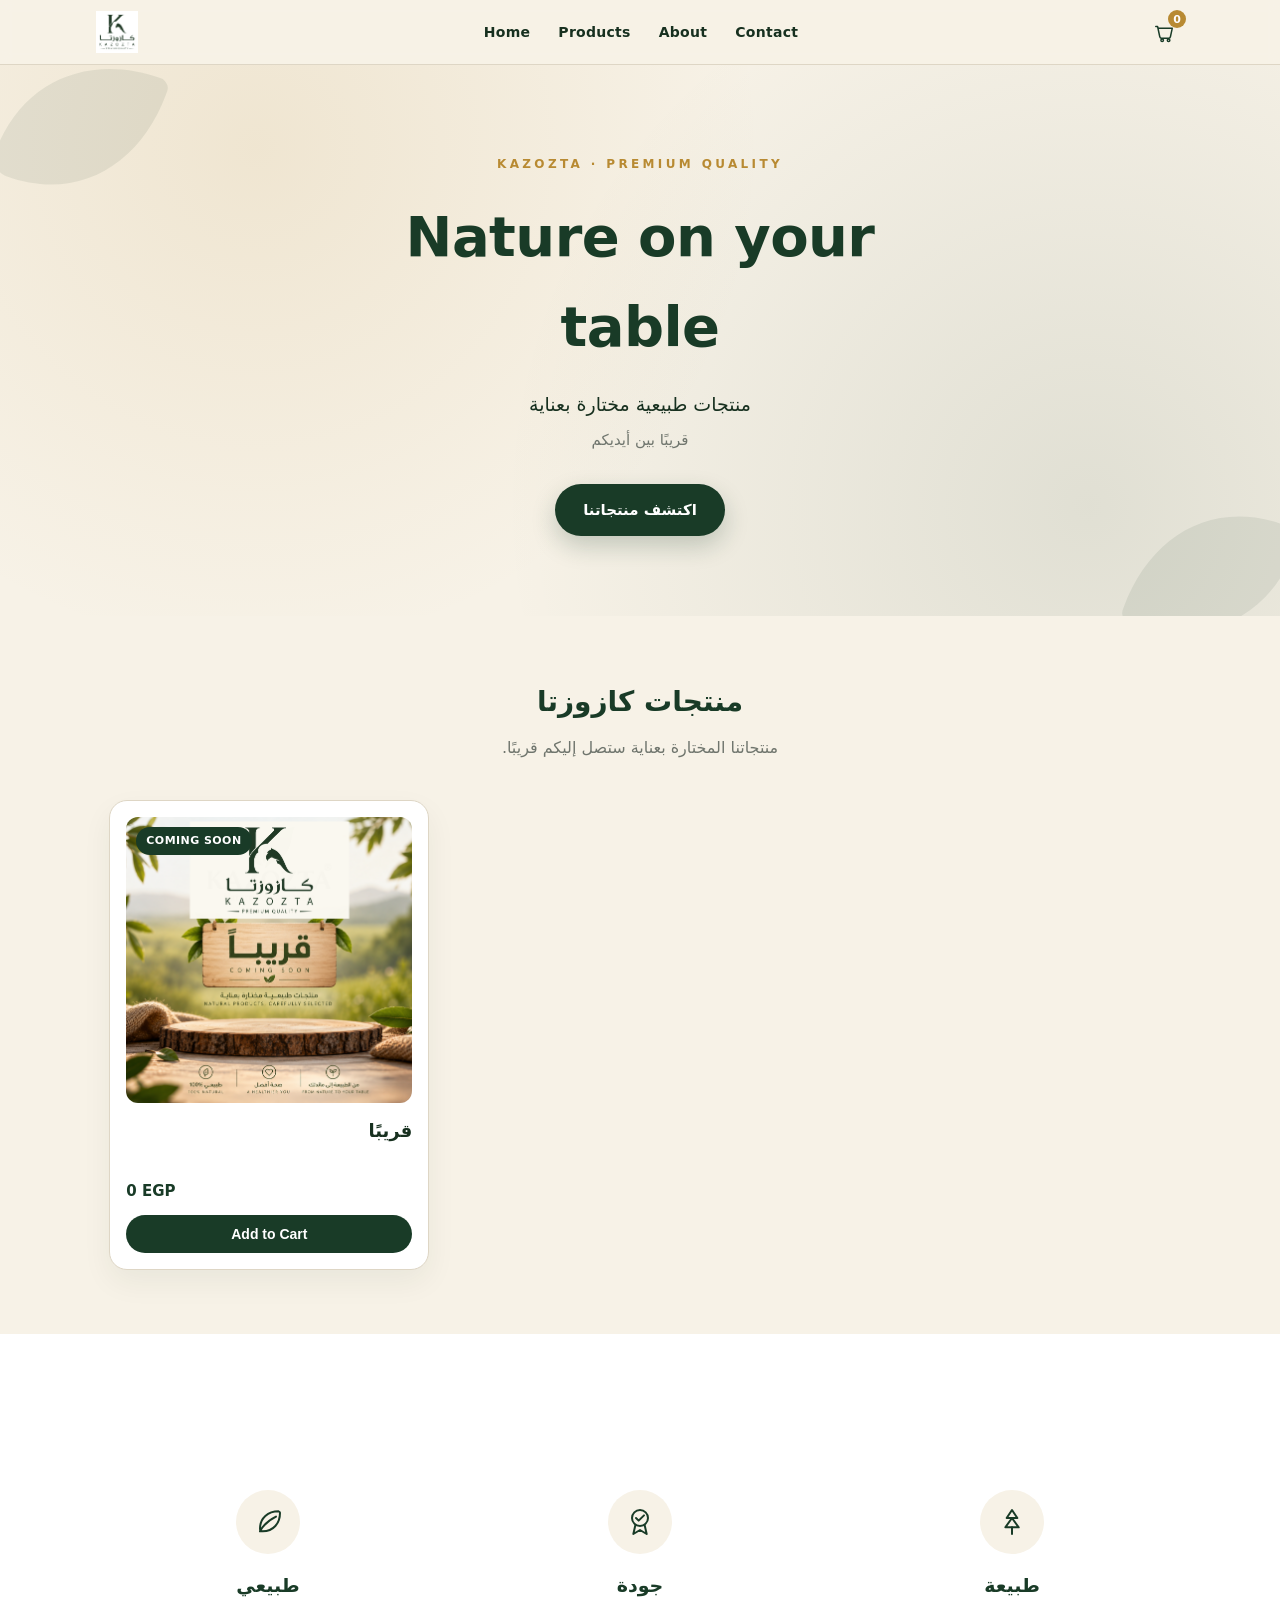
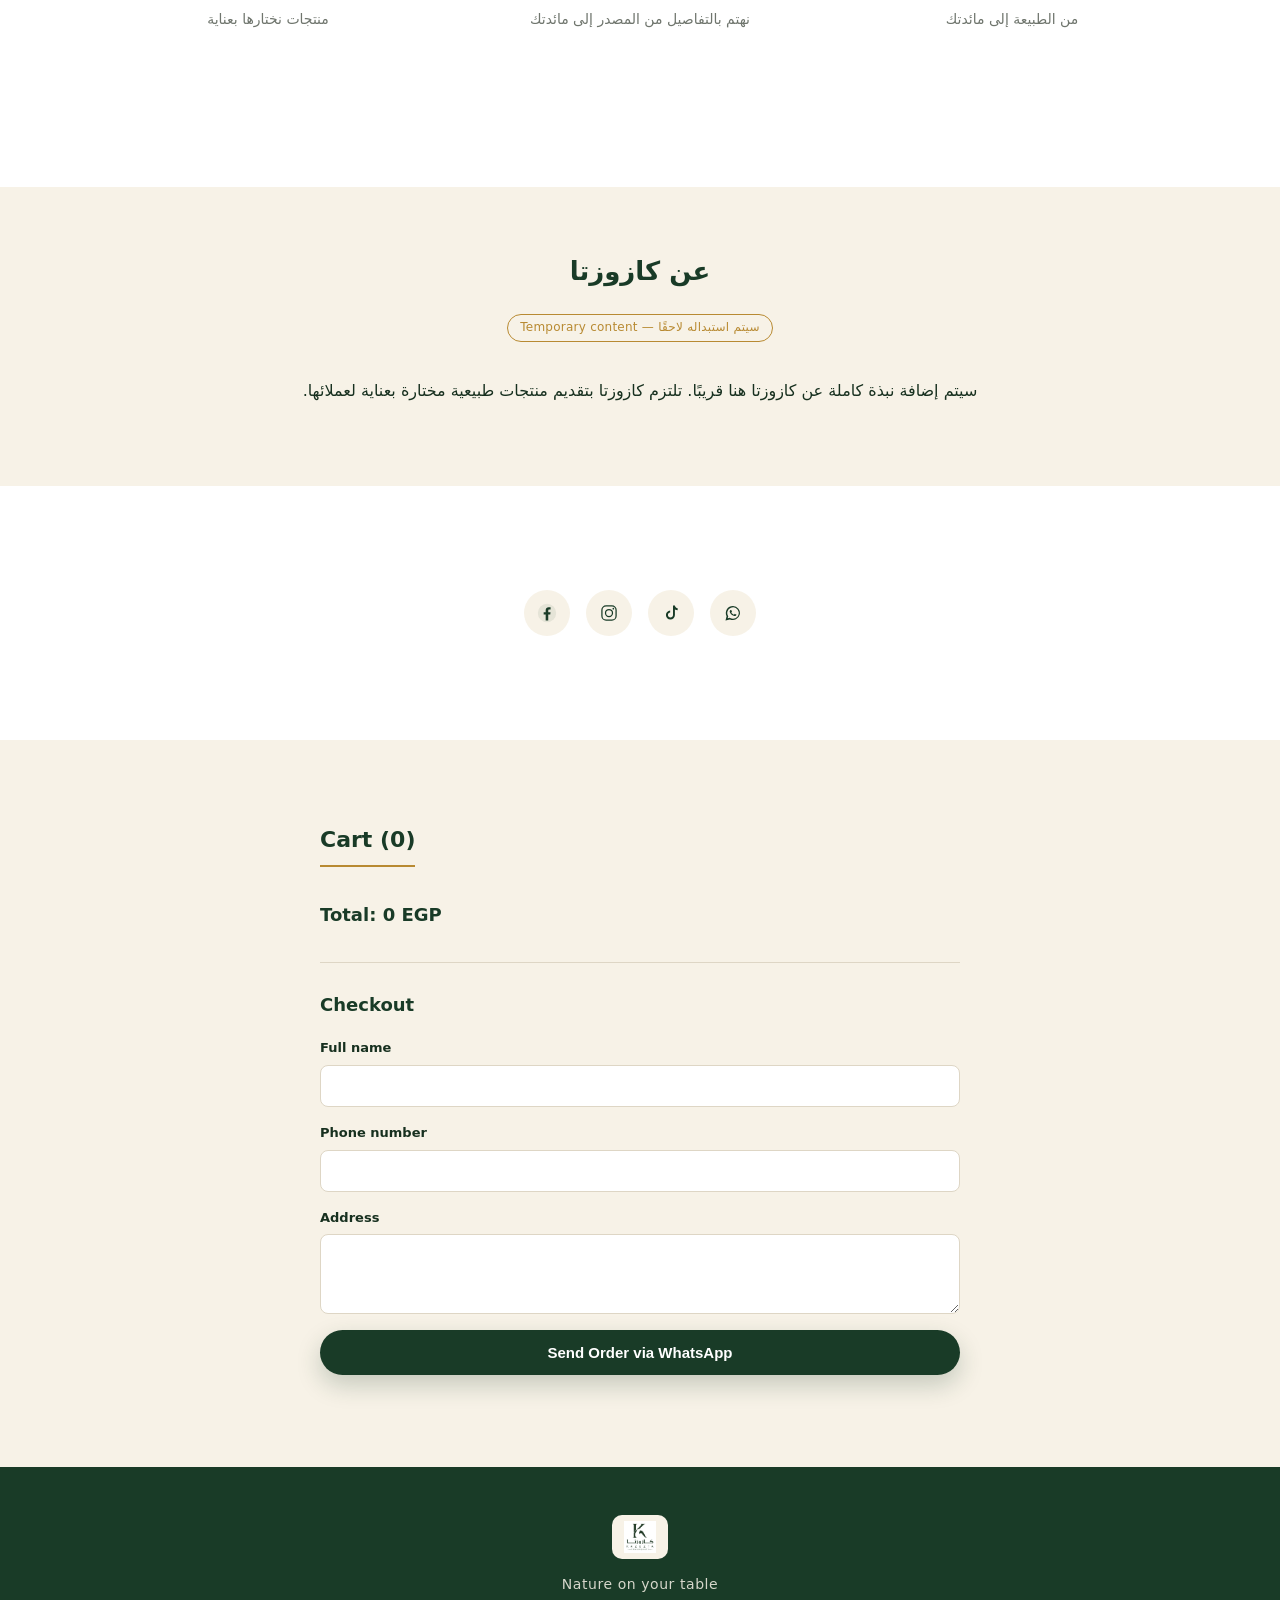
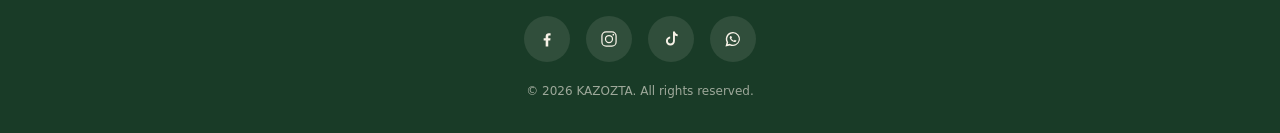
==== index.html @ 42ac2a92 "Build KAZOZTA premium homepage Implement the Phase 2 visual design on top of the existing data-drive" ====
<!doctype html>
<html lang="en">
<head>
<meta charset="utf-8">
<meta name="viewport" content="width=device-width,initial-scale=1">
<title>KAZOZTA | Nature on your table</title>
<meta name="description" content="KAZOZTA — premium natural food products. Nature on your table.">
<link rel="icon" href="assets/logo.png">
<link rel="stylesheet" href="css/styles.css">
</head>
<body>
<a class="skip-link" href="#main">Skip to main content</a>

<header class="site-header">
  <div class="site-header__inner">
    <a href="#hero" class="brand">
      <img src="assets/logo.png" alt="KAZOZTA" class="brand__logo">
    </a>

    <nav id="primary-nav" class="nav" aria-label="Primary">
      <a href="#hero">Home</a>
      <a href="#products">Products</a>
      <a href="#about">About</a>
      <a href="#contact">Contact</a>
    </nav>

    <div class="header-actions">
      <a href="#cart" class="cart-link" aria-label="View cart">
        <svg class="icon" viewBox="0 0 24 24" fill="none" stroke="currentColor" stroke-width="1.6" stroke-linecap="round" stroke-linejoin="round" aria-hidden="true" focusable="false">
          <path d="M3 6h2l2.4 11.2a2 2 0 0 0 2 1.6h7.6a2 2 0 0 0 2-1.6L21 8H6.2"/>
          <circle cx="10" cy="21" r="1.4"/>
          <circle cx="17" cy="21" r="1.4"/>
        </svg>
        <span id="header-cart-count" class="cart-badge">0</span>
      </a>

      <button type="button" id="nav-toggle" class="nav-toggle" aria-expanded="false" aria-controls="primary-nav" aria-label="Toggle menu">
        <svg viewBox="0 0 24 24" fill="none" stroke="currentColor" stroke-width="1.8" stroke-linecap="round" aria-hidden="true" focusable="false">
          <line x1="4" y1="7" x2="20" y2="7"/>
          <line x1="4" y1="12" x2="20" y2="12"/>
          <line x1="4" y1="17" x2="20" y2="17"/>
        </svg>
      </button>
    </div>
  </div>
</header>

<main id="main">

  <section id="hero" class="hero">
    <div class="hero__decor" aria-hidden="true">
      <svg viewBox="0 0 200 200" class="hero__leaf hero__leaf--one"><path d="M170 20c-70 0-120 45-120 115 0 9 8 17 17 17 68 0 111-50 111-121 0-4 0-8-8-11z" fill="currentColor"/></svg>
      <svg viewBox="0 0 200 200" class="hero__leaf hero__leaf--two"><path d="M170 20c-70 0-120 45-120 115 0 9 8 17 17 17 68 0 111-50 111-121 0-4 0-8-8-11z" fill="currentColor"/></svg>
    </div>
    <div class="hero__content reveal">
      <p class="hero__eyebrow">KAZOZTA · Premium Quality</p>
      <h1 class="hero__title">Nature on your table</h1>
      <p class="hero__subtitle" dir="rtl" lang="ar">منتجات طبيعية مختارة بعناية</p>
      <p class="hero__announce" dir="rtl" lang="ar">قريبًا بين أيديكم</p>
      <a href="#products" class="btn btn--primary hero__cta" dir="rtl" lang="ar">اكتشف منتجاتنا</a>
    </div>
  </section>

  <section id="products" class="section" aria-labelledby="products-heading">
    <div class="section__header reveal">
      <h2 id="products-heading" dir="rtl" lang="ar">منتجات كازوزتا</h2>
      <p class="section__subtitle" dir="rtl" lang="ar">منتجاتنا المختارة بعناية ستصل إليكم قريبًا.</p>
    </div>
    <div id="product-list" class="product-list"></div>
  </section>

  <section id="why" class="section section--muted" aria-labelledby="why-heading">
    <h2 id="why-heading" class="visually-hidden">Why KAZOZTA</h2>
    <div class="features">
      <div class="feature reveal">
        <span class="feature__icon" aria-hidden="true">
          <svg viewBox="0 0 24 24" fill="none" stroke="currentColor" stroke-width="1.5" stroke-linecap="round" stroke-linejoin="round" focusable="false">
            <path d="M20 4c-8 0-14 5-14 13 0 1.1.9 2 2 2 8 0 13-6 13-14 0-.4 0-.7-1-1z"/>
            <path d="M6 19c2-4 6-8 12-11"/>
          </svg>
        </span>
        <h3 dir="rtl" lang="ar">طبيعي</h3>
        <p dir="rtl" lang="ar">منتجات نختارها بعناية</p>
      </div>
      <div class="feature reveal">
        <span class="feature__icon" aria-hidden="true">
          <svg viewBox="0 0 24 24" fill="none" stroke="currentColor" stroke-width="1.5" stroke-linecap="round" stroke-linejoin="round" focusable="false">
            <circle cx="12" cy="9" r="6"/>
            <path d="M9 9l2 2 4-4"/>
            <path d="M8.5 14.5L7 21l5-3 5 3-1.5-6.5"/>
          </svg>
        </span>
        <h3 dir="rtl" lang="ar">جودة</h3>
        <p dir="rtl" lang="ar">نهتم بالتفاصيل من المصدر إلى مائدتك</p>
      </div>
      <div class="feature reveal">
        <span class="feature__icon" aria-hidden="true">
          <svg viewBox="0 0 24 24" fill="none" stroke="currentColor" stroke-width="1.5" stroke-linecap="round" stroke-linejoin="round" focusable="false">
            <path d="M12 3l4 6H8l4-6z"/>
            <path d="M12 9l5 7H7l5-7z"/>
            <line x1="12" y1="16" x2="12" y2="21"/>
          </svg>
        </span>
        <h3 dir="rtl" lang="ar">طبيعة</h3>
        <p dir="rtl" lang="ar">من الطبيعة إلى مائدتك</p>
      </div>
    </div>
  </section>

  <section id="about" class="section" aria-labelledby="about-heading">
    <div class="about reveal">
      <h2 id="about-heading" dir="rtl" lang="ar">عن كازوزتا</h2>
      <p class="about__placeholder-tag">Temporary content — سيتم استبداله لاحقًا</p>
      <p class="about__text" dir="rtl" lang="ar">
        سيتم إضافة نبذة كاملة عن كازوزتا هنا قريبًا. تلتزم كازوزتا بتقديم منتجات طبيعية مختارة بعناية لعملائها.
      </p>
    </div>
  </section>

  <section id="contact" class="section section--muted" aria-labelledby="contact-heading">
    <h2 id="contact-heading" class="visually-hidden">Contact</h2>
    <div class="social reveal">
      <a class="social__link" href="https://www.facebook.com/share/1LovqNEZ1m/" target="_blank" rel="noopener" aria-label="KAZOZTA on Facebook">
        <svg viewBox="0 0 24 24" aria-hidden="true" focusable="false"><circle cx="12" cy="12" r="11" fill="currentColor" opacity="0.08"/><path d="M13.5 21v-7.2h2.4l.36-2.8h-2.76V9.1c0-.8.22-1.35 1.37-1.35H16.3V5.2C16 5.16 15.1 5.08 14.06 5.08c-2.16 0-3.64 1.32-3.64 3.74v2.2H8v2.8h2.42V21h3.08z" fill="currentColor"/></svg>
      </a>
      <a class="social__link" href="https://www.instagram.com/kazozta?stkn=Yng0cHE3aGF1dTE4" target="_blank" rel="noopener" aria-label="KAZOZTA on Instagram">
        <svg viewBox="0 0 24 24" fill="none" stroke="currentColor" stroke-width="1.5" aria-hidden="true" focusable="false"><rect x="3.5" y="3.5" width="17" height="17" rx="5"/><circle cx="12" cy="12" r="4.2"/><circle cx="17.2" cy="6.8" r="1" fill="currentColor" stroke="none"/></svg>
      </a>
      <a class="social__link" href="https://www.tiktok.com/@kazozta?_r=1&_t=ZS-99jTFdvU14K" target="_blank" rel="noopener" aria-label="KAZOZTA on TikTok">
        <svg viewBox="0 0 24 24" fill="currentColor" aria-hidden="true" focusable="false"><path d="M14.5 3h2.2c.2 1.7 1.4 3.1 3.3 3.4v2.3c-1.2 0-2.3-.35-3.3-.95v6.7c0 3-2.4 5.4-5.4 5.4S5.9 17.45 5.9 14.45c0-2.9 2.25-5.25 5.1-5.4v2.35c-1.5.15-2.7 1.4-2.7 2.95 0 1.65 1.35 3 3.05 3s3.05-1.35 3.05-3V3z"/></svg>
      </a>
      <a class="social__link" href="https://wa.me/message/ITOAAX2ZC6T5L1" target="_blank" rel="noopener" aria-label="KAZOZTA on WhatsApp">
        <svg viewBox="0 0 24 24" fill="currentColor" aria-hidden="true" focusable="false"><path d="M12 3.5A8.5 8.5 0 0 0 4.3 15.9L3 21l5.25-1.28A8.5 8.5 0 1 0 12 3.5zm0 15.4a6.86 6.86 0 0 1-3.5-.96l-.25-.15-2.6.64.65-2.55-.16-.26A6.9 6.9 0 1 1 12 18.9zm3.75-5.15c-.2-.1-1.2-.6-1.38-.66-.18-.07-.32-.1-.45.1-.13.2-.5.66-.62.8-.11.13-.23.15-.43.05-.2-.1-.86-.32-1.63-1.02-.6-.54-1-1.2-1.13-1.4-.12-.2-.01-.31.09-.4.09-.09.2-.23.3-.35.1-.12.13-.2.2-.33.07-.14.03-.26-.02-.36-.05-.1-.45-1.1-.62-1.5-.16-.4-.33-.34-.45-.35h-.38c-.13 0-.34.05-.52.25-.18.2-.68.66-.68 1.6s.7 1.86.8 2c.1.13 1.37 2.1 3.33 2.94.46.2.83.32 1.11.4.47.15.9.13 1.24.08.38-.06 1.2-.49 1.37-.96.17-.47.17-.87.12-.96-.05-.09-.18-.14-.38-.24z"/></svg>
      </a>
    </div>
  </section>

  <section id="cart" class="section" aria-labelledby="cart-heading">
    <div class="cart-inner">
      <h2 id="cart-heading">Cart (<span id="cart-count">0</span>)</h2>
      <ul id="cart-items" class="cart-items" aria-live="polite"></ul>
      <p class="cart-total">Total: <span id="cart-total">0</span></p>

      <form id="order-form" class="order-form">
        <h3 class="order-form__title">Checkout</h3>
        <div class="form-field">
          <label for="customer-name">Full name</label>
          <input type="text" id="customer-name" name="customer-name" required autocomplete="name">
        </div>
        <div class="form-field">
          <label for="customer-phone">Phone number</label>
          <input type="tel" id="customer-phone" name="customer-phone" required autocomplete="tel" inputmode="tel">
        </div>
        <div class="form-field">
          <label for="customer-address">Address</label>
          <textarea id="customer-address" name="customer-address" required autocomplete="street-address"></textarea>
        </div>
        <button type="submit" class="btn btn--primary order-form__submit">Send Order via WhatsApp</button>
        <p id="order-status" class="order-status" role="status" aria-live="polite"></p>
      </form>
    </div>
  </section>

</main>

<footer class="site-footer">
  <img src="assets/logo.png" alt="KAZOZTA" class="site-footer__logo">
  <p class="site-footer__tagline">Nature on your table</p>
  <div class="social social--footer">
    <a class="social__link" href="https://www.facebook.com/share/1LovqNEZ1m/" target="_blank" rel="noopener" aria-label="KAZOZTA on Facebook">
      <svg viewBox="0 0 24 24" aria-hidden="true" focusable="false"><path d="M13.5 21v-7.2h2.4l.36-2.8h-2.76V9.1c0-.8.22-1.35 1.37-1.35H16.3V5.2C16 5.16 15.1 5.08 14.06 5.08c-2.16 0-3.64 1.32-3.64 3.74v2.2H8v2.8h2.42V21h3.08z" fill="currentColor"/></svg>
    </a>
    <a class="social__link" href="https://www.instagram.com/kazozta?stkn=Yng0cHE3aGF1dTE4" target="_blank" rel="noopener" aria-label="KAZOZTA on Instagram">
      <svg viewBox="0 0 24 24" fill="none" stroke="currentColor" stroke-width="1.5" aria-hidden="true" focusable="false"><rect x="3.5" y="3.5" width="17" height="17" rx="5"/><circle cx="12" cy="12" r="4.2"/><circle cx="17.2" cy="6.8" r="1" fill="currentColor" stroke="none"/></svg>
    </a>
    <a class="social__link" href="https://www.tiktok.com/@kazozta?_r=1&_t=ZS-99jTFdvU14K" target="_blank" rel="noopener" aria-label="KAZOZTA on TikTok">
      <svg viewBox="0 0 24 24" fill="currentColor" aria-hidden="true" focusable="false"><path d="M14.5 3h2.2c.2 1.7 1.4 3.1 3.3 3.4v2.3c-1.2 0-2.3-.35-3.3-.95v6.7c0 3-2.4 5.4-5.4 5.4S5.9 17.45 5.9 14.45c0-2.9 2.25-5.25 5.1-5.4v2.35c-1.5.15-2.7 1.4-2.7 2.95 0 1.65 1.35 3 3.05 3s3.05-1.35 3.05-3V3z"/></svg>
    </a>
    <a class="social__link" href="https://wa.me/message/ITOAAX2ZC6T5L1" target="_blank" rel="noopener" aria-label="KAZOZTA on WhatsApp">
      <svg viewBox="0 0 24 24" fill="currentColor" aria-hidden="true" focusable="false"><path d="M12 3.5A8.5 8.5 0 0 0 4.3 15.9L3 21l5.25-1.28A8.5 8.5 0 1 0 12 3.5zm0 15.4a6.86 6.86 0 0 1-3.5-.96l-.25-.15-2.6.64.65-2.55-.16-.26A6.9 6.9 0 1 1 12 18.9zm3.75-5.15c-.2-.1-1.2-.6-1.38-.66-.18-.07-.32-.1-.45.1-.13.2-.5.66-.62.8-.11.13-.23.15-.43.05-.2-.1-.86-.32-1.63-1.02-.6-.54-1-1.2-1.13-1.4-.12-.2-.01-.31.09-.4.09-.09.2-.23.3-.35.1-.12.13-.2.2-.33.07-.14.03-.26-.02-.36-.05-.1-.45-1.1-.62-1.5-.16-.4-.33-.34-.45-.35h-.38c-.13 0-.34.05-.52.25-.18.2-.68.66-.68 1.6s.7 1.86.8 2c.1.13 1.37 2.1 3.33 2.94.46.2.83.32 1.11.4.47.15.9.13 1.24.08.38-.06 1.2-.49 1.37-.96.17-.47.17-.87.12-.96-.05-.09-.18-.14-.38-.24z"/></svg>
    </a>
  </div>
  <p class="site-footer__copyright">&copy; <span id="footer-year"></span> KAZOZTA. All rights reserved.</p>
</footer>

<script type="module" src="js/app.js"></script>
</body>
</html>
---- css/styles.css ----
/* KAZOZTA — homepage stylesheet.
   Mobile-first. Brand palette lives in :root. */

:root {
  --green: #193b27;
  --gold: #b88a32;
  --cream: #f7f2e7;
  --ink: #17301f;
  --white: #ffffff;
  --muted: #6f756d;
  --line: #ded6c5;
  --header-h: 64px;
  --container: 1120px;
}

* {
  box-sizing: border-box;
}

html {
  scroll-behavior: smooth;
}

@media (prefers-reduced-motion: reduce) {
  html {
    scroll-behavior: auto;
  }
}

body {
  margin: 0;
  font-family: system-ui, -apple-system, "Segoe UI", Tahoma, Arial, sans-serif;
  color: var(--ink);
  background: var(--cream);
  line-height: 1.6;
  -webkit-font-smoothing: antialiased;
}

img {
  max-width: 100%;
  display: block;
}

a {
  color: inherit;
}

.visually-hidden {
  position: absolute;
  width: 1px;
  height: 1px;
  padding: 0;
  margin: -1px;
  overflow: hidden;
  clip: rect(0, 0, 0, 0);
  white-space: nowrap;
  border: 0;
}

.skip-link {
  position: absolute;
  left: 8px;
  top: -48px;
  background: var(--green);
  color: var(--white);
  padding: 10px 16px;
  border-radius: 0 0 8px 8px;
  z-index: 200;
  transition: top 0.2s ease;
}

.skip-link:focus {
  top: 0;
}

/* Buttons */

.btn {
  display: inline-flex;
  align-items: center;
  justify-content: center;
  gap: 8px;
  border: none;
  border-radius: 999px;
  padding: 14px 28px;
  font-size: 15px;
  font-weight: 600;
  cursor: pointer;
  text-decoration: none;
  transition: transform 0.15s ease, box-shadow 0.15s ease, background 0.15s ease;
}

.btn--primary {
  background: var(--green);
  color: var(--white);
  box-shadow: 0 10px 24px rgba(25, 59, 39, 0.22);
}

.btn--primary:hover,
.btn--primary:focus-visible {
  transform: translateY(-2px);
  box-shadow: 0 14px 30px rgba(25, 59, 39, 0.28);
}

/* Header */

.site-header {
  position: sticky;
  top: 0;
  z-index: 100;
  background: rgba(247, 242, 231, 0.92);
  backdrop-filter: blur(6px);
  border-bottom: 1px solid var(--line);
}

.site-header__inner {
  max-width: var(--container);
  margin: 0 auto;
  height: var(--header-h);
  padding: 0 16px;
  display: flex;
  align-items: center;
  justify-content: space-between;
  gap: 12px;
}

.brand {
  display: flex;
  align-items: center;
  text-decoration: none;
}

.brand__logo {
  height: 42px;
  width: auto;
  object-fit: contain;
}

.nav {
  display: none;
  align-items: center;
  gap: 28px;
}

.nav a {
  text-decoration: none;
  color: var(--ink);
  font-size: 14px;
  font-weight: 600;
  letter-spacing: 0.02em;
  position: relative;
  padding: 6px 0;
}

.nav a::after {
  content: "";
  position: absolute;
  left: 0;
  right: 0;
  bottom: 0;
  height: 2px;
  background: var(--gold);
  transform: scaleX(0);
  transition: transform 0.2s ease;
}

.nav a:hover::after,
.nav a:focus-visible::after {
  transform: scaleX(1);
}

.header-actions {
  display: flex;
  align-items: center;
  gap: 10px;
}

.cart-link {
  position: relative;
  display: inline-flex;
  align-items: center;
  justify-content: center;
  width: 40px;
  height: 40px;
  border-radius: 50%;
  color: var(--green);
  text-decoration: none;
}

.cart-link:hover,
.cart-link:focus-visible {
  background: rgba(25, 59, 39, 0.08);
}

.cart-link .icon {
  width: 22px;
  height: 22px;
}

.cart-badge {
  position: absolute;
  top: -2px;
  right: -2px;
  min-width: 18px;
  height: 18px;
  padding: 0 4px;
  border-radius: 999px;
  background: var(--gold);
  color: var(--white);
  font-size: 11px;
  font-weight: 700;
  display: flex;
  align-items: center;
  justify-content: center;
  line-height: 1;
}

.nav-toggle {
  display: inline-flex;
  align-items: center;
  justify-content: center;
  width: 40px;
  height: 40px;
  border: none;
  background: none;
  color: var(--green);
  cursor: pointer;
  border-radius: 50%;
}

.nav-toggle:hover,
.nav-toggle:focus-visible {
  background: rgba(25, 59, 39, 0.08);
}

.nav-toggle svg {
  width: 22px;
  height: 22px;
}

.nav.is-open {
  display: flex;
  position: absolute;
  top: var(--header-h);
  left: 0;
  right: 0;
  background: var(--white);
  border-bottom: 1px solid var(--line);
  flex-direction: column;
  align-items: flex-start;
  gap: 4px;
  padding: 12px 16px 16px;
}

.nav.is-open a {
  width: 100%;
  padding: 10px 0;
}

@media (min-width: 768px) {
  .nav {
    display: flex;
    position: static;
    background: none;
    border: none;
    padding: 0;
  }

  .nav-toggle {
    display: none;
  }
}

/* Sections */

.section {
  padding: 64px 16px;
  max-width: var(--container);
  margin: 0 auto;
  scroll-margin-top: var(--header-h);
}

#hero {
  scroll-margin-top: var(--header-h);
}

.section--muted {
  max-width: none;
  background: var(--white);
}

.section--muted > * {
  max-width: var(--container);
  margin-left: auto;
  margin-right: auto;
}

.section__header {
  text-align: center;
  margin-bottom: 40px;
}

.section__header h2 {
  font-size: 28px;
  color: var(--green);
  margin: 0 0 10px;
}

.section__subtitle {
  color: var(--muted);
  font-size: 16px;
  margin: 0;
}

/* Reveal-on-scroll animation */

.reveal {
  opacity: 0;
  transform: translateY(16px);
  transition: opacity 0.6s ease, transform 0.6s ease;
}

.reveal.in-view {
  opacity: 1;
  transform: none;
}

@media (prefers-reduced-motion: reduce) {
  .reveal {
    opacity: 1;
    transform: none;
    transition: none;
  }
}

/* Hero */

.hero {
  position: relative;
  overflow: hidden;
  padding: 90px 16px 80px;
  text-align: center;
  background: radial-gradient(circle at 20% 15%, rgba(184, 138, 50, 0.12), transparent 45%),
    radial-gradient(circle at 85% 80%, rgba(25, 59, 39, 0.1), transparent 50%),
    var(--cream);
}

.hero__decor {
  position: absolute;
  inset: 0;
  pointer-events: none;
  color: var(--green);
  opacity: 0.08;
}

.hero__leaf {
  position: absolute;
  width: 220px;
  height: 220px;
}

.hero__leaf--one {
  top: -40px;
  left: -50px;
  transform: rotate(20deg);
}

.hero__leaf--two {
  bottom: -60px;
  right: -60px;
  transform: rotate(200deg);
}

.hero__content {
  position: relative;
  max-width: 640px;
  margin: 0 auto;
}

.hero__eyebrow {
  text-transform: uppercase;
  letter-spacing: 0.28em;
  font-size: 12px;
  color: var(--gold);
  margin: 0 0 18px;
  font-weight: 600;
}

.hero__title {
  font-size: clamp(34px, 6vw, 56px);
  color: var(--green);
  margin: 0 0 18px;
  font-weight: 700;
  letter-spacing: -0.01em;
}

.hero__subtitle {
  font-size: 19px;
  color: var(--ink);
  margin: 0 0 8px;
}

.hero__announce {
  font-size: 15px;
  color: var(--muted);
  margin: 0 0 32px;
}

/* Products */

.product-list {
  display: grid;
  grid-template-columns: 1fr;
  gap: 24px;
  justify-items: center;
}

@media (min-width: 480px) {
  .product-list {
    grid-template-columns: repeat(2, 1fr);
  }
}

@media (min-width: 1024px) {
  .product-list {
    grid-template-columns: repeat(3, 1fr);
  }
}

.product-card {
  width: 100%;
  max-width: 320px;
  background: var(--white);
  border: 1px solid var(--line);
  border-radius: 18px;
  padding: 16px;
  display: flex;
  flex-direction: column;
  gap: 8px;
  position: relative;
  box-shadow: 0 12px 30px rgba(25, 59, 39, 0.06);
  transition: transform 0.2s ease, box-shadow 0.2s ease;
}

.product-card:hover {
  transform: translateY(-4px);
  box-shadow: 0 18px 36px rgba(25, 59, 39, 0.1);
}

.product-card__media {
  position: relative;
}

.product-card__image {
  width: 100%;
  aspect-ratio: 1 / 1;
  object-fit: cover;
  border-radius: 12px;
  background: var(--cream);
}

.product-card__image--fallback {
  display: flex;
  align-items: center;
  justify-content: center;
  text-align: center;
  color: var(--muted);
  font-size: 13px;
  padding: 8px;
}

.product-card__badge {
  position: absolute;
  top: 10px;
  inset-inline-start: 10px;
  background: var(--green);
  color: var(--white);
  font-size: 11px;
  font-weight: 700;
  letter-spacing: 0.04em;
  text-transform: uppercase;
  padding: 5px 10px;
  border-radius: 999px;
}

.product-card__title {
  font-size: 18px;
  margin: 6px 0 0;
  color: var(--ink);
}

.product-card__description {
  font-size: 13px;
  color: var(--muted);
  margin: 0;
  min-height: 1em;
}

.product-card__price {
  font-weight: 700;
  color: var(--green);
  margin: 4px 0;
  font-size: 15px;
}

.product-card__add {
  background: var(--green);
  color: var(--white);
  border: none;
  border-radius: 999px;
  padding: 11px 14px;
  font-size: 14px;
  font-weight: 600;
  cursor: pointer;
  transition: background 0.15s ease, transform 0.15s ease;
}

.product-card__add:hover:not(:disabled) {
  transform: translateY(-1px);
}

.product-card__add:disabled {
  background: var(--muted);
  cursor: not-allowed;
}

/* Why KAZOZTA features */

.features {
  display: grid;
  grid-template-columns: 1fr;
  gap: 28px;
  padding: 64px 16px;
  max-width: var(--container);
  margin: 0 auto;
}

@media (min-width: 768px) {
  .features {
    grid-template-columns: repeat(3, 1fr);
  }
}

.feature {
  text-align: center;
  padding: 28px 20px;
}

.feature__icon {
  display: inline-flex;
  align-items: center;
  justify-content: center;
  width: 64px;
  height: 64px;
  border-radius: 50%;
  background: var(--cream);
  color: var(--green);
  margin-bottom: 16px;
}

.feature__icon svg {
  width: 32px;
  height: 32px;
}

.feature h3 {
  font-size: 19px;
  color: var(--green);
  margin: 0 0 8px;
}

.feature p {
  color: var(--muted);
  font-size: 14px;
  margin: 0;
}

/* About */

.about {
  max-width: 720px;
  margin: 0 auto;
  text-align: center;
}

.about h2 {
  font-size: 26px;
  color: var(--green);
  margin: 0 0 10px;
}

.about__placeholder-tag {
  display: inline-block;
  font-size: 12px;
  color: var(--gold);
  border: 1px solid var(--gold);
  border-radius: 999px;
  padding: 3px 12px;
  margin-bottom: 18px;
  letter-spacing: 0.02em;
}

.about__text {
  color: var(--ink);
  font-size: 16px;
  line-height: 1.9;
}

/* Social / contact */

.social {
  display: flex;
  justify-content: center;
  gap: 16px;
  padding: 40px 16px;
}

.social__link {
  display: inline-flex;
  align-items: center;
  justify-content: center;
  width: 46px;
  height: 46px;
  border-radius: 50%;
  background: var(--cream);
  color: var(--green);
  transition: background 0.15s ease, transform 0.15s ease, color 0.15s ease;
}

.social__link:hover,
.social__link:focus-visible {
  background: var(--green);
  color: var(--white);
  transform: translateY(-2px);
}

.social__link svg {
  width: 20px;
  height: 20px;
}

/* Cart + checkout */

#cart {
  scroll-margin-top: var(--header-h);
}

.cart-inner {
  max-width: 640px;
  margin: 0 auto;
}

#cart h2 {
  font-size: 22px;
  color: var(--green);
  border-bottom: 2px solid var(--gold);
  padding-bottom: 8px;
  margin-bottom: 18px;
  display: inline-block;
}

.cart-items {
  list-style: none;
  margin: 0 0 16px;
  padding: 0;
  display: flex;
  flex-direction: column;
  gap: 10px;
}

.cart-item {
  display: flex;
  align-items: center;
  gap: 10px;
  flex-wrap: wrap;
  background: var(--white);
  border: 1px solid var(--line);
  border-radius: 12px;
  padding: 12px 14px;
}

.cart-item__name {
  flex: 1 1 100%;
  font-size: 15px;
  font-weight: 600;
}

.cart-item__step {
  width: 30px;
  height: 30px;
  border: 1px solid var(--line);
  background: var(--white);
  border-radius: 8px;
  cursor: pointer;
  font-size: 15px;
}

.cart-item__step:hover {
  border-color: var(--gold);
}

.cart-item__qty {
  min-width: 22px;
  text-align: center;
}

.cart-item__line-total {
  margin-inline-start: auto;
  font-weight: 700;
  color: var(--green);
}

.cart-item__remove {
  background: none;
  border: none;
  color: var(--muted);
  text-decoration: underline;
  cursor: pointer;
  font-size: 12px;
}

.cart-total {
  font-weight: 700;
  font-size: 18px;
  margin: 0 0 32px;
  color: var(--green);
}

.order-form {
  border-top: 1px solid var(--line);
  padding-top: 28px;
}

.order-form__title {
  font-size: 18px;
  color: var(--green);
  margin: 0 0 18px;
}

.form-field {
  margin-bottom: 16px;
  display: flex;
  flex-direction: column;
  gap: 6px;
}

.form-field label {
  font-size: 13px;
  color: var(--ink);
  font-weight: 600;
}

.form-field input,
.form-field textarea {
  padding: 12px;
  border: 1px solid var(--line);
  border-radius: 8px;
  font-size: 14px;
  font-family: inherit;
  background: var(--white);
}

.form-field input:focus-visible,
.form-field textarea:focus-visible {
  outline: 2px solid var(--gold);
  outline-offset: 1px;
}

.form-field textarea {
  min-height: 80px;
  resize: vertical;
}

.order-form__submit {
  width: 100%;
  font-size: 15px;
  padding: 14px;
}

.order-status {
  margin: 14px 0 0;
  font-size: 14px;
  color: var(--green);
  min-height: 1em;
}

.order-status--error {
  color: #a33b2a;
}

/* Footer */

.site-footer {
  text-align: center;
  padding: 48px 16px 32px;
  background: var(--green);
  color: var(--cream);
}

.site-footer__logo {
  height: 44px;
  width: auto;
  margin: 0 auto 14px;
  background: var(--cream);
  padding: 6px 12px;
  border-radius: 10px;
  object-fit: contain;
}

.site-footer__tagline {
  margin: 0 0 20px;
  font-size: 14px;
  letter-spacing: 0.04em;
  color: rgba(247, 242, 231, 0.85);
}

.site-footer .social {
  padding: 0 0 20px;
}

.site-footer .social__link {
  background: rgba(247, 242, 231, 0.1);
  color: var(--cream);
}

.site-footer .social__link:hover,
.site-footer .social__link:focus-visible {
  background: var(--gold);
  color: var(--white);
}

.site-footer__copyright {
  margin: 0;
  font-size: 12px;
  color: rgba(247, 242, 231, 0.6);
}
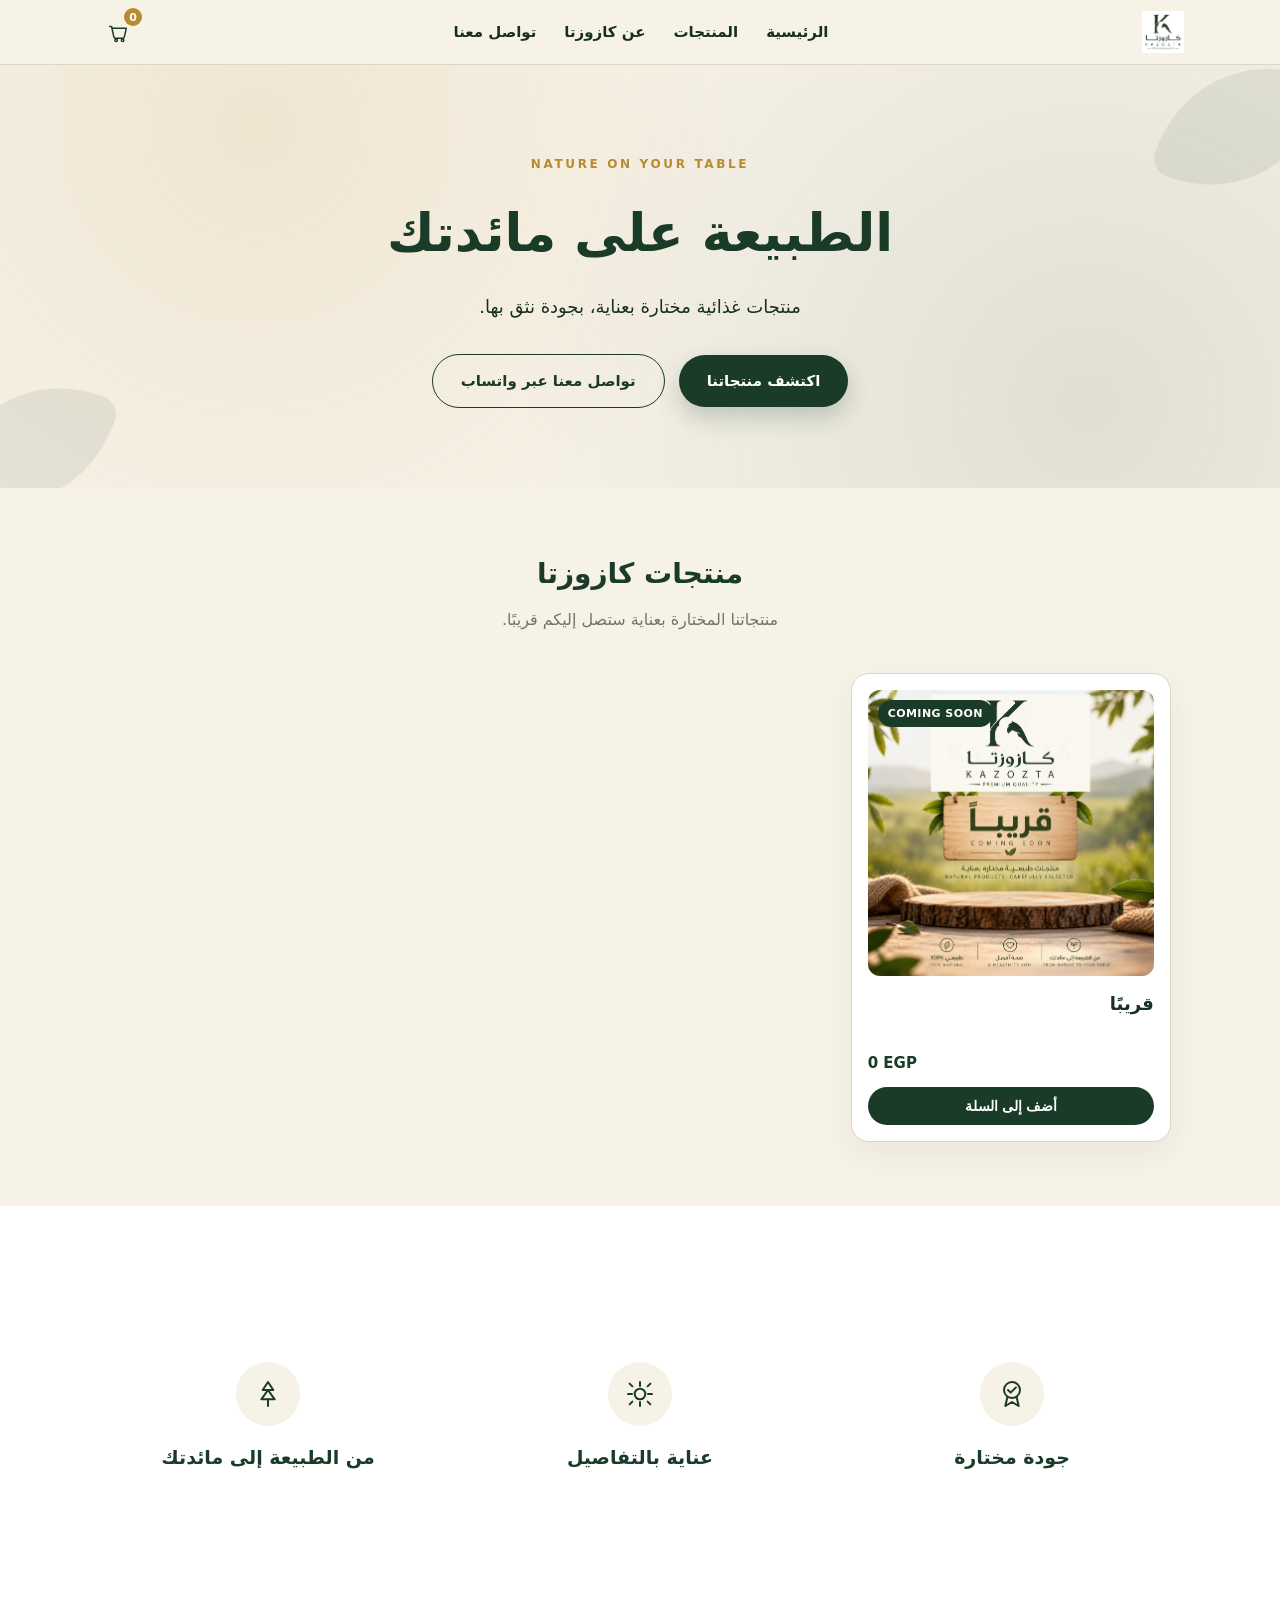
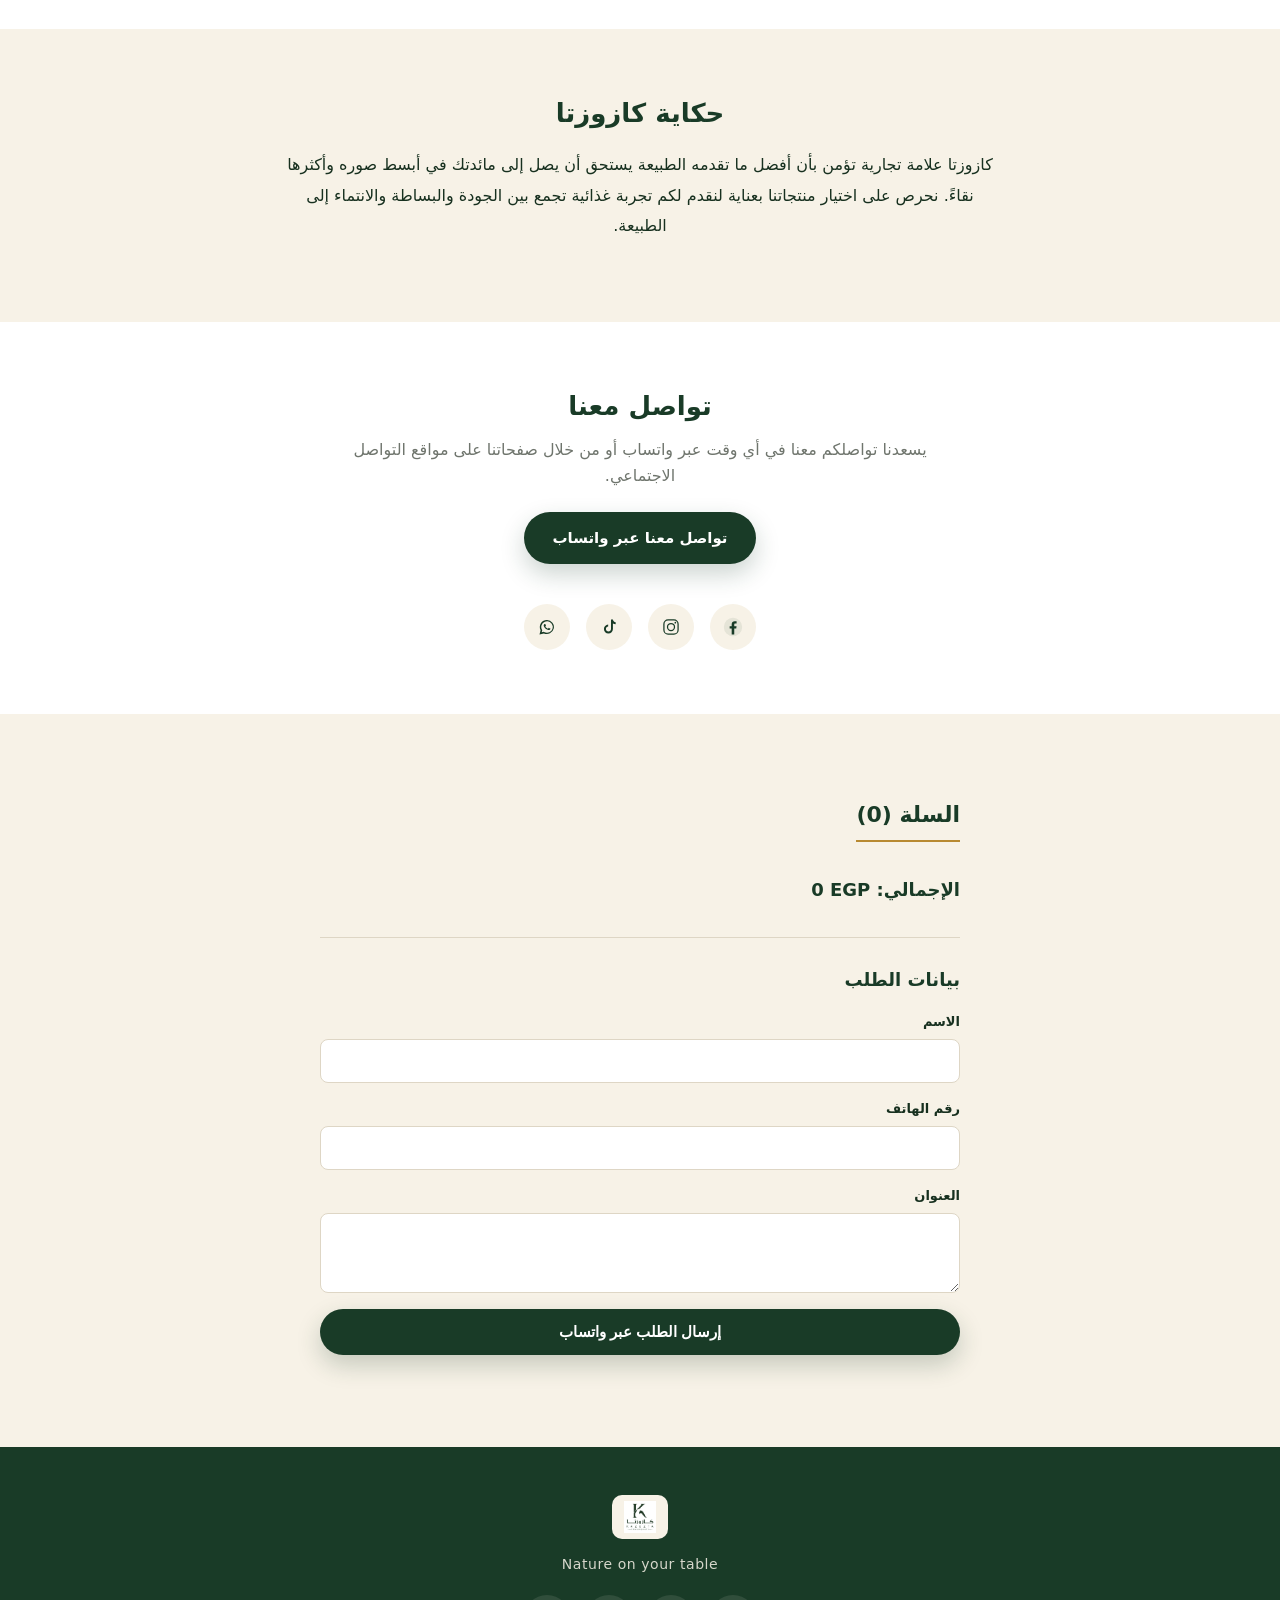
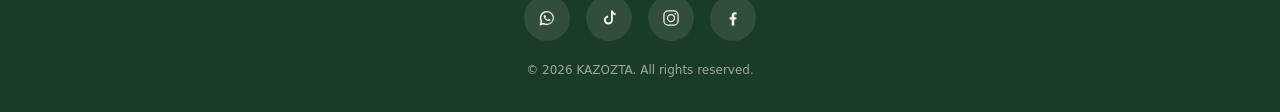
==== commit 72ddcbfb: "Finalize KAZOZTA Arabic-first premium homepage Convert the homepage to Arabic-first RTL with the app" ====
--- a/index.html
+++ b/index.html
@@ -1,40 +1,40 @@
 <!doctype html>
-<html lang="en">
+<html lang="ar" dir="rtl">
 <head>
 <meta charset="utf-8">
 <meta name="viewport" content="width=device-width,initial-scale=1">
-<title>KAZOZTA | Nature on your table</title>
-<meta name="description" content="KAZOZTA — premium natural food products. Nature on your table.">
+<title>كازوزتا | Nature on your table</title>
+<meta name="description" content="كازوزتا — منتجات غذائية طبيعية مختارة بعناية. Nature on your table.">
 <link rel="icon" href="assets/logo.png">
 <link rel="stylesheet" href="css/styles.css">
 </head>
 <body>
-<a class="skip-link" href="#main">Skip to main content</a>
+<a class="skip-link" href="#main">تخطَّ إلى المحتوى الرئيسي</a>
 
 <header class="site-header">
   <div class="site-header__inner">
     <a href="#hero" class="brand">
-      <img src="assets/logo.png" alt="KAZOZTA" class="brand__logo">
+      <img src="assets/logo.png" alt="كازوزتا" class="brand__logo">
     </a>
 
-    <nav id="primary-nav" class="nav" aria-label="Primary">
-      <a href="#hero">Home</a>
-      <a href="#products">Products</a>
-      <a href="#about">About</a>
-      <a href="#contact">Contact</a>
+    <nav id="primary-nav" class="nav" aria-label="التنقل الرئيسي">
+      <a href="#hero">الرئيسية</a>
+      <a href="#products">المنتجات</a>
+      <a href="#about">عن كازوزتا</a>
+      <a href="#contact">تواصل معنا</a>
     </nav>
 
     <div class="header-actions">
-      <a href="#cart" class="cart-link" aria-label="View cart">
+      <a href="#cart" class="cart-link" aria-label="عرض السلة">
         <svg class="icon" viewBox="0 0 24 24" fill="none" stroke="currentColor" stroke-width="1.6" stroke-linecap="round" stroke-linejoin="round" aria-hidden="true" focusable="false">
           <path d="M3 6h2l2.4 11.2a2 2 0 0 0 2 1.6h7.6a2 2 0 0 0 2-1.6L21 8H6.2"/>
           <circle cx="10" cy="21" r="1.4"/>
           <circle cx="17" cy="21" r="1.4"/>
         </svg>
-        <span id="header-cart-count" class="cart-badge">0</span>
+        <span id="header-cart-count" class="cart-badge" dir="ltr">0</span>
       </a>
 
-      <button type="button" id="nav-toggle" class="nav-toggle" aria-expanded="false" aria-controls="primary-nav" aria-label="Toggle menu">
+      <button type="button" id="nav-toggle" class="nav-toggle" aria-expanded="false" aria-controls="primary-nav" aria-label="فتح/إغلاق القائمة">
         <svg viewBox="0 0 24 24" fill="none" stroke="currentColor" stroke-width="1.8" stroke-linecap="round" aria-hidden="true" focusable="false">
           <line x1="4" y1="7" x2="20" y2="7"/>
           <line x1="4" y1="12" x2="20" y2="12"/>
@@ -53,35 +53,27 @@
       <svg viewBox="0 0 200 200" class="hero__leaf hero__leaf--two"><path d="M170 20c-70 0-120 45-120 115 0 9 8 17 17 17 68 0 111-50 111-121 0-4 0-8-8-11z" fill="currentColor"/></svg>
     </div>
     <div class="hero__content reveal">
-      <p class="hero__eyebrow">KAZOZTA · Premium Quality</p>
-      <h1 class="hero__title">Nature on your table</h1>
-      <p class="hero__subtitle" dir="rtl" lang="ar">منتجات طبيعية مختارة بعناية</p>
-      <p class="hero__announce" dir="rtl" lang="ar">قريبًا بين أيديكم</p>
-      <a href="#products" class="btn btn--primary hero__cta" dir="rtl" lang="ar">اكتشف منتجاتنا</a>
+      <p class="hero__tagline-en" dir="ltr">Nature on your table</p>
+      <h1 class="hero__title">الطبيعة على مائدتك</h1>
+      <p class="hero__subtitle">منتجات غذائية مختارة بعناية، بجودة نثق بها.</p>
+      <div class="hero__ctas">
+        <a href="#products" class="btn btn--primary">اكتشف منتجاتنا</a>
+        <a href="https://wa.me/201501546667" target="_blank" rel="noopener" class="btn btn--secondary">تواصل معنا عبر واتساب</a>
+      </div>
     </div>
   </section>
 
   <section id="products" class="section" aria-labelledby="products-heading">
     <div class="section__header reveal">
-      <h2 id="products-heading" dir="rtl" lang="ar">منتجات كازوزتا</h2>
-      <p class="section__subtitle" dir="rtl" lang="ar">منتجاتنا المختارة بعناية ستصل إليكم قريبًا.</p>
+      <h2 id="products-heading">منتجات كازوزتا</h2>
+      <p class="section__subtitle">منتجاتنا المختارة بعناية ستصل إليكم قريبًا.</p>
     </div>
     <div id="product-list" class="product-list"></div>
   </section>
 
   <section id="why" class="section section--muted" aria-labelledby="why-heading">
-    <h2 id="why-heading" class="visually-hidden">Why KAZOZTA</h2>
+    <h2 id="why-heading" class="visually-hidden">لماذا كازوزتا</h2>
     <div class="features">
-      <div class="feature reveal">
-        <span class="feature__icon" aria-hidden="true">
-          <svg viewBox="0 0 24 24" fill="none" stroke="currentColor" stroke-width="1.5" stroke-linecap="round" stroke-linejoin="round" focusable="false">
-            <path d="M20 4c-8 0-14 5-14 13 0 1.1.9 2 2 2 8 0 13-6 13-14 0-.4 0-.7-1-1z"/>
-            <path d="M6 19c2-4 6-8 12-11"/>
-          </svg>
-        </span>
-        <h3 dir="rtl" lang="ar">طبيعي</h3>
-        <p dir="rtl" lang="ar">منتجات نختارها بعناية</p>
-      </div>
       <div class="feature reveal">
         <span class="feature__icon" aria-hidden="true">
           <svg viewBox="0 0 24 24" fill="none" stroke="currentColor" stroke-width="1.5" stroke-linecap="round" stroke-linejoin="round" focusable="false">
@@ -90,8 +82,16 @@
             <path d="M8.5 14.5L7 21l5-3 5 3-1.5-6.5"/>
           </svg>
         </span>
-        <h3 dir="rtl" lang="ar">جودة</h3>
-        <p dir="rtl" lang="ar">نهتم بالتفاصيل من المصدر إلى مائدتك</p>
+        <h3>جودة مختارة</h3>
+      </div>
+      <div class="feature reveal">
+        <span class="feature__icon" aria-hidden="true">
+          <svg viewBox="0 0 24 24" fill="none" stroke="currentColor" stroke-width="1.5" stroke-linecap="round" stroke-linejoin="round" focusable="false">
+            <path d="M12 3v3M12 18v3M4.2 4.2l2.1 2.1M17.7 17.7l2.1 2.1M3 12h3M18 12h3M4.2 19.8l2.1-2.1M17.7 6.3l2.1-2.1"/>
+            <circle cx="12" cy="12" r="4"/>
+          </svg>
+        </span>
+        <h3>عناية بالتفاصيل</h3>
       </div>
       <div class="feature reveal">
         <span class="feature__icon" aria-hidden="true">
@@ -101,61 +101,66 @@
             <line x1="12" y1="16" x2="12" y2="21"/>
           </svg>
         </span>
-        <h3 dir="rtl" lang="ar">طبيعة</h3>
-        <p dir="rtl" lang="ar">من الطبيعة إلى مائدتك</p>
+        <h3>من الطبيعة إلى مائدتك</h3>
       </div>
     </div>
   </section>
 
   <section id="about" class="section" aria-labelledby="about-heading">
     <div class="about reveal">
-      <h2 id="about-heading" dir="rtl" lang="ar">عن كازوزتا</h2>
-      <p class="about__placeholder-tag">Temporary content — سيتم استبداله لاحقًا</p>
-      <p class="about__text" dir="rtl" lang="ar">
-        سيتم إضافة نبذة كاملة عن كازوزتا هنا قريبًا. تلتزم كازوزتا بتقديم منتجات طبيعية مختارة بعناية لعملائها.
+      <h2 id="about-heading">حكاية كازوزتا</h2>
+      <p class="about__text">
+        كازوزتا علامة تجارية تؤمن بأن أفضل ما تقدمه الطبيعة يستحق أن يصل إلى مائدتك في أبسط صوره وأكثرها نقاءً.
+        نحرص على اختيار منتجاتنا بعناية لنقدم لكم تجربة غذائية تجمع بين الجودة والبساطة والانتماء إلى الطبيعة.
       </p>
     </div>
   </section>
 
   <section id="contact" class="section section--muted" aria-labelledby="contact-heading">
-    <h2 id="contact-heading" class="visually-hidden">Contact</h2>
-    <div class="social reveal">
-      <a class="social__link" href="https://www.facebook.com/share/1LovqNEZ1m/" target="_blank" rel="noopener" aria-label="KAZOZTA on Facebook">
-        <svg viewBox="0 0 24 24" aria-hidden="true" focusable="false"><circle cx="12" cy="12" r="11" fill="currentColor" opacity="0.08"/><path d="M13.5 21v-7.2h2.4l.36-2.8h-2.76V9.1c0-.8.22-1.35 1.37-1.35H16.3V5.2C16 5.16 15.1 5.08 14.06 5.08c-2.16 0-3.64 1.32-3.64 3.74v2.2H8v2.8h2.42V21h3.08z" fill="currentColor"/></svg>
+    <div class="contact reveal">
+      <h2 id="contact-heading">تواصل معنا</h2>
+      <p class="contact__text">يسعدنا تواصلكم معنا في أي وقت عبر واتساب أو من خلال صفحاتنا على مواقع التواصل الاجتماعي.</p>
+      <a href="https://wa.me/201501546667" target="_blank" rel="noopener" class="btn btn--primary contact__cta">
+        تواصل معنا عبر واتساب
       </a>
-      <a class="social__link" href="https://www.instagram.com/kazozta?stkn=Yng0cHE3aGF1dTE4" target="_blank" rel="noopener" aria-label="KAZOZTA on Instagram">
-        <svg viewBox="0 0 24 24" fill="none" stroke="currentColor" stroke-width="1.5" aria-hidden="true" focusable="false"><rect x="3.5" y="3.5" width="17" height="17" rx="5"/><circle cx="12" cy="12" r="4.2"/><circle cx="17.2" cy="6.8" r="1" fill="currentColor" stroke="none"/></svg>
-      </a>
-      <a class="social__link" href="https://www.tiktok.com/@kazozta?_r=1&_t=ZS-99jTFdvU14K" target="_blank" rel="noopener" aria-label="KAZOZTA on TikTok">
-        <svg viewBox="0 0 24 24" fill="currentColor" aria-hidden="true" focusable="false"><path d="M14.5 3h2.2c.2 1.7 1.4 3.1 3.3 3.4v2.3c-1.2 0-2.3-.35-3.3-.95v6.7c0 3-2.4 5.4-5.4 5.4S5.9 17.45 5.9 14.45c0-2.9 2.25-5.25 5.1-5.4v2.35c-1.5.15-2.7 1.4-2.7 2.95 0 1.65 1.35 3 3.05 3s3.05-1.35 3.05-3V3z"/></svg>
-      </a>
-      <a class="social__link" href="https://wa.me/message/ITOAAX2ZC6T5L1" target="_blank" rel="noopener" aria-label="KAZOZTA on WhatsApp">
-        <svg viewBox="0 0 24 24" fill="currentColor" aria-hidden="true" focusable="false"><path d="M12 3.5A8.5 8.5 0 0 0 4.3 15.9L3 21l5.25-1.28A8.5 8.5 0 1 0 12 3.5zm0 15.4a6.86 6.86 0 0 1-3.5-.96l-.25-.15-2.6.64.65-2.55-.16-.26A6.9 6.9 0 1 1 12 18.9zm3.75-5.15c-.2-.1-1.2-.6-1.38-.66-.18-.07-.32-.1-.45.1-.13.2-.5.66-.62.8-.11.13-.23.15-.43.05-.2-.1-.86-.32-1.63-1.02-.6-.54-1-1.2-1.13-1.4-.12-.2-.01-.31.09-.4.09-.09.2-.23.3-.35.1-.12.13-.2.2-.33.07-.14.03-.26-.02-.36-.05-.1-.45-1.1-.62-1.5-.16-.4-.33-.34-.45-.35h-.38c-.13 0-.34.05-.52.25-.18.2-.68.66-.68 1.6s.7 1.86.8 2c.1.13 1.37 2.1 3.33 2.94.46.2.83.32 1.11.4.47.15.9.13 1.24.08.38-.06 1.2-.49 1.37-.96.17-.47.17-.87.12-.96-.05-.09-.18-.14-.38-.24z"/></svg>
-      </a>
+      <div class="social">
+        <a class="social__link" href="https://www.facebook.com/share/1LovqNEZ1m/" target="_blank" rel="noopener" aria-label="كازوزتا على فيسبوك">
+          <svg viewBox="0 0 24 24" aria-hidden="true" focusable="false"><circle cx="12" cy="12" r="11" fill="currentColor" opacity="0.08"/><path d="M13.5 21v-7.2h2.4l.36-2.8h-2.76V9.1c0-.8.22-1.35 1.37-1.35H16.3V5.2C16 5.16 15.1 5.08 14.06 5.08c-2.16 0-3.64 1.32-3.64 3.74v2.2H8v2.8h2.42V21h3.08z" fill="currentColor"/></svg>
+        </a>
+        <a class="social__link" href="https://www.instagram.com/kazozta?stkn=Yng0cHE3aGF1dTE4" target="_blank" rel="noopener" aria-label="كازوزتا على إنستغرام">
+          <svg viewBox="0 0 24 24" fill="none" stroke="currentColor" stroke-width="1.5" aria-hidden="true" focusable="false"><rect x="3.5" y="3.5" width="17" height="17" rx="5"/><circle cx="12" cy="12" r="4.2"/><circle cx="17.2" cy="6.8" r="1" fill="currentColor" stroke="none"/></svg>
+        </a>
+        <a class="social__link" href="https://www.tiktok.com/@kazozta?_r=1&_t=ZS-99jTFdvU14K" target="_blank" rel="noopener" aria-label="كازوزتا على تيك توك">
+          <svg viewBox="0 0 24 24" fill="currentColor" aria-hidden="true" focusable="false"><path d="M14.5 3h2.2c.2 1.7 1.4 3.1 3.3 3.4v2.3c-1.2 0-2.3-.35-3.3-.95v6.7c0 3-2.4 5.4-5.4 5.4S5.9 17.45 5.9 14.45c0-2.9 2.25-5.25 5.1-5.4v2.35c-1.5.15-2.7 1.4-2.7 2.95 0 1.65 1.35 3 3.05 3s3.05-1.35 3.05-3V3z"/></svg>
+        </a>
+        <a class="social__link" href="https://wa.me/message/ITOAAX2ZC6T5L1" target="_blank" rel="noopener" aria-label="كازوزتا على واتساب">
+          <svg viewBox="0 0 24 24" fill="currentColor" aria-hidden="true" focusable="false"><path d="M12 3.5A8.5 8.5 0 0 0 4.3 15.9L3 21l5.25-1.28A8.5 8.5 0 1 0 12 3.5zm0 15.4a6.86 6.86 0 0 1-3.5-.96l-.25-.15-2.6.64.65-2.55-.16-.26A6.9 6.9 0 1 1 12 18.9zm3.75-5.15c-.2-.1-1.2-.6-1.38-.66-.18-.07-.32-.1-.45.1-.13.2-.5.66-.62.8-.11.13-.23.15-.43.05-.2-.1-.86-.32-1.63-1.02-.6-.54-1-1.2-1.13-1.4-.12-.2-.01-.31.09-.4.09-.09.2-.23.3-.35.1-.12.13-.2.2-.33.07-.14.03-.26-.02-.36-.05-.1-.45-1.1-.62-1.5-.16-.4-.33-.34-.45-.35h-.38c-.13 0-.34.05-.52.25-.18.2-.68.66-.68 1.6s.7 1.86.8 2c.1.13 1.37 2.1 3.33 2.94.46.2.83.32 1.11.4.47.15.9.13 1.24.08.38-.06 1.2-.49 1.37-.96.17-.47.17-.87.12-.96-.05-.09-.18-.14-.38-.24z"/></svg>
+        </a>
+      </div>
     </div>
   </section>
 
   <section id="cart" class="section" aria-labelledby="cart-heading">
     <div class="cart-inner">
-      <h2 id="cart-heading">Cart (<span id="cart-count">0</span>)</h2>
+      <h2 id="cart-heading">السلة (<span id="cart-count" dir="ltr">0</span>)</h2>
       <ul id="cart-items" class="cart-items" aria-live="polite"></ul>
-      <p class="cart-total">Total: <span id="cart-total">0</span></p>
+      <p class="cart-total">الإجمالي: <span id="cart-total" dir="ltr">0</span></p>
 
       <form id="order-form" class="order-form">
-        <h3 class="order-form__title">Checkout</h3>
+        <h3 class="order-form__title">بيانات الطلب</h3>
         <div class="form-field">
-          <label for="customer-name">Full name</label>
-          <input type="text" id="customer-name" name="customer-name" required autocomplete="name">
+          <label for="customer-name">الاسم</label>
+          <input type="text" id="customer-name" name="customer-name" required autocomplete="name" dir="auto">
         </div>
         <div class="form-field">
-          <label for="customer-phone">Phone number</label>
-          <input type="tel" id="customer-phone" name="customer-phone" required autocomplete="tel" inputmode="tel">
+          <label for="customer-phone">رقم الهاتف</label>
+          <input type="tel" id="customer-phone" name="customer-phone" required autocomplete="tel" inputmode="tel" dir="ltr">
         </div>
         <div class="form-field">
-          <label for="customer-address">Address</label>
-          <textarea id="customer-address" name="customer-address" required autocomplete="street-address"></textarea>
+          <label for="customer-address">العنوان</label>
+          <textarea id="customer-address" name="customer-address" required autocomplete="street-address" dir="auto"></textarea>
         </div>
-        <button type="submit" class="btn btn--primary order-form__submit">Send Order via WhatsApp</button>
+        <button type="submit" class="btn btn--primary order-form__submit">إرسال الطلب عبر واتساب</button>
         <p id="order-status" class="order-status" role="status" aria-live="polite"></p>
       </form>
     </div>
@@ -164,23 +169,23 @@
 </main>
 
 <footer class="site-footer">
-  <img src="assets/logo.png" alt="KAZOZTA" class="site-footer__logo">
-  <p class="site-footer__tagline">Nature on your table</p>
+  <img src="assets/logo.png" alt="كازوزتا" class="site-footer__logo">
+  <p class="site-footer__tagline" dir="ltr">Nature on your table</p>
   <div class="social social--footer">
-    <a class="social__link" href="https://www.facebook.com/share/1LovqNEZ1m/" target="_blank" rel="noopener" aria-label="KAZOZTA on Facebook">
+    <a class="social__link" href="https://www.facebook.com/share/1LovqNEZ1m/" target="_blank" rel="noopener" aria-label="كازوزتا على فيسبوك">
       <svg viewBox="0 0 24 24" aria-hidden="true" focusable="false"><path d="M13.5 21v-7.2h2.4l.36-2.8h-2.76V9.1c0-.8.22-1.35 1.37-1.35H16.3V5.2C16 5.16 15.1 5.08 14.06 5.08c-2.16 0-3.64 1.32-3.64 3.74v2.2H8v2.8h2.42V21h3.08z" fill="currentColor"/></svg>
     </a>
-    <a class="social__link" href="https://www.instagram.com/kazozta?stkn=Yng0cHE3aGF1dTE4" target="_blank" rel="noopener" aria-label="KAZOZTA on Instagram">
+    <a class="social__link" href="https://www.instagram.com/kazozta?stkn=Yng0cHE3aGF1dTE4" target="_blank" rel="noopener" aria-label="كازوزتا على إنستغرام">
       <svg viewBox="0 0 24 24" fill="none" stroke="currentColor" stroke-width="1.5" aria-hidden="true" focusable="false"><rect x="3.5" y="3.5" width="17" height="17" rx="5"/><circle cx="12" cy="12" r="4.2"/><circle cx="17.2" cy="6.8" r="1" fill="currentColor" stroke="none"/></svg>
     </a>
-    <a class="social__link" href="https://www.tiktok.com/@kazozta?_r=1&_t=ZS-99jTFdvU14K" target="_blank" rel="noopener" aria-label="KAZOZTA on TikTok">
+    <a class="social__link" href="https://www.tiktok.com/@kazozta?_r=1&_t=ZS-99jTFdvU14K" target="_blank" rel="noopener" aria-label="كازوزتا على تيك توك">
       <svg viewBox="0 0 24 24" fill="currentColor" aria-hidden="true" focusable="false"><path d="M14.5 3h2.2c.2 1.7 1.4 3.1 3.3 3.4v2.3c-1.2 0-2.3-.35-3.3-.95v6.7c0 3-2.4 5.4-5.4 5.4S5.9 17.45 5.9 14.45c0-2.9 2.25-5.25 5.1-5.4v2.35c-1.5.15-2.7 1.4-2.7 2.95 0 1.65 1.35 3 3.05 3s3.05-1.35 3.05-3V3z"/></svg>
     </a>
-    <a class="social__link" href="https://wa.me/message/ITOAAX2ZC6T5L1" target="_blank" rel="noopener" aria-label="KAZOZTA on WhatsApp">
+    <a class="social__link" href="https://wa.me/message/ITOAAX2ZC6T5L1" target="_blank" rel="noopener" aria-label="كازوزتا على واتساب">
       <svg viewBox="0 0 24 24" fill="currentColor" aria-hidden="true" focusable="false"><path d="M12 3.5A8.5 8.5 0 0 0 4.3 15.9L3 21l5.25-1.28A8.5 8.5 0 1 0 12 3.5zm0 15.4a6.86 6.86 0 0 1-3.5-.96l-.25-.15-2.6.64.65-2.55-.16-.26A6.9 6.9 0 1 1 12 18.9zm3.75-5.15c-.2-.1-1.2-.6-1.38-.66-.18-.07-.32-.1-.45.1-.13.2-.5.66-.62.8-.11.13-.23.15-.43.05-.2-.1-.86-.32-1.63-1.02-.6-.54-1-1.2-1.13-1.4-.12-.2-.01-.31.09-.4.09-.09.2-.23.3-.35.1-.12.13-.2.2-.33.07-.14.03-.26-.02-.36-.05-.1-.45-1.1-.62-1.5-.16-.4-.33-.34-.45-.35h-.38c-.13 0-.34.05-.52.25-.18.2-.68.66-.68 1.6s.7 1.86.8 2c.1.13 1.37 2.1 3.33 2.94.46.2.83.32 1.11.4.47.15.9.13 1.24.08.38-.06 1.2-.49 1.37-.96.17-.47.17-.87.12-.96-.05-.09-.18-.14-.38-.24z"/></svg>
     </a>
   </div>
-  <p class="site-footer__copyright">&copy; <span id="footer-year"></span> KAZOZTA. All rights reserved.</p>
+  <p class="site-footer__copyright" dir="ltr">&copy; <span id="footer-year">2026</span> KAZOZTA. All rights reserved.</p>
 </footer>
 
 <script type="module" src="js/app.js"></script>
--- a/css/styles.css
+++ b/css/styles.css
@@ -59,7 +59,7 @@
 
 .skip-link {
   position: absolute;
-  left: 8px;
+  inset-inline-start: 8px;
   top: -48px;
   background: var(--green);
   color: var(--white);
@@ -102,6 +102,18 @@
   box-shadow: 0 14px 30px rgba(25, 59, 39, 0.28);
 }
 
+.btn--secondary {
+  background: transparent;
+  color: var(--green);
+  border: 1.5px solid var(--green);
+}
+
+.btn--secondary:hover,
+.btn--secondary:focus-visible {
+  background: rgba(25, 59, 39, 0.06);
+  transform: translateY(-2px);
+}
+
 /* Header */
 
 .site-header {
@@ -145,11 +157,10 @@
 .nav a {
   text-decoration: none;
   color: var(--ink);
-  font-size: 14px;
+  font-size: 15px;
   font-weight: 600;
-  letter-spacing: 0.02em;
   position: relative;
-  padding: 6px 0;
+  padding: 10px 0;
 }
 
 .nav a::after {
@@ -180,8 +191,8 @@
   display: inline-flex;
   align-items: center;
   justify-content: center;
-  width: 40px;
-  height: 40px;
+  width: 44px;
+  height: 44px;
   border-radius: 50%;
   color: var(--green);
   text-decoration: none;
@@ -200,7 +211,7 @@
 .cart-badge {
   position: absolute;
   top: -2px;
-  right: -2px;
+  inset-inline-end: -2px;
   min-width: 18px;
   height: 18px;
   padding: 0 4px;
@@ -219,8 +230,8 @@
   display: inline-flex;
   align-items: center;
   justify-content: center;
-  width: 40px;
-  height: 40px;
+  width: 44px;
+  height: 44px;
   border: none;
   background: none;
   color: var(--green);
@@ -361,13 +372,13 @@
 
 .hero__leaf--one {
   top: -40px;
-  left: -50px;
+  inset-inline-start: -50px;
   transform: rotate(20deg);
 }
 
 .hero__leaf--two {
   bottom: -60px;
-  right: -60px;
+  inset-inline-end: -60px;
   transform: rotate(200deg);
 }
 
@@ -377,9 +388,9 @@
   margin: 0 auto;
 }
 
-.hero__eyebrow {
+.hero__tagline-en {
   text-transform: uppercase;
-  letter-spacing: 0.28em;
+  letter-spacing: 0.22em;
   font-size: 12px;
   color: var(--gold);
   margin: 0 0 18px;
@@ -387,23 +398,24 @@
 }
 
 .hero__title {
-  font-size: clamp(34px, 6vw, 56px);
+  font-size: clamp(32px, 6vw, 52px);
   color: var(--green);
   margin: 0 0 18px;
   font-weight: 700;
-  letter-spacing: -0.01em;
 }
 
 .hero__subtitle {
-  font-size: 19px;
+  font-size: 18px;
   color: var(--ink);
-  margin: 0 0 8px;
-}
-
-.hero__announce {
-  font-size: 15px;
-  color: var(--muted);
   margin: 0 0 32px;
+}
+
+.hero__ctas {
+  display: flex;
+  flex-wrap: wrap;
+  align-items: center;
+  justify-content: center;
+  gap: 14px;
 }
 
 /* Products */
@@ -566,12 +578,6 @@
 .feature h3 {
   font-size: 19px;
   color: var(--green);
-  margin: 0 0 8px;
-}
-
-.feature p {
-  color: var(--muted);
-  font-size: 14px;
   margin: 0;
 }
 
@@ -589,17 +595,6 @@
   margin: 0 0 10px;
 }
 
-.about__placeholder-tag {
-  display: inline-block;
-  font-size: 12px;
-  color: var(--gold);
-  border: 1px solid var(--gold);
-  border-radius: 999px;
-  padding: 3px 12px;
-  margin-bottom: 18px;
-  letter-spacing: 0.02em;
-}
-
 .about__text {
   color: var(--ink);
   font-size: 16px;
@@ -608,11 +603,29 @@
 
 /* Social / contact */
 
+.contact {
+  max-width: 640px;
+  margin: 0 auto;
+  text-align: center;
+}
+
+.contact h2 {
+  font-size: 26px;
+  color: var(--green);
+  margin: 0 0 10px;
+}
+
+.contact__text {
+  color: var(--muted);
+  font-size: 16px;
+  margin: 0 0 24px;
+}
+
 .social {
   display: flex;
   justify-content: center;
   gap: 16px;
-  padding: 40px 16px;
+  padding: 40px 16px 0;
 }
 
 .social__link {
@@ -686,13 +699,13 @@
 }
 
 .cart-item__step {
-  width: 30px;
-  height: 30px;
+  width: 44px;
+  height: 44px;
   border: 1px solid var(--line);
   background: var(--white);
   border-radius: 8px;
   cursor: pointer;
-  font-size: 15px;
+  font-size: 16px;
 }
 
 .cart-item__step:hover {
@@ -716,7 +729,9 @@
   color: var(--muted);
   text-decoration: underline;
   cursor: pointer;
-  font-size: 12px;
+  font-size: 13px;
+  padding: 12px 4px;
+  min-height: 44px;
 }
 
 .cart-total {
@@ -753,9 +768,10 @@
 .form-field input,
 .form-field textarea {
   padding: 12px;
+  min-height: 44px;
   border: 1px solid var(--line);
   border-radius: 8px;
-  font-size: 14px;
+  font-size: 15px;
   font-family: inherit;
   background: var(--white);
 }
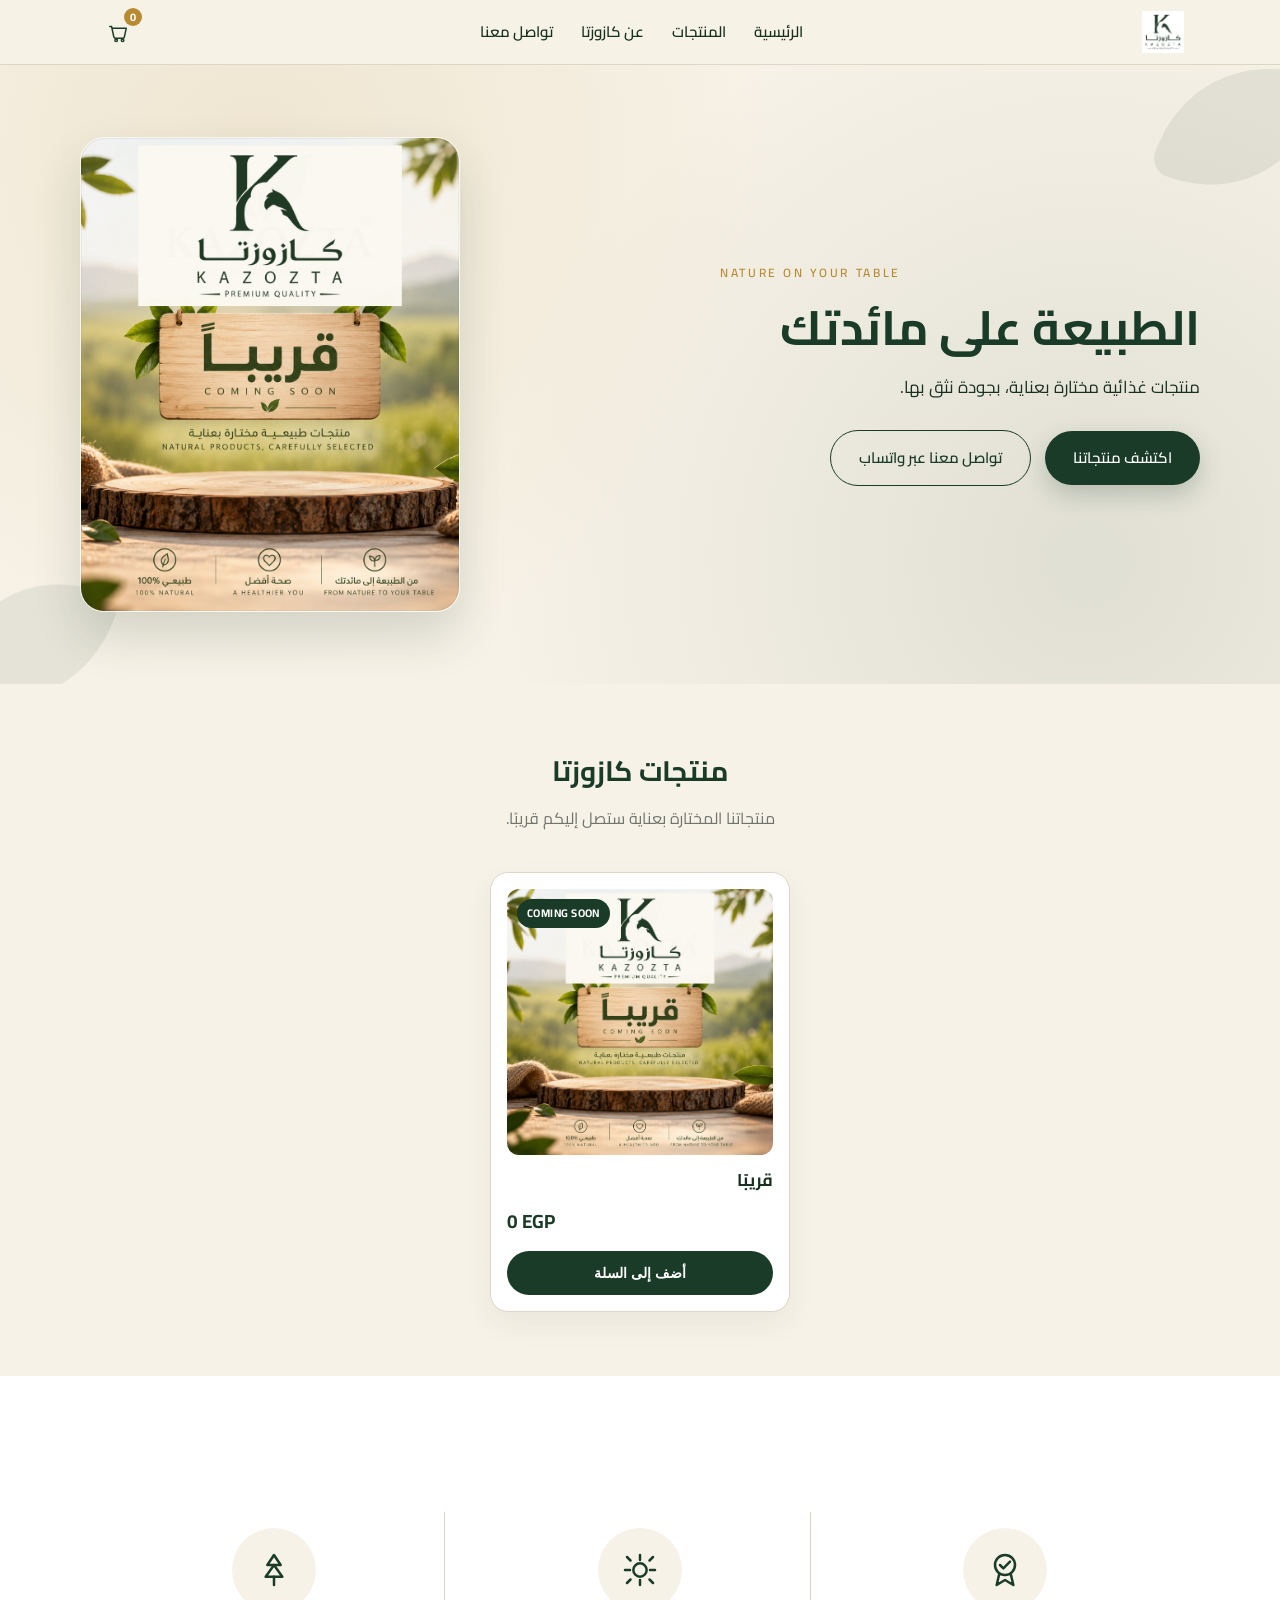
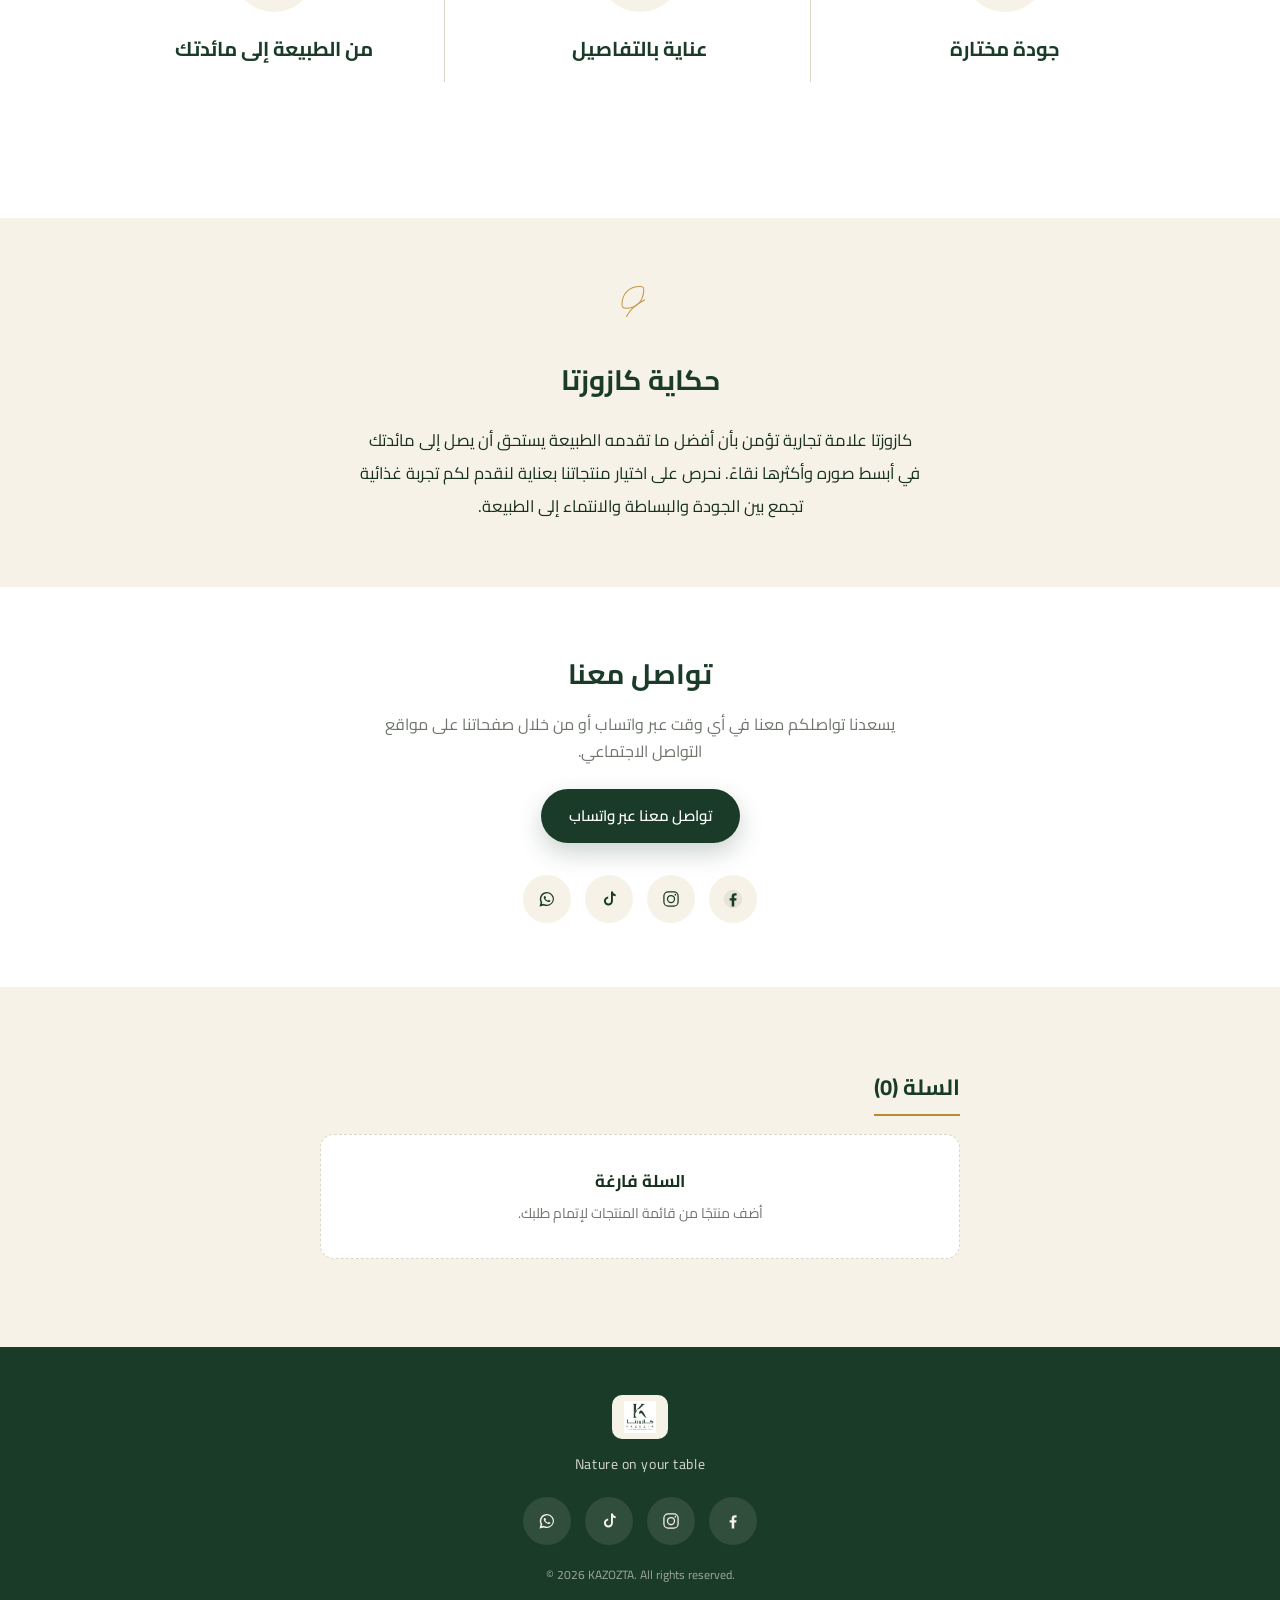
==== commit 0c2ec6b8: "V2 visual and UX refinement for scalable product catalog Visual/UX-only refinement on top of the app" ====
--- a/index.html
+++ b/index.html
@@ -52,13 +52,20 @@
       <svg viewBox="0 0 200 200" class="hero__leaf hero__leaf--one"><path d="M170 20c-70 0-120 45-120 115 0 9 8 17 17 17 68 0 111-50 111-121 0-4 0-8-8-11z" fill="currentColor"/></svg>
       <svg viewBox="0 0 200 200" class="hero__leaf hero__leaf--two"><path d="M170 20c-70 0-120 45-120 115 0 9 8 17 17 17 68 0 111-50 111-121 0-4 0-8-8-11z" fill="currentColor"/></svg>
     </div>
-    <div class="hero__content reveal">
-      <p class="hero__tagline-en" dir="ltr">Nature on your table</p>
-      <h1 class="hero__title">الطبيعة على مائدتك</h1>
-      <p class="hero__subtitle">منتجات غذائية مختارة بعناية، بجودة نثق بها.</p>
-      <div class="hero__ctas">
-        <a href="#products" class="btn btn--primary">اكتشف منتجاتنا</a>
-        <a href="https://wa.me/201501546667" target="_blank" rel="noopener" class="btn btn--secondary">تواصل معنا عبر واتساب</a>
+    <div class="hero__inner">
+      <div class="hero__content reveal">
+        <p class="hero__tagline-en" dir="ltr">Nature on your table</p>
+        <h1 class="hero__title">الطبيعة على مائدتك</h1>
+        <p class="hero__subtitle">منتجات غذائية مختارة بعناية، بجودة نثق بها.</p>
+        <div class="hero__ctas">
+          <a href="#products" class="btn btn--primary">اكتشف منتجاتنا</a>
+          <a href="https://wa.me/201501546667" target="_blank" rel="noopener" class="btn btn--secondary">تواصل معنا عبر واتساب</a>
+        </div>
+      </div>
+      <div class="hero__visual reveal" aria-hidden="true">
+        <div class="hero__visual-frame">
+          <img src="assets/coming-soon.png" alt="" class="hero__visual-img">
+        </div>
       </div>
     </div>
   </section>
@@ -108,6 +115,10 @@
 
   <section id="about" class="section" aria-labelledby="about-heading">
     <div class="about reveal">
+      <svg class="about__mark" viewBox="0 0 64 64" aria-hidden="true" focusable="false">
+        <path d="M32 6c-15 0-24 10-24 24 0 3 2 5 5 5 15 0 24-10 24-25 0-1 0-2-1-3-1-1-2-1-4-1z" fill="none" stroke="currentColor" stroke-width="1.4"/>
+        <path d="M14 46c4-8 12-16 24-22" fill="none" stroke="currentColor" stroke-width="1.4" stroke-linecap="round"/>
+      </svg>
       <h2 id="about-heading">حكاية كازوزتا</h2>
       <p class="about__text">
         كازوزتا علامة تجارية تؤمن بأن أفضل ما تقدمه الطبيعة يستحق أن يصل إلى مائدتك في أبسط صوره وأكثرها نقاءً.
@@ -143,6 +154,12 @@
   <section id="cart" class="section" aria-labelledby="cart-heading">
     <div class="cart-inner">
       <h2 id="cart-heading">السلة (<span id="cart-count" dir="ltr">0</span>)</h2>
+
+      <div id="cart-empty-state" class="cart-empty">
+        <p class="cart-empty__title">السلة فارغة</p>
+        <p class="cart-empty__hint">أضف منتجًا من قائمة المنتجات لإتمام طلبك.</p>
+      </div>
+
       <ul id="cart-items" class="cart-items" aria-live="polite"></ul>
       <p class="cart-total">الإجمالي: <span id="cart-total" dir="ltr">0</span></p>
 
--- a/css/styles.css
+++ b/css/styles.css
@@ -1,5 +1,28 @@
 /* KAZOZTA — homepage stylesheet.
    Mobile-first. Brand palette lives in :root. */
+
+/* Cairo — self-hosted variable font (weight axis 200-1000), covers both
+   Arabic and Latin script so the whole page renders from one type family. */
+@font-face {
+  font-family: "Cairo";
+  font-style: normal;
+  font-weight: 200 1000;
+  font-display: swap;
+  src: url("../assets/fonts/cairo-arabic.woff2") format("woff2");
+  unicode-range: U+0600-06FF, U+0750-077F, U+0870-088E, U+0890-0891, U+0897-08E1,
+    U+08E3-08FF, U+200C-200E, U+2010-2011, U+204F, U+2E41, U+FB50-FDFF,
+    U+FE70-FE74, U+FE76-FEFC;
+}
+
+@font-face {
+  font-family: "Cairo";
+  font-style: normal;
+  font-weight: 200 1000;
+  font-display: swap;
+  src: url("../assets/fonts/cairo-latin.woff2") format("woff2");
+  unicode-range: U+0000-00FF, U+0131, U+0152-0153, U+02BB-02BC, U+02C6, U+02DA,
+    U+02DC, U+2000-206F, U+20AC, U+2122, U+2191, U+2193, U+2212, U+2215;
+}
 
 :root {
   --green: #193b27;
@@ -29,10 +52,10 @@
 
 body {
   margin: 0;
-  font-family: system-ui, -apple-system, "Segoe UI", Tahoma, Arial, sans-serif;
+  font-family: "Cairo", system-ui, -apple-system, "Segoe UI", Tahoma, Arial, sans-serif;
   color: var(--ink);
   background: var(--cream);
-  line-height: 1.6;
+  line-height: 1.7;
   -webkit-font-smoothing: antialiased;
 }
 
@@ -349,13 +372,39 @@
 .hero {
   position: relative;
   overflow: hidden;
-  padding: 90px 16px 80px;
+  padding: 56px 16px 48px;
   text-align: center;
   background: radial-gradient(circle at 20% 15%, rgba(184, 138, 50, 0.12), transparent 45%),
     radial-gradient(circle at 85% 80%, rgba(25, 59, 39, 0.1), transparent 50%),
     var(--cream);
 }
 
+@media (min-width: 768px) {
+  .hero {
+    padding: 72px 24px;
+  }
+}
+
+.hero__inner {
+  position: relative;
+  max-width: var(--container);
+  margin: 0 auto;
+  display: flex;
+  flex-direction: column;
+  align-items: center;
+  gap: 32px;
+}
+
+@media (min-width: 768px) {
+  .hero__inner {
+    flex-direction: row;
+    align-items: center;
+    justify-content: space-between;
+    text-align: start;
+    gap: 48px;
+  }
+}
+
 .hero__decor {
   position: absolute;
   inset: 0;
@@ -384,8 +433,51 @@
 
 .hero__content {
   position: relative;
-  max-width: 640px;
+  max-width: 560px;
   margin: 0 auto;
+}
+
+@media (min-width: 768px) {
+  .hero__content {
+    margin: 0;
+    flex: 1 1 420px;
+    max-width: 480px;
+  }
+}
+
+.hero__visual {
+  display: none;
+}
+
+@media (min-width: 768px) {
+  .hero__visual {
+    display: block;
+    position: relative;
+    flex: 1 1 360px;
+    max-width: 380px;
+  }
+}
+
+.hero__visual-frame {
+  position: relative;
+  border-radius: 24px;
+  overflow: hidden;
+  box-shadow: 0 24px 48px rgba(25, 59, 39, 0.16);
+  border: 1px solid rgba(255, 255, 255, 0.6);
+}
+
+.hero__visual-frame::after {
+  content: "";
+  position: absolute;
+  inset: 0;
+  border-radius: 24px;
+  box-shadow: inset 0 0 0 1px rgba(25, 59, 39, 0.06);
+}
+
+.hero__visual-img {
+  width: 100%;
+  aspect-ratio: 4 / 5;
+  object-fit: cover;
 }
 
 .hero__tagline-en {
@@ -393,21 +485,22 @@
   letter-spacing: 0.22em;
   font-size: 12px;
   color: var(--gold);
-  margin: 0 0 18px;
+  margin: 0 0 14px;
   font-weight: 600;
 }
 
 .hero__title {
-  font-size: clamp(32px, 6vw, 52px);
-  color: var(--green);
-  margin: 0 0 18px;
+  font-size: clamp(30px, 5.5vw, 48px);
+  color: var(--green);
+  margin: 0 0 16px;
   font-weight: 700;
+  line-height: 1.25;
 }
 
 .hero__subtitle {
-  font-size: 18px;
+  font-size: 17px;
   color: var(--ink);
-  margin: 0 0 32px;
+  margin: 0 0 28px;
 }
 
 .hero__ctas {
@@ -418,40 +511,82 @@
   gap: 14px;
 }
 
+@media (min-width: 768px) {
+  .hero__ctas {
+    justify-content: flex-start;
+  }
+}
+
 /* Products */
 
+/* auto-fit + a 1fr max (not a fixed px max) so the browser counts columns
+   using the minmax() MIN value — with a fixed max it counts using the max
+   instead, producing fewer/wider columns than intended. justify-items
+   centers each card within its track, which also centers a lone card when
+   auto-fit collapses the other (empty) tracks to 0 width — no products.json
+   item count is special-cased in CSS or JS. */
 .product-list {
   display: grid;
-  grid-template-columns: 1fr;
-  gap: 24px;
+  grid-template-columns: repeat(auto-fit, minmax(150px, 1fr));
+  gap: 14px;
   justify-items: center;
 }
 
 @media (min-width: 480px) {
   .product-list {
-    grid-template-columns: repeat(2, 1fr);
+    grid-template-columns: repeat(auto-fit, minmax(200px, 1fr));
+    gap: 20px;
+  }
+}
+
+@media (min-width: 768px) {
+  .product-list {
+    grid-template-columns: repeat(auto-fit, minmax(220px, 1fr));
+    gap: 24px;
   }
 }
 
 @media (min-width: 1024px) {
   .product-list {
-    grid-template-columns: repeat(3, 1fr);
+    grid-template-columns: repeat(auto-fit, minmax(240px, 1fr));
+    gap: 28px;
   }
 }
 
 .product-card {
   width: 100%;
-  max-width: 320px;
+  max-width: 220px;
   background: var(--white);
   border: 1px solid var(--line);
-  border-radius: 18px;
-  padding: 16px;
+  border-radius: 16px;
+  padding: 10px 10px 14px;
   display: flex;
   flex-direction: column;
-  gap: 8px;
+  gap: 6px;
   position: relative;
   box-shadow: 0 12px 30px rgba(25, 59, 39, 0.06);
   transition: transform 0.2s ease, box-shadow 0.2s ease;
+}
+
+@media (min-width: 480px) {
+  .product-card {
+    max-width: 260px;
+    border-radius: 18px;
+    padding: 16px;
+    gap: 8px;
+  }
+}
+
+@media (min-width: 768px) {
+  .product-card {
+    max-width: 280px;
+  }
+}
+
+@media (min-width: 1024px) {
+  .product-card {
+    max-width: 300px;
+  }
 }
 
 .product-card:hover {
@@ -483,36 +618,66 @@
 
 .product-card__badge {
   position: absolute;
-  top: 10px;
-  inset-inline-start: 10px;
+  top: 8px;
+  inset-inline-start: 8px;
   background: var(--green);
   color: var(--white);
-  font-size: 11px;
+  font-size: 10px;
   font-weight: 700;
   letter-spacing: 0.04em;
   text-transform: uppercase;
-  padding: 5px 10px;
+  padding: 4px 8px;
   border-radius: 999px;
 }
 
+@media (min-width: 480px) {
+  .product-card__badge {
+    top: 10px;
+    inset-inline-start: 10px;
+    font-size: 11px;
+    padding: 5px 10px;
+  }
+}
+
 .product-card__title {
-  font-size: 18px;
-  margin: 6px 0 0;
+  font-size: 14px;
+  margin: 4px 0 0;
   color: var(--ink);
+  font-weight: 700;
+  line-height: 1.4;
+}
+
+@media (min-width: 480px) {
+  .product-card__title {
+    font-size: 17px;
+    margin: 6px 0 0;
+  }
 }
 
 .product-card__description {
-  font-size: 13px;
+  font-size: 12px;
   color: var(--muted);
   margin: 0;
-  min-height: 1em;
+}
+
+@media (min-width: 480px) {
+  .product-card__description {
+    font-size: 13px;
+  }
 }
 
 .product-card__price {
   font-weight: 700;
   color: var(--green);
-  margin: 4px 0;
+  margin: 2px 0 4px;
   font-size: 15px;
+}
+
+@media (min-width: 480px) {
+  .product-card__price {
+    font-size: 19px;
+    margin: 4px 0 6px;
+  }
 }
 
 .product-card__add {
@@ -520,11 +685,19 @@
   color: var(--white);
   border: none;
   border-radius: 999px;
-  padding: 11px 14px;
-  font-size: 14px;
+  padding: 10px 8px;
+  font-size: 12.5px;
   font-weight: 600;
   cursor: pointer;
+  min-height: 44px;
   transition: background 0.15s ease, transform 0.15s ease;
+}
+
+@media (min-width: 480px) {
+  .product-card__add {
+    padding: 12px 14px;
+    font-size: 14px;
+  }
 }
 
 .product-card__add:hover:not(:disabled) {
@@ -541,8 +714,8 @@
 .features {
   display: grid;
   grid-template-columns: 1fr;
-  gap: 28px;
-  padding: 64px 16px;
+  gap: 36px;
+  padding: 56px 16px;
   max-width: var(--container);
   margin: 0 auto;
 }
@@ -550,69 +723,98 @@
 @media (min-width: 768px) {
   .features {
     grid-template-columns: repeat(3, 1fr);
+    gap: 24px;
+    padding: 72px 24px;
   }
 }
 
 .feature {
   text-align: center;
-  padding: 28px 20px;
+  padding: 12px 20px;
+  display: flex;
+  flex-direction: column;
+  align-items: center;
+}
+
+@media (min-width: 768px) {
+  .feature {
+    padding: 16px 24px;
+    border-inline-start: 1px solid var(--line);
+  }
+
+  .feature:first-child {
+    border-inline-start: none;
+  }
 }
 
 .feature__icon {
   display: inline-flex;
   align-items: center;
   justify-content: center;
-  width: 64px;
-  height: 64px;
+  width: 84px;
+  height: 84px;
   border-radius: 50%;
   background: var(--cream);
   color: var(--green);
-  margin-bottom: 16px;
+  margin-bottom: 20px;
 }
 
 .feature__icon svg {
-  width: 32px;
-  height: 32px;
+  width: 40px;
+  height: 40px;
 }
 
 .feature h3 {
-  font-size: 19px;
+  font-size: 20px;
   color: var(--green);
   margin: 0;
+  font-weight: 700;
 }
 
 /* About */
 
 .about {
-  max-width: 720px;
+  max-width: 660px;
   margin: 0 auto;
   text-align: center;
 }
 
+.about__mark {
+  width: 48px;
+  height: 48px;
+  color: var(--gold);
+  margin: 0 auto 18px;
+  opacity: 0.85;
+}
+
 .about h2 {
-  font-size: 26px;
-  color: var(--green);
-  margin: 0 0 10px;
+  font-size: 28px;
+  color: var(--green);
+  margin: 0 0 20px;
+  font-weight: 700;
 }
 
 .about__text {
   color: var(--ink);
-  font-size: 16px;
-  line-height: 1.9;
+  font-size: 16.5px;
+  line-height: 2;
+  max-width: 560px;
+  margin: 0 auto;
 }
 
 /* Social / contact */
 
 .contact {
-  max-width: 640px;
+  max-width: 560px;
   margin: 0 auto;
   text-align: center;
 }
 
 .contact h2 {
-  font-size: 26px;
-  color: var(--green);
-  margin: 0 0 10px;
+  font-size: 28px;
+  color: var(--green);
+  margin: 0 0 12px;
+  font-weight: 700;
 }
 
 .contact__text {
@@ -624,16 +826,16 @@
 .social {
   display: flex;
   justify-content: center;
-  gap: 16px;
-  padding: 40px 16px 0;
+  gap: 14px;
+  padding: 32px 16px 0;
 }
 
 .social__link {
   display: inline-flex;
   align-items: center;
   justify-content: center;
-  width: 46px;
-  height: 46px;
+  width: 48px;
+  height: 48px;
   border-radius: 50%;
   background: var(--cream);
   color: var(--green);
@@ -670,6 +872,39 @@
   padding-bottom: 8px;
   margin-bottom: 18px;
   display: inline-block;
+}
+
+.cart-empty {
+  display: none;
+  text-align: center;
+  padding: 32px 16px;
+  background: var(--white);
+  border: 1px dashed var(--line);
+  border-radius: 14px;
+  margin-bottom: 24px;
+}
+
+.cart-inner.is-empty .cart-empty {
+  display: block;
+}
+
+.cart-inner.is-empty .cart-items,
+.cart-inner.is-empty .cart-total,
+.cart-inner.is-empty .order-form {
+  display: none;
+}
+
+.cart-empty__title {
+  font-size: 17px;
+  font-weight: 700;
+  color: var(--ink);
+  margin: 0 0 6px;
+}
+
+.cart-empty__hint {
+  font-size: 14px;
+  color: var(--muted);
+  margin: 0;
 }
 
 .cart-items {
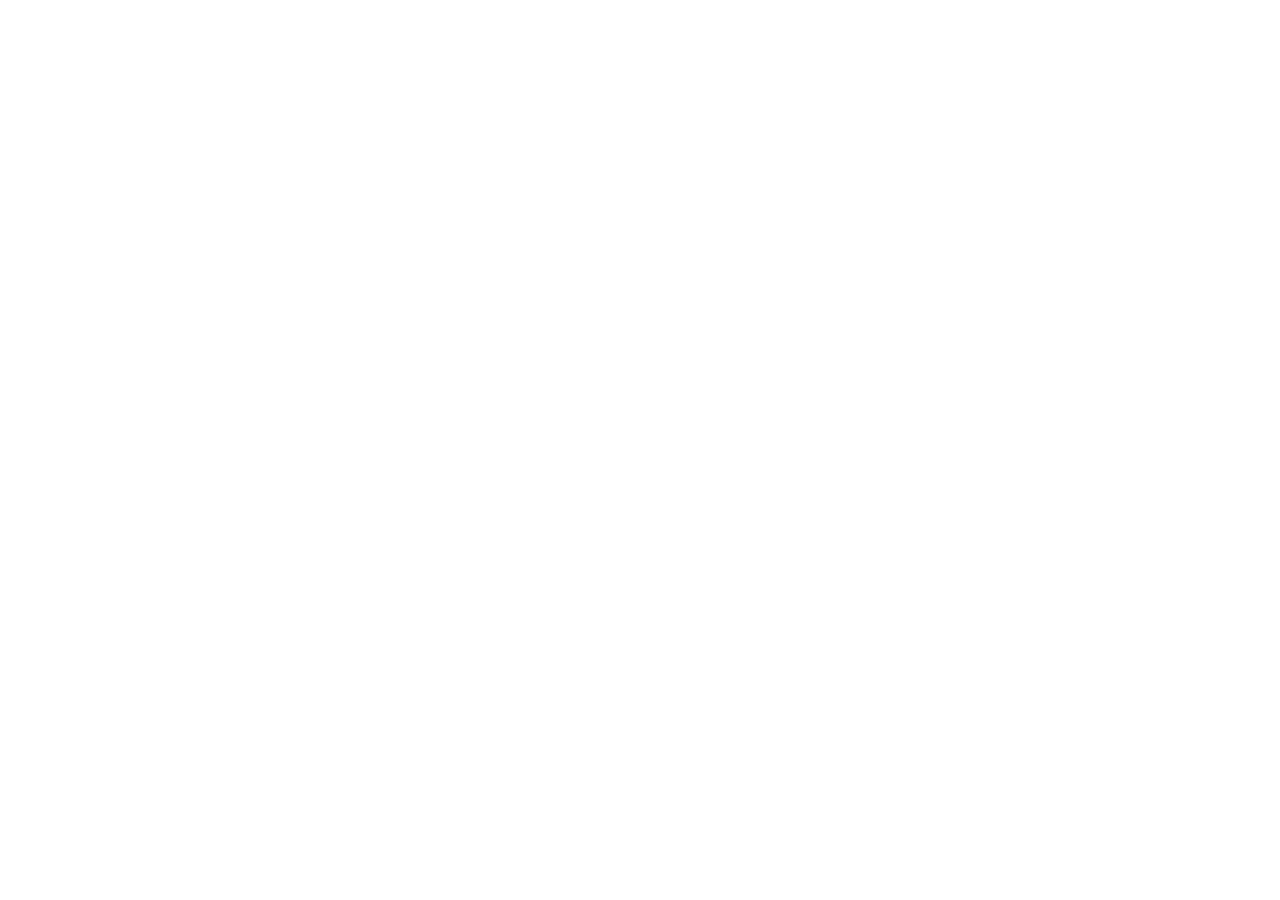
==== commit 05387180: "Redirect QR to KAZOZTA links" ====
--- a/index.html
+++ b/index.html
@@ -1,210 +1,18 @@
-<!doctype html>
-<html lang="ar" dir="rtl">
+<!DOCTYPE html>
+<html lang="ar">
 <head>
-<meta charset="utf-8">
-<meta name="viewport" content="width=device-width,initial-scale=1">
-<title>كازوزتا | Nature on your table</title>
-<meta name="description" content="كازوزتا — منتجات غذائية طبيعية مختارة بعناية. Nature on your table.">
-<link rel="icon" href="assets/logo.png">
-<link rel="stylesheet" href="css/styles.css">
+  <meta charset="UTF-8">
+  <meta name="viewport" content="width=device-width, initial-scale=1.0">
+  <meta http-equiv="refresh" content="0; url=https://kazozta.pages.dev/links.html">
+  <title>KAZOZTA</title>
 </head>
 <body>
-<a class="skip-link" href="#main">تخطَّ إلى المحتوى الرئيسي</a>
+  <script>
+    window.location.replace("https://kazozta.pages.dev/links.html");
+  </script>
 
-<header class="site-header">
-  <div class="site-header__inner">
-    <a href="#hero" class="brand">
-      <img src="assets/logo.png" alt="كازوزتا" class="brand__logo">
-    </a>
-
-    <nav id="primary-nav" class="nav" aria-label="التنقل الرئيسي">
-      <a href="#hero">الرئيسية</a>
-      <a href="#products">المنتجات</a>
-      <a href="#about">عن كازوزتا</a>
-      <a href="#contact">تواصل معنا</a>
-    </nav>
-
-    <div class="header-actions">
-      <a href="#cart" class="cart-link" aria-label="عرض السلة">
-        <svg class="icon" viewBox="0 0 24 24" fill="none" stroke="currentColor" stroke-width="1.6" stroke-linecap="round" stroke-linejoin="round" aria-hidden="true" focusable="false">
-          <path d="M3 6h2l2.4 11.2a2 2 0 0 0 2 1.6h7.6a2 2 0 0 0 2-1.6L21 8H6.2"/>
-          <circle cx="10" cy="21" r="1.4"/>
-          <circle cx="17" cy="21" r="1.4"/>
-        </svg>
-        <span id="header-cart-count" class="cart-badge" dir="ltr">0</span>
-      </a>
-
-      <button type="button" id="nav-toggle" class="nav-toggle" aria-expanded="false" aria-controls="primary-nav" aria-label="فتح/إغلاق القائمة">
-        <svg viewBox="0 0 24 24" fill="none" stroke="currentColor" stroke-width="1.8" stroke-linecap="round" aria-hidden="true" focusable="false">
-          <line x1="4" y1="7" x2="20" y2="7"/>
-          <line x1="4" y1="12" x2="20" y2="12"/>
-          <line x1="4" y1="17" x2="20" y2="17"/>
-        </svg>
-      </button>
-    </div>
-  </div>
-</header>
-
-<main id="main">
-
-  <section id="hero" class="hero">
-    <div class="hero__decor" aria-hidden="true">
-      <svg viewBox="0 0 200 200" class="hero__leaf hero__leaf--one"><path d="M170 20c-70 0-120 45-120 115 0 9 8 17 17 17 68 0 111-50 111-121 0-4 0-8-8-11z" fill="currentColor"/></svg>
-      <svg viewBox="0 0 200 200" class="hero__leaf hero__leaf--two"><path d="M170 20c-70 0-120 45-120 115 0 9 8 17 17 17 68 0 111-50 111-121 0-4 0-8-8-11z" fill="currentColor"/></svg>
-    </div>
-    <div class="hero__inner">
-      <div class="hero__content reveal">
-        <p class="hero__tagline-en" dir="ltr">Nature on your table</p>
-        <h1 class="hero__title">الطبيعة على مائدتك</h1>
-        <p class="hero__subtitle">منتجات غذائية مختارة بعناية، بجودة نثق بها.</p>
-        <div class="hero__ctas">
-          <a href="#products" class="btn btn--primary">اكتشف منتجاتنا</a>
-          <a href="https://wa.me/201501546667" target="_blank" rel="noopener" class="btn btn--secondary">تواصل معنا عبر واتساب</a>
-        </div>
-      </div>
-      <div class="hero__visual reveal" aria-hidden="true">
-        <div class="hero__visual-frame">
-          <img src="assets/coming-soon.png" alt="" class="hero__visual-img">
-        </div>
-      </div>
-    </div>
-  </section>
-
-  <section id="products" class="section" aria-labelledby="products-heading">
-    <div class="section__header reveal">
-      <h2 id="products-heading">منتجات كازوزتا</h2>
-      <p class="section__subtitle">منتجاتنا المختارة بعناية ستصل إليكم قريبًا.</p>
-    </div>
-    <div id="product-list" class="product-list"></div>
-  </section>
-
-  <section id="why" class="section section--muted" aria-labelledby="why-heading">
-    <h2 id="why-heading" class="visually-hidden">لماذا كازوزتا</h2>
-    <div class="features">
-      <div class="feature reveal">
-        <span class="feature__icon" aria-hidden="true">
-          <svg viewBox="0 0 24 24" fill="none" stroke="currentColor" stroke-width="1.5" stroke-linecap="round" stroke-linejoin="round" focusable="false">
-            <circle cx="12" cy="9" r="6"/>
-            <path d="M9 9l2 2 4-4"/>
-            <path d="M8.5 14.5L7 21l5-3 5 3-1.5-6.5"/>
-          </svg>
-        </span>
-        <h3>جودة مختارة</h3>
-      </div>
-      <div class="feature reveal">
-        <span class="feature__icon" aria-hidden="true">
-          <svg viewBox="0 0 24 24" fill="none" stroke="currentColor" stroke-width="1.5" stroke-linecap="round" stroke-linejoin="round" focusable="false">
-            <path d="M12 3v3M12 18v3M4.2 4.2l2.1 2.1M17.7 17.7l2.1 2.1M3 12h3M18 12h3M4.2 19.8l2.1-2.1M17.7 6.3l2.1-2.1"/>
-            <circle cx="12" cy="12" r="4"/>
-          </svg>
-        </span>
-        <h3>عناية بالتفاصيل</h3>
-      </div>
-      <div class="feature reveal">
-        <span class="feature__icon" aria-hidden="true">
-          <svg viewBox="0 0 24 24" fill="none" stroke="currentColor" stroke-width="1.5" stroke-linecap="round" stroke-linejoin="round" focusable="false">
-            <path d="M12 3l4 6H8l4-6z"/>
-            <path d="M12 9l5 7H7l5-7z"/>
-            <line x1="12" y1="16" x2="12" y2="21"/>
-          </svg>
-        </span>
-        <h3>من الطبيعة إلى مائدتك</h3>
-      </div>
-    </div>
-  </section>
-
-  <section id="about" class="section" aria-labelledby="about-heading">
-    <div class="about reveal">
-      <svg class="about__mark" viewBox="0 0 64 64" aria-hidden="true" focusable="false">
-        <path d="M32 6c-15 0-24 10-24 24 0 3 2 5 5 5 15 0 24-10 24-25 0-1 0-2-1-3-1-1-2-1-4-1z" fill="none" stroke="currentColor" stroke-width="1.4"/>
-        <path d="M14 46c4-8 12-16 24-22" fill="none" stroke="currentColor" stroke-width="1.4" stroke-linecap="round"/>
-      </svg>
-      <h2 id="about-heading">حكاية كازوزتا</h2>
-      <p class="about__text">
-        كازوزتا علامة تجارية تؤمن بأن أفضل ما تقدمه الطبيعة يستحق أن يصل إلى مائدتك في أبسط صوره وأكثرها نقاءً.
-        نحرص على اختيار منتجاتنا بعناية لنقدم لكم تجربة غذائية تجمع بين الجودة والبساطة والانتماء إلى الطبيعة.
-      </p>
-    </div>
-  </section>
-
-  <section id="contact" class="section section--muted" aria-labelledby="contact-heading">
-    <div class="contact reveal">
-      <h2 id="contact-heading">تواصل معنا</h2>
-      <p class="contact__text">يسعدنا تواصلكم معنا في أي وقت عبر واتساب أو من خلال صفحاتنا على مواقع التواصل الاجتماعي.</p>
-      <a href="https://wa.me/201501546667" target="_blank" rel="noopener" class="btn btn--primary contact__cta">
-        تواصل معنا عبر واتساب
-      </a>
-      <div class="social">
-        <a class="social__link" href="https://www.facebook.com/share/1LovqNEZ1m/" target="_blank" rel="noopener" aria-label="كازوزتا على فيسبوك">
-          <svg viewBox="0 0 24 24" aria-hidden="true" focusable="false"><circle cx="12" cy="12" r="11" fill="currentColor" opacity="0.08"/><path d="M13.5 21v-7.2h2.4l.36-2.8h-2.76V9.1c0-.8.22-1.35 1.37-1.35H16.3V5.2C16 5.16 15.1 5.08 14.06 5.08c-2.16 0-3.64 1.32-3.64 3.74v2.2H8v2.8h2.42V21h3.08z" fill="currentColor"/></svg>
-        </a>
-        <a class="social__link" href="https://www.instagram.com/kazozta?stkn=Yng0cHE3aGF1dTE4" target="_blank" rel="noopener" aria-label="كازوزتا على إنستغرام">
-          <svg viewBox="0 0 24 24" fill="none" stroke="currentColor" stroke-width="1.5" aria-hidden="true" focusable="false"><rect x="3.5" y="3.5" width="17" height="17" rx="5"/><circle cx="12" cy="12" r="4.2"/><circle cx="17.2" cy="6.8" r="1" fill="currentColor" stroke="none"/></svg>
-        </a>
-        <a class="social__link" href="https://www.tiktok.com/@kazozta?_r=1&_t=ZS-99jTFdvU14K" target="_blank" rel="noopener" aria-label="كازوزتا على تيك توك">
-          <svg viewBox="0 0 24 24" fill="currentColor" aria-hidden="true" focusable="false"><path d="M14.5 3h2.2c.2 1.7 1.4 3.1 3.3 3.4v2.3c-1.2 0-2.3-.35-3.3-.95v6.7c0 3-2.4 5.4-5.4 5.4S5.9 17.45 5.9 14.45c0-2.9 2.25-5.25 5.1-5.4v2.35c-1.5.15-2.7 1.4-2.7 2.95 0 1.65 1.35 3 3.05 3s3.05-1.35 3.05-3V3z"/></svg>
-        </a>
-        <a class="social__link" href="https://wa.me/message/ITOAAX2ZC6T5L1" target="_blank" rel="noopener" aria-label="كازوزتا على واتساب">
-          <svg viewBox="0 0 24 24" fill="currentColor" aria-hidden="true" focusable="false"><path d="M12 3.5A8.5 8.5 0 0 0 4.3 15.9L3 21l5.25-1.28A8.5 8.5 0 1 0 12 3.5zm0 15.4a6.86 6.86 0 0 1-3.5-.96l-.25-.15-2.6.64.65-2.55-.16-.26A6.9 6.9 0 1 1 12 18.9zm3.75-5.15c-.2-.1-1.2-.6-1.38-.66-.18-.07-.32-.1-.45.1-.13.2-.5.66-.62.8-.11.13-.23.15-.43.05-.2-.1-.86-.32-1.63-1.02-.6-.54-1-1.2-1.13-1.4-.12-.2-.01-.31.09-.4.09-.09.2-.23.3-.35.1-.12.13-.2.2-.33.07-.14.03-.26-.02-.36-.05-.1-.45-1.1-.62-1.5-.16-.4-.33-.34-.45-.35h-.38c-.13 0-.34.05-.52.25-.18.2-.68.66-.68 1.6s.7 1.86.8 2c.1.13 1.37 2.1 3.33 2.94.46.2.83.32 1.11.4.47.15.9.13 1.24.08.38-.06 1.2-.49 1.37-.96.17-.47.17-.87.12-.96-.05-.09-.18-.14-.38-.24z"/></svg>
-        </a>
-      </div>
-    </div>
-  </section>
-
-  <section id="cart" class="section" aria-labelledby="cart-heading">
-    <div class="cart-inner">
-      <h2 id="cart-heading">السلة (<span id="cart-count" dir="ltr">0</span>)</h2>
-
-      <div id="cart-empty-state" class="cart-empty">
-        <p class="cart-empty__title">السلة فارغة</p>
-        <p class="cart-empty__hint">أضف منتجًا من قائمة المنتجات لإتمام طلبك.</p>
-      </div>
-
-      <ul id="cart-items" class="cart-items" aria-live="polite"></ul>
-      <p class="cart-total">الإجمالي: <span id="cart-total" dir="ltr">0</span></p>
-
-      <form id="order-form" class="order-form">
-        <h3 class="order-form__title">بيانات الطلب</h3>
-        <div class="form-field">
-          <label for="customer-name">الاسم</label>
-          <input type="text" id="customer-name" name="customer-name" required autocomplete="name" dir="auto">
-        </div>
-        <div class="form-field">
-          <label for="customer-phone">رقم الهاتف</label>
-          <input type="tel" id="customer-phone" name="customer-phone" required autocomplete="tel" inputmode="tel" dir="ltr">
-        </div>
-        <div class="form-field">
-          <label for="customer-address">العنوان</label>
-          <textarea id="customer-address" name="customer-address" required autocomplete="street-address" dir="auto"></textarea>
-        </div>
-        <button type="submit" class="btn btn--primary order-form__submit">إرسال الطلب عبر واتساب</button>
-        <p id="order-status" class="order-status" role="status" aria-live="polite"></p>
-      </form>
-    </div>
-  </section>
-
-</main>
-
-<footer class="site-footer">
-  <img src="assets/logo.png" alt="كازوزتا" class="site-footer__logo">
-  <p class="site-footer__tagline" dir="ltr">Nature on your table</p>
-  <div class="social social--footer">
-    <a class="social__link" href="https://www.facebook.com/share/1LovqNEZ1m/" target="_blank" rel="noopener" aria-label="كازوزتا على فيسبوك">
-      <svg viewBox="0 0 24 24" aria-hidden="true" focusable="false"><path d="M13.5 21v-7.2h2.4l.36-2.8h-2.76V9.1c0-.8.22-1.35 1.37-1.35H16.3V5.2C16 5.16 15.1 5.08 14.06 5.08c-2.16 0-3.64 1.32-3.64 3.74v2.2H8v2.8h2.42V21h3.08z" fill="currentColor"/></svg>
-    </a>
-    <a class="social__link" href="https://www.instagram.com/kazozta?stkn=Yng0cHE3aGF1dTE4" target="_blank" rel="noopener" aria-label="كازوزتا على إنستغرام">
-      <svg viewBox="0 0 24 24" fill="none" stroke="currentColor" stroke-width="1.5" aria-hidden="true" focusable="false"><rect x="3.5" y="3.5" width="17" height="17" rx="5"/><circle cx="12" cy="12" r="4.2"/><circle cx="17.2" cy="6.8" r="1" fill="currentColor" stroke="none"/></svg>
-    </a>
-    <a class="social__link" href="https://www.tiktok.com/@kazozta?_r=1&_t=ZS-99jTFdvU14K" target="_blank" rel="noopener" aria-label="كازوزتا على تيك توك">
-      <svg viewBox="0 0 24 24" fill="currentColor" aria-hidden="true" focusable="false"><path d="M14.5 3h2.2c.2 1.7 1.4 3.1 3.3 3.4v2.3c-1.2 0-2.3-.35-3.3-.95v6.7c0 3-2.4 5.4-5.4 5.4S5.9 17.45 5.9 14.45c0-2.9 2.25-5.25 5.1-5.4v2.35c-1.5.15-2.7 1.4-2.7 2.95 0 1.65 1.35 3 3.05 3s3.05-1.35 3.05-3V3z"/></svg>
-    </a>
-    <a class="social__link" href="https://wa.me/message/ITOAAX2ZC6T5L1" target="_blank" rel="noopener" aria-label="كازوزتا على واتساب">
-      <svg viewBox="0 0 24 24" fill="currentColor" aria-hidden="true" focusable="false"><path d="M12 3.5A8.5 8.5 0 0 0 4.3 15.9L3 21l5.25-1.28A8.5 8.5 0 1 0 12 3.5zm0 15.4a6.86 6.86 0 0 1-3.5-.96l-.25-.15-2.6.64.65-2.55-.16-.26A6.9 6.9 0 1 1 12 18.9zm3.75-5.15c-.2-.1-1.2-.6-1.38-.66-.18-.07-.32-.1-.45.1-.13.2-.5.66-.62.8-.11.13-.23.15-.43.05-.2-.1-.86-.32-1.63-1.02-.6-.54-1-1.2-1.13-1.4-.12-.2-.01-.31.09-.4.09-.09.2-.23.3-.35.1-.12.13-.2.2-.33.07-.14.03-.26-.02-.36-.05-.1-.45-1.1-.62-1.5-.16-.4-.33-.34-.45-.35h-.38c-.13 0-.34.05-.52.25-.18.2-.68.66-.68 1.6s.7 1.86.8 2c.1.13 1.37 2.1 3.33 2.94.46.2.83.32 1.11.4.47.15.9.13 1.24.08.38-.06 1.2-.49 1.37-.96.17-.47.17-.87.12-.96-.05-.09-.18-.14-.38-.24z"/></svg>
-    </a>
-  </div>
-  <p class="site-footer__copyright" dir="ltr">&copy; <span id="footer-year">2026</span> KAZOZTA. All rights reserved.</p>
-</footer>
-
-<script type="module" src="js/app.js"></script>
+  <p>
+    جاري تحويلك إلى صفحة روابط KAZOZTA...
+  </p>
 </body>
 </html>
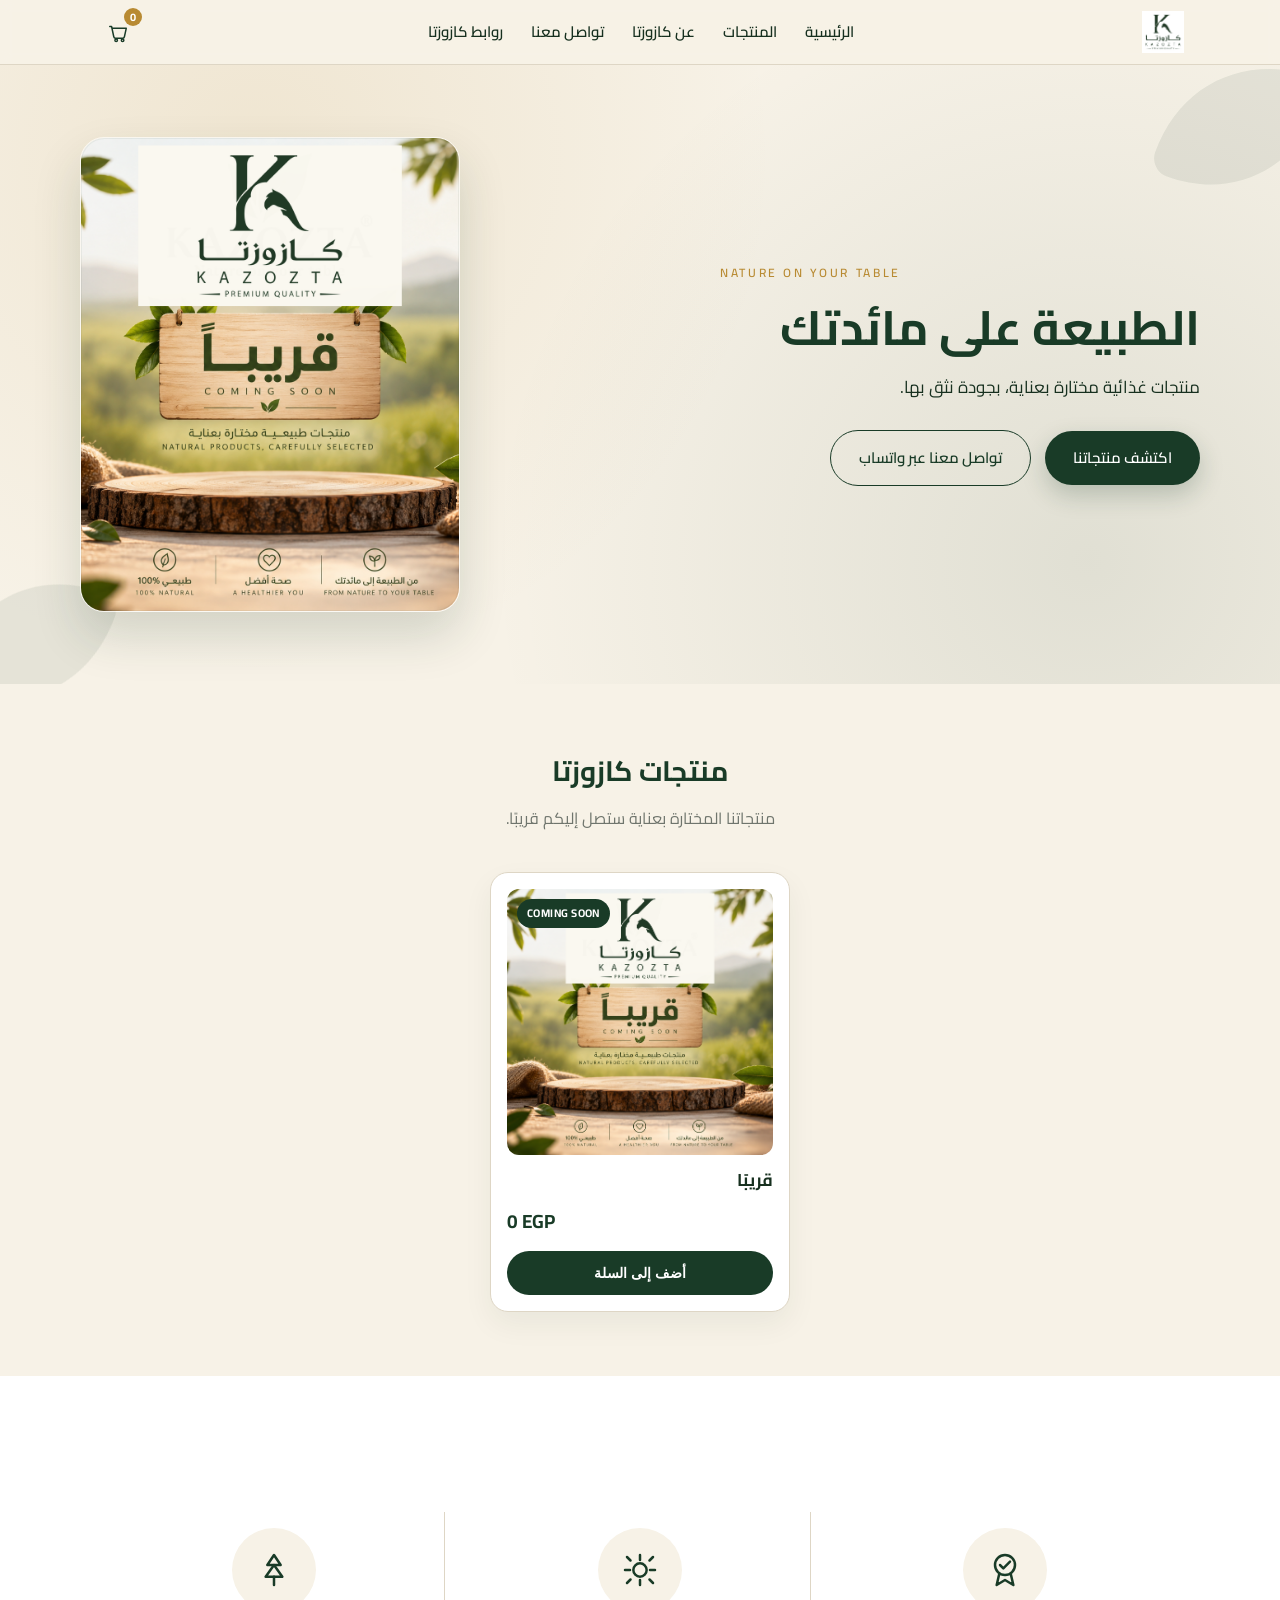
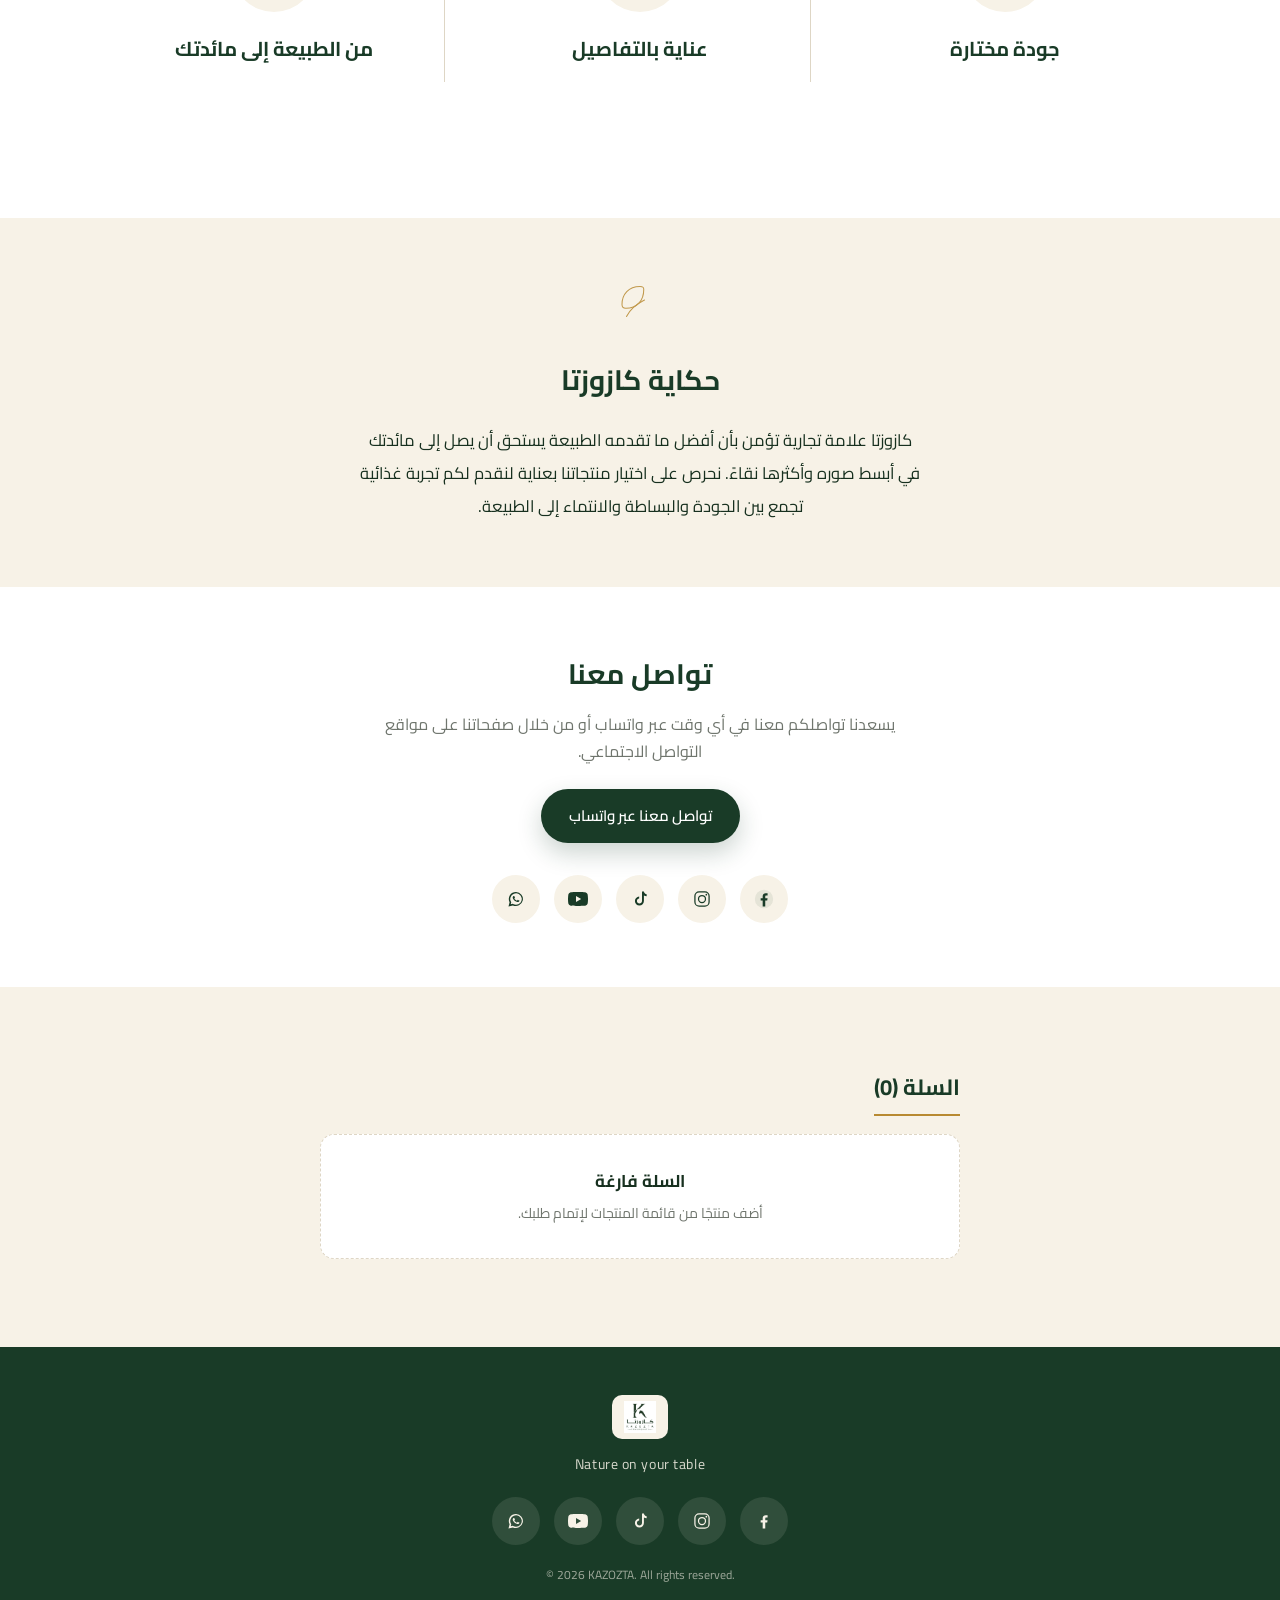
==== commit ae6072b6: "Add links.html nav item and YouTube social icon - Hamburger/desktop nav (#primary-nav) gains a "رواب" ====
--- a/index.html
+++ b/index.html
@@ -1,18 +1,227 @@
-<!DOCTYPE html>
-<html lang="ar">
+<!doctype html>
+<html lang="ar" dir="rtl">
 <head>
-  <meta charset="UTF-8">
-  <meta name="viewport" content="width=device-width, initial-scale=1.0">
-  <meta http-equiv="refresh" content="0; url=https://kazozta.pages.dev/links.html">
-  <title>KAZOZTA</title>
+<meta charset="utf-8">
+<meta name="viewport" content="width=device-width,initial-scale=1">
+<title>كازوزتا | Nature on your table</title>
+<meta name="description" content="كازوزتا — منتجات غذائية طبيعية مختارة بعناية. Nature on your table.">
+<link rel="icon" href="assets/logo.png">
+<link rel="stylesheet" href="css/styles.css">
 </head>
 <body>
-  <script>
-    window.location.replace("https://kazozta.pages.dev/links.html");
-  </script>
-
-  <p>
-    جاري تحويلك إلى صفحة روابط KAZOZTA...
-  </p>
+<a class="skip-link" href="#main">تخطَّ إلى المحتوى الرئيسي</a>
+
+<header class="site-header">
+  <div class="site-header__inner">
+    <a href="#hero" class="brand">
+      <img src="assets/logo.png" alt="كازوزتا" class="brand__logo">
+    </a>
+
+    <nav id="primary-nav" class="nav" aria-label="التنقل الرئيسي">
+      <a href="#hero">الرئيسية</a>
+      <a href="#products">المنتجات</a>
+      <a href="#about">عن كازوزتا</a>
+      <a href="#contact">تواصل معنا</a>
+      <a href="/links.html">روابط كازوزتا</a>
+    </nav>
+
+    <div class="header-actions">
+      <a href="#cart" class="cart-link" aria-label="عرض السلة">
+        <svg class="icon" viewBox="0 0 24 24" fill="none" stroke="currentColor" stroke-width="1.6" stroke-linecap="round" stroke-linejoin="round" aria-hidden="true" focusable="false">
+          <path d="M3 6h2l2.4 11.2a2 2 0 0 0 2 1.6h7.6a2 2 0 0 0 2-1.6L21 8H6.2"/>
+          <circle cx="10" cy="21" r="1.4"/>
+          <circle cx="17" cy="21" r="1.4"/>
+        </svg>
+        <span id="header-cart-count" class="cart-badge" dir="ltr">0</span>
+      </a>
+
+      <button type="button" id="nav-toggle" class="nav-toggle" aria-expanded="false" aria-controls="primary-nav" aria-label="فتح/إغلاق القائمة">
+        <svg viewBox="0 0 24 24" fill="none" stroke="currentColor" stroke-width="1.8" stroke-linecap="round" aria-hidden="true" focusable="false">
+          <line x1="4" y1="7" x2="20" y2="7"/>
+          <line x1="4" y1="12" x2="20" y2="12"/>
+          <line x1="4" y1="17" x2="20" y2="17"/>
+        </svg>
+      </button>
+    </div>
+  </div>
+</header>
+
+<main id="main">
+
+  <section id="hero" class="hero">
+    <div class="hero__decor" aria-hidden="true">
+      <svg viewBox="0 0 200 200" class="hero__leaf hero__leaf--one"><path d="M170 20c-70 0-120 45-120 115 0 9 8 17 17 17 68 0 111-50 111-121 0-4 0-8-8-11z" fill="currentColor"/></svg>
+      <svg viewBox="0 0 200 200" class="hero__leaf hero__leaf--two"><path d="M170 20c-70 0-120 45-120 115 0 9 8 17 17 17 68 0 111-50 111-121 0-4 0-8-8-11z" fill="currentColor"/></svg>
+    </div>
+    <div class="hero__inner">
+      <div class="hero__content reveal">
+        <p class="hero__tagline-en" dir="ltr">Nature on your table</p>
+        <h1 class="hero__title">الطبيعة على مائدتك</h1>
+        <p class="hero__subtitle">منتجات غذائية مختارة بعناية، بجودة نثق بها.</p>
+        <div class="hero__ctas">
+          <a href="#products" class="btn btn--primary">اكتشف منتجاتنا</a>
+          <a href="https://wa.me/201501546667" target="_blank" rel="noopener" class="btn btn--secondary">تواصل معنا عبر واتساب</a>
+        </div>
+      </div>
+      <div class="hero__visual reveal" aria-hidden="true">
+        <div class="hero__visual-frame">
+          <img src="assets/coming-soon.png" alt="" class="hero__visual-img">
+        </div>
+      </div>
+    </div>
+  </section>
+
+  <section id="products" class="section" aria-labelledby="products-heading">
+    <div class="section__header reveal">
+      <h2 id="products-heading">منتجات كازوزتا</h2>
+      <p class="section__subtitle">منتجاتنا المختارة بعناية ستصل إليكم قريبًا.</p>
+    </div>
+    <div id="product-list" class="product-list"></div>
+  </section>
+
+  <section id="why" class="section section--muted" aria-labelledby="why-heading">
+    <h2 id="why-heading" class="visually-hidden">لماذا كازوزتا</h2>
+    <div class="features">
+      <div class="feature reveal">
+        <span class="feature__icon" aria-hidden="true">
+          <svg viewBox="0 0 24 24" fill="none" stroke="currentColor" stroke-width="1.5" stroke-linecap="round" stroke-linejoin="round" focusable="false">
+            <circle cx="12" cy="9" r="6"/>
+            <path d="M9 9l2 2 4-4"/>
+            <path d="M8.5 14.5L7 21l5-3 5 3-1.5-6.5"/>
+          </svg>
+        </span>
+        <h3>جودة مختارة</h3>
+      </div>
+      <div class="feature reveal">
+        <span class="feature__icon" aria-hidden="true">
+          <svg viewBox="0 0 24 24" fill="none" stroke="currentColor" stroke-width="1.5" stroke-linecap="round" stroke-linejoin="round" focusable="false">
+            <path d="M12 3v3M12 18v3M4.2 4.2l2.1 2.1M17.7 17.7l2.1 2.1M3 12h3M18 12h3M4.2 19.8l2.1-2.1M17.7 6.3l2.1-2.1"/>
+            <circle cx="12" cy="12" r="4"/>
+          </svg>
+        </span>
+        <h3>عناية بالتفاصيل</h3>
+      </div>
+      <div class="feature reveal">
+        <span class="feature__icon" aria-hidden="true">
+          <svg viewBox="0 0 24 24" fill="none" stroke="currentColor" stroke-width="1.5" stroke-linecap="round" stroke-linejoin="round" focusable="false">
+            <path d="M12 3l4 6H8l4-6z"/>
+            <path d="M12 9l5 7H7l5-7z"/>
+            <line x1="12" y1="16" x2="12" y2="21"/>
+          </svg>
+        </span>
+        <h3>من الطبيعة إلى مائدتك</h3>
+      </div>
+    </div>
+  </section>
+
+  <section id="about" class="section" aria-labelledby="about-heading">
+    <div class="about reveal">
+      <svg class="about__mark" viewBox="0 0 64 64" aria-hidden="true" focusable="false">
+        <path d="M32 6c-15 0-24 10-24 24 0 3 2 5 5 5 15 0 24-10 24-25 0-1 0-2-1-3-1-1-2-1-4-1z" fill="none" stroke="currentColor" stroke-width="1.4"/>
+        <path d="M14 46c4-8 12-16 24-22" fill="none" stroke="currentColor" stroke-width="1.4" stroke-linecap="round"/>
+      </svg>
+      <h2 id="about-heading">حكاية كازوزتا</h2>
+      <p class="about__text">
+        كازوزتا علامة تجارية تؤمن بأن أفضل ما تقدمه الطبيعة يستحق أن يصل إلى مائدتك في أبسط صوره وأكثرها نقاءً.
+        نحرص على اختيار منتجاتنا بعناية لنقدم لكم تجربة غذائية تجمع بين الجودة والبساطة والانتماء إلى الطبيعة.
+      </p>
+    </div>
+  </section>
+
+  <section id="contact" class="section section--muted" aria-labelledby="contact-heading">
+    <div class="contact reveal">
+      <h2 id="contact-heading">تواصل معنا</h2>
+      <p class="contact__text">يسعدنا تواصلكم معنا في أي وقت عبر واتساب أو من خلال صفحاتنا على مواقع التواصل الاجتماعي.</p>
+      <a href="https://wa.me/201501546667" target="_blank" rel="noopener" class="btn btn--primary contact__cta">
+        تواصل معنا عبر واتساب
+      </a>
+      <div class="social">
+        <a class="social__link" href="https://www.facebook.com/share/1LovqNEZ1m/" target="_blank" rel="noopener" aria-label="كازوزتا على فيسبوك">
+          <svg viewBox="0 0 24 24" aria-hidden="true" focusable="false"><circle cx="12" cy="12" r="11" fill="currentColor" opacity="0.08"/><path d="M13.5 21v-7.2h2.4l.36-2.8h-2.76V9.1c0-.8.22-1.35 1.37-1.35H16.3V5.2C16 5.16 15.1 5.08 14.06 5.08c-2.16 0-3.64 1.32-3.64 3.74v2.2H8v2.8h2.42V21h3.08z" fill="currentColor"/></svg>
+        </a>
+        <a class="social__link" href="https://www.instagram.com/kazozta?stkn=Yng0cHE3aGF1dTE4" target="_blank" rel="noopener" aria-label="كازوزتا على إنستغرام">
+          <svg viewBox="0 0 24 24" fill="none" stroke="currentColor" stroke-width="1.5" aria-hidden="true" focusable="false"><rect x="3.5" y="3.5" width="17" height="17" rx="5"/><circle cx="12" cy="12" r="4.2"/><circle cx="17.2" cy="6.8" r="1" fill="currentColor" stroke="none"/></svg>
+        </a>
+        <a class="social__link" href="https://www.tiktok.com/@kazozta?_r=1&_t=ZS-99jTFdvU14K" target="_blank" rel="noopener" aria-label="كازوزتا على تيك توك">
+          <svg viewBox="0 0 24 24" fill="currentColor" aria-hidden="true" focusable="false"><path d="M14.5 3h2.2c.2 1.7 1.4 3.1 3.3 3.4v2.3c-1.2 0-2.3-.35-3.3-.95v6.7c0 3-2.4 5.4-5.4 5.4S5.9 17.45 5.9 14.45c0-2.9 2.25-5.25 5.1-5.4v2.35c-1.5.15-2.7 1.4-2.7 2.95 0 1.65 1.35 3 3.05 3s3.05-1.35 3.05-3V3z"/></svg>
+        </a>
+        <a class="social__link" href="https://youtube.com/@kazozta?si=d9HeThkAIO0BnZ-_" target="_blank" rel="noopener" aria-label="كازوزتا على يوتيوب">
+          <svg viewBox="0 0 24 24" fill="currentColor" aria-hidden="true" focusable="false"><path d="M23.5 6.2a3 3 0 0 0-2.1-2.1C19.5 3.6 12 3.6 12 3.6s-7.5 0-9.4.5A3 3 0 0 0 .5 6.2 31.2 31.2 0 0 0 0 12a31.2 31.2 0 0 0 .5 5.8 3 3 0 0 0 2.1 2.1c1.9.5 9.4.5 9.4.5s7.5 0 9.4-.5a3 3 0 0 0 2.1-2.1A31.2 31.2 0 0 0 24 12a31.2 31.2 0 0 0-.5-5.8zM9.6 15.6V8.4l6.2 3.6-6.2 3.6z"/></svg>
+        </a>
+        <a class="social__link" href="https://wa.me/message/ITOAAX2ZC6T5L1" target="_blank" rel="noopener" aria-label="كازوزتا على واتساب">
+          <svg viewBox="0 0 24 24" fill="currentColor" aria-hidden="true" focusable="false"><path d="M12 3.5A8.5 8.5 0 0 0 4.3 15.9L3 21l5.25-1.28A8.5 8.5 0 1 0 12 3.5zm0 15.4a6.86 6.86 0 0 1-3.5-.96l-.25-.15-2.6.64.65-2.55-.16-.26A6.9 6.9 0 1 1 12 18.9zm3.75-5.15c-.2-.1-1.2-.6-1.38-.66-.18-.07-.32-.1-.45.1-.13.2-.5.66-.62.8-.11.13-.23.15-.43.05-.2-.1-.86-.32-1.63-1.02-.6-.54-1-1.2-1.13-1.4-.12-.2-.01-.31.09-.4.09-.09.2-.23.3-.35.1-.12.13-.2.2-.33.07-.14.03-.26-.02-.36-.05-.1-.45-1.1-.62-1.5-.16-.4-.33-.34-.45-.35h-.38c-.13 0-.34.05-.52.25-.18.2-.68.66-.68 1.6s.7 1.86.8 2c.1.13 1.37 2.1 3.33 2.94.46.2.83.32 1.11.4.47.15.9.13 1.24.08.38-.06 1.2-.49 1.37-.96.17-.47.17-.87.12-.96-.05-.09-.18-.14-.38-.24z"/></svg>
+        </a>
+      </div>
+    </div>
+  </section>
+
+  <section id="cart" class="section" aria-labelledby="cart-heading">
+    <div class="cart-inner">
+      <h2 id="cart-heading">السلة (<span id="cart-count" dir="ltr">0</span>)</h2>
+
+      <div id="cart-empty-state" class="cart-empty">
+        <p class="cart-empty__title">السلة فارغة</p>
+        <p class="cart-empty__hint">أضف منتجًا من قائمة المنتجات لإتمام طلبك.</p>
+      </div>
+
+      <ul id="cart-items" class="cart-items" aria-live="polite"></ul>
+      <p class="cart-total">الإجمالي: <span id="cart-total" dir="ltr">0</span></p>
+
+      <form id="order-form" class="order-form">
+        <h3 class="order-form__title">بيانات الطلب</h3>
+        <div class="form-field">
+          <label for="customer-country">الدولة</label>
+          <select id="customer-country" name="customer-country" required autocomplete="country">
+            <option value="EG" selected>🇪🇬 مصر</option>
+            <option value="SA">🇸🇦 السعودية</option>
+            <option value="AE">🇦🇪 الإمارات</option>
+            <option value="KW">🇰🇼 الكويت</option>
+            <option value="QA">🇶🇦 قطر</option>
+          </select>
+        </div>
+        <div class="form-field">
+          <label for="customer-name">الاسم</label>
+          <input type="text" id="customer-name" name="customer-name" required autocomplete="name" dir="auto">
+        </div>
+        <div class="form-field">
+          <label for="customer-phone">رقم الهاتف</label>
+          <input type="tel" id="customer-phone" name="customer-phone" required autocomplete="tel" inputmode="tel" dir="ltr">
+        </div>
+        <div class="form-field">
+          <label for="customer-address">العنوان</label>
+          <textarea id="customer-address" name="customer-address" required autocomplete="street-address" dir="auto"></textarea>
+        </div>
+        <button type="submit" class="btn btn--primary order-form__submit">إرسال الطلب عبر واتساب</button>
+        <p id="order-status" class="order-status" role="status" aria-live="polite"></p>
+      </form>
+    </div>
+  </section>
+
+</main>
+
+<footer class="site-footer">
+  <img src="assets/logo.png" alt="كازوزتا" class="site-footer__logo">
+  <p class="site-footer__tagline" dir="ltr">Nature on your table</p>
+  <div class="social social--footer">
+    <a class="social__link" href="https://www.facebook.com/share/1LovqNEZ1m/" target="_blank" rel="noopener" aria-label="كازوزتا على فيسبوك">
+      <svg viewBox="0 0 24 24" aria-hidden="true" focusable="false"><path d="M13.5 21v-7.2h2.4l.36-2.8h-2.76V9.1c0-.8.22-1.35 1.37-1.35H16.3V5.2C16 5.16 15.1 5.08 14.06 5.08c-2.16 0-3.64 1.32-3.64 3.74v2.2H8v2.8h2.42V21h3.08z" fill="currentColor"/></svg>
+    </a>
+    <a class="social__link" href="https://www.instagram.com/kazozta?stkn=Yng0cHE3aGF1dTE4" target="_blank" rel="noopener" aria-label="كازوزتا على إنستغرام">
+      <svg viewBox="0 0 24 24" fill="none" stroke="currentColor" stroke-width="1.5" aria-hidden="true" focusable="false"><rect x="3.5" y="3.5" width="17" height="17" rx="5"/><circle cx="12" cy="12" r="4.2"/><circle cx="17.2" cy="6.8" r="1" fill="currentColor" stroke="none"/></svg>
+    </a>
+    <a class="social__link" href="https://www.tiktok.com/@kazozta?_r=1&_t=ZS-99jTFdvU14K" target="_blank" rel="noopener" aria-label="كازوزتا على تيك توك">
+      <svg viewBox="0 0 24 24" fill="currentColor" aria-hidden="true" focusable="false"><path d="M14.5 3h2.2c.2 1.7 1.4 3.1 3.3 3.4v2.3c-1.2 0-2.3-.35-3.3-.95v6.7c0 3-2.4 5.4-5.4 5.4S5.9 17.45 5.9 14.45c0-2.9 2.25-5.25 5.1-5.4v2.35c-1.5.15-2.7 1.4-2.7 2.95 0 1.65 1.35 3 3.05 3s3.05-1.35 3.05-3V3z"/></svg>
+    </a>
+    <a class="social__link" href="https://youtube.com/@kazozta?si=d9HeThkAIO0BnZ-_" target="_blank" rel="noopener" aria-label="كازوزتا على يوتيوب">
+      <svg viewBox="0 0 24 24" fill="currentColor" aria-hidden="true" focusable="false"><path d="M23.5 6.2a3 3 0 0 0-2.1-2.1C19.5 3.6 12 3.6 12 3.6s-7.5 0-9.4.5A3 3 0 0 0 .5 6.2 31.2 31.2 0 0 0 0 12a31.2 31.2 0 0 0 .5 5.8 3 3 0 0 0 2.1 2.1c1.9.5 9.4.5 9.4.5s7.5 0 9.4-.5a3 3 0 0 0 2.1-2.1A31.2 31.2 0 0 0 24 12a31.2 31.2 0 0 0-.5-5.8zM9.6 15.6V8.4l6.2 3.6-6.2 3.6z"/></svg>
+    </a>
+    <a class="social__link" href="https://wa.me/message/ITOAAX2ZC6T5L1" target="_blank" rel="noopener" aria-label="كازوزتا على واتساب">
+      <svg viewBox="0 0 24 24" fill="currentColor" aria-hidden="true" focusable="false"><path d="M12 3.5A8.5 8.5 0 0 0 4.3 15.9L3 21l5.25-1.28A8.5 8.5 0 1 0 12 3.5zm0 15.4a6.86 6.86 0 0 1-3.5-.96l-.25-.15-2.6.64.65-2.55-.16-.26A6.9 6.9 0 1 1 12 18.9zm3.75-5.15c-.2-.1-1.2-.6-1.38-.66-.18-.07-.32-.1-.45.1-.13.2-.5.66-.62.8-.11.13-.23.15-.43.05-.2-.1-.86-.32-1.63-1.02-.6-.54-1-1.2-1.13-1.4-.12-.2-.01-.31.09-.4.09-.09.2-.23.3-.35.1-.12.13-.2.2-.33.07-.14.03-.26-.02-.36-.05-.1-.45-1.1-.62-1.5-.16-.4-.33-.34-.45-.35h-.38c-.13 0-.34.05-.52.25-.18.2-.68.66-.68 1.6s.7 1.86.8 2c.1.13 1.37 2.1 3.33 2.94.46.2.83.32 1.11.4.47.15.9.13 1.24.08.38-.06 1.2-.49 1.37-.96.17-.47.17-.87.12-.96-.05-.09-.18-.14-.38-.24z"/></svg>
+    </a>
+  </div>
+  <p class="site-footer__copyright" dir="ltr">&copy; <span id="footer-year">2026</span> KAZOZTA. All rights reserved.</p>
+</footer>
+
+<script type="module" src="js/app.js"></script>
 </body>
 </html>
--- a/css/styles.css
+++ b/css/styles.css
@@ -0,0 +1,1094 @@
+/* KAZOZTA — homepage stylesheet.
+   Mobile-first. Brand palette lives in :root. */
+
+/* Cairo — self-hosted variable font (weight axis 200-1000), covers both
+   Arabic and Latin script so the whole page renders from one type family. */
+@font-face {
+  font-family: "Cairo";
+  font-style: normal;
+  font-weight: 200 1000;
+  font-display: swap;
+  src: url("../assets/fonts/cairo-arabic.woff2") format("woff2");
+  unicode-range: U+0600-06FF, U+0750-077F, U+0870-088E, U+0890-0891, U+0897-08E1,
+    U+08E3-08FF, U+200C-200E, U+2010-2011, U+204F, U+2E41, U+FB50-FDFF,
+    U+FE70-FE74, U+FE76-FEFC;
+}
+
+@font-face {
+  font-family: "Cairo";
+  font-style: normal;
+  font-weight: 200 1000;
+  font-display: swap;
+  src: url("../assets/fonts/cairo-latin.woff2") format("woff2");
+  unicode-range: U+0000-00FF, U+0131, U+0152-0153, U+02BB-02BC, U+02C6, U+02DA,
+    U+02DC, U+2000-206F, U+20AC, U+2122, U+2191, U+2193, U+2212, U+2215;
+}
+
+:root {
+  --green: #193b27;
+  --gold: #b88a32;
+  --cream: #f7f2e7;
+  --ink: #17301f;
+  --white: #ffffff;
+  --muted: #6f756d;
+  --line: #ded6c5;
+  --header-h: 64px;
+  --container: 1120px;
+}
+
+* {
+  box-sizing: border-box;
+}
+
+html {
+  scroll-behavior: smooth;
+}
+
+@media (prefers-reduced-motion: reduce) {
+  html {
+    scroll-behavior: auto;
+  }
+}
+
+body {
+  margin: 0;
+  font-family: "Cairo", system-ui, -apple-system, "Segoe UI", Tahoma, Arial, sans-serif;
+  color: var(--ink);
+  background: var(--cream);
+  line-height: 1.7;
+  -webkit-font-smoothing: antialiased;
+}
+
+img {
+  max-width: 100%;
+  display: block;
+}
+
+a {
+  color: inherit;
+}
+
+.visually-hidden {
+  position: absolute;
+  width: 1px;
+  height: 1px;
+  padding: 0;
+  margin: -1px;
+  overflow: hidden;
+  clip: rect(0, 0, 0, 0);
+  white-space: nowrap;
+  border: 0;
+}
+
+.skip-link {
+  position: absolute;
+  inset-inline-start: 8px;
+  top: -48px;
+  background: var(--green);
+  color: var(--white);
+  padding: 10px 16px;
+  border-radius: 0 0 8px 8px;
+  z-index: 200;
+  transition: top 0.2s ease;
+}
+
+.skip-link:focus {
+  top: 0;
+}
+
+/* Buttons */
+
+.btn {
+  display: inline-flex;
+  align-items: center;
+  justify-content: center;
+  gap: 8px;
+  border: none;
+  border-radius: 999px;
+  padding: 14px 28px;
+  font-size: 15px;
+  font-weight: 600;
+  cursor: pointer;
+  text-decoration: none;
+  transition: transform 0.15s ease, box-shadow 0.15s ease, background 0.15s ease;
+}
+
+.btn--primary {
+  background: var(--green);
+  color: var(--white);
+  box-shadow: 0 10px 24px rgba(25, 59, 39, 0.22);
+}
+
+.btn--primary:hover,
+.btn--primary:focus-visible {
+  transform: translateY(-2px);
+  box-shadow: 0 14px 30px rgba(25, 59, 39, 0.28);
+}
+
+.btn--secondary {
+  background: transparent;
+  color: var(--green);
+  border: 1.5px solid var(--green);
+}
+
+.btn--secondary:hover,
+.btn--secondary:focus-visible {
+  background: rgba(25, 59, 39, 0.06);
+  transform: translateY(-2px);
+}
+
+/* Header */
+
+.site-header {
+  position: sticky;
+  top: 0;
+  z-index: 100;
+  background: rgba(247, 242, 231, 0.92);
+  backdrop-filter: blur(6px);
+  border-bottom: 1px solid var(--line);
+}
+
+.site-header__inner {
+  max-width: var(--container);
+  margin: 0 auto;
+  height: var(--header-h);
+  padding: 0 16px;
+  display: flex;
+  align-items: center;
+  justify-content: space-between;
+  gap: 12px;
+}
+
+.brand {
+  display: flex;
+  align-items: center;
+  text-decoration: none;
+}
+
+.brand__logo {
+  height: 42px;
+  width: auto;
+  object-fit: contain;
+}
+
+.nav {
+  display: none;
+  align-items: center;
+  gap: 28px;
+}
+
+.nav a {
+  text-decoration: none;
+  color: var(--ink);
+  font-size: 15px;
+  font-weight: 600;
+  position: relative;
+  padding: 10px 0;
+}
+
+.nav a::after {
+  content: "";
+  position: absolute;
+  left: 0;
+  right: 0;
+  bottom: 0;
+  height: 2px;
+  background: var(--gold);
+  transform: scaleX(0);
+  transition: transform 0.2s ease;
+}
+
+.nav a:hover::after,
+.nav a:focus-visible::after {
+  transform: scaleX(1);
+}
+
+.header-actions {
+  display: flex;
+  align-items: center;
+  gap: 10px;
+}
+
+.cart-link {
+  position: relative;
+  display: inline-flex;
+  align-items: center;
+  justify-content: center;
+  width: 44px;
+  height: 44px;
+  border-radius: 50%;
+  color: var(--green);
+  text-decoration: none;
+}
+
+.cart-link:hover,
+.cart-link:focus-visible {
+  background: rgba(25, 59, 39, 0.08);
+}
+
+.cart-link .icon {
+  width: 22px;
+  height: 22px;
+}
+
+.cart-badge {
+  position: absolute;
+  top: -2px;
+  inset-inline-end: -2px;
+  min-width: 18px;
+  height: 18px;
+  padding: 0 4px;
+  border-radius: 999px;
+  background: var(--gold);
+  color: var(--white);
+  font-size: 11px;
+  font-weight: 700;
+  display: flex;
+  align-items: center;
+  justify-content: center;
+  line-height: 1;
+}
+
+.nav-toggle {
+  display: inline-flex;
+  align-items: center;
+  justify-content: center;
+  width: 44px;
+  height: 44px;
+  border: none;
+  background: none;
+  color: var(--green);
+  cursor: pointer;
+  border-radius: 50%;
+}
+
+.nav-toggle:hover,
+.nav-toggle:focus-visible {
+  background: rgba(25, 59, 39, 0.08);
+}
+
+.nav-toggle svg {
+  width: 22px;
+  height: 22px;
+}
+
+.nav.is-open {
+  display: flex;
+  position: absolute;
+  top: var(--header-h);
+  left: 0;
+  right: 0;
+  background: var(--white);
+  border-bottom: 1px solid var(--line);
+  flex-direction: column;
+  align-items: flex-start;
+  gap: 4px;
+  padding: 12px 16px 16px;
+}
+
+.nav.is-open a {
+  width: 100%;
+  padding: 10px 0;
+}
+
+@media (min-width: 768px) {
+  .nav {
+    display: flex;
+    position: static;
+    background: none;
+    border: none;
+    padding: 0;
+  }
+
+  .nav-toggle {
+    display: none;
+  }
+}
+
+/* Sections */
+
+.section {
+  padding: 64px 16px;
+  max-width: var(--container);
+  margin: 0 auto;
+  scroll-margin-top: var(--header-h);
+}
+
+#hero {
+  scroll-margin-top: var(--header-h);
+}
+
+.section--muted {
+  max-width: none;
+  background: var(--white);
+}
+
+.section--muted > * {
+  max-width: var(--container);
+  margin-left: auto;
+  margin-right: auto;
+}
+
+.section__header {
+  text-align: center;
+  margin-bottom: 40px;
+}
+
+.section__header h2 {
+  font-size: 28px;
+  color: var(--green);
+  margin: 0 0 10px;
+}
+
+.section__subtitle {
+  color: var(--muted);
+  font-size: 16px;
+  margin: 0;
+}
+
+/* Reveal-on-scroll animation */
+
+.reveal {
+  opacity: 0;
+  transform: translateY(16px);
+  transition: opacity 0.6s ease, transform 0.6s ease;
+}
+
+.reveal.in-view {
+  opacity: 1;
+  transform: none;
+}
+
+@media (prefers-reduced-motion: reduce) {
+  .reveal {
+    opacity: 1;
+    transform: none;
+    transition: none;
+  }
+}
+
+/* Hero */
+
+.hero {
+  position: relative;
+  overflow: hidden;
+  padding: 56px 16px 48px;
+  text-align: center;
+  background: radial-gradient(circle at 20% 15%, rgba(184, 138, 50, 0.12), transparent 45%),
+    radial-gradient(circle at 85% 80%, rgba(25, 59, 39, 0.1), transparent 50%),
+    var(--cream);
+}
+
+@media (min-width: 768px) {
+  .hero {
+    padding: 72px 24px;
+  }
+}
+
+.hero__inner {
+  position: relative;
+  max-width: var(--container);
+  margin: 0 auto;
+  display: flex;
+  flex-direction: column;
+  align-items: center;
+  gap: 32px;
+}
+
+@media (min-width: 768px) {
+  .hero__inner {
+    flex-direction: row;
+    align-items: center;
+    justify-content: space-between;
+    text-align: start;
+    gap: 48px;
+  }
+}
+
+.hero__decor {
+  position: absolute;
+  inset: 0;
+  pointer-events: none;
+  color: var(--green);
+  opacity: 0.08;
+}
+
+.hero__leaf {
+  position: absolute;
+  width: 220px;
+  height: 220px;
+}
+
+.hero__leaf--one {
+  top: -40px;
+  inset-inline-start: -50px;
+  transform: rotate(20deg);
+}
+
+.hero__leaf--two {
+  bottom: -60px;
+  inset-inline-end: -60px;
+  transform: rotate(200deg);
+}
+
+.hero__content {
+  position: relative;
+  max-width: 560px;
+  margin: 0 auto;
+}
+
+@media (min-width: 768px) {
+  .hero__content {
+    margin: 0;
+    flex: 1 1 420px;
+    max-width: 480px;
+  }
+}
+
+.hero__visual {
+  display: none;
+}
+
+@media (min-width: 768px) {
+  .hero__visual {
+    display: block;
+    position: relative;
+    flex: 1 1 360px;
+    max-width: 380px;
+  }
+}
+
+.hero__visual-frame {
+  position: relative;
+  border-radius: 24px;
+  overflow: hidden;
+  box-shadow: 0 24px 48px rgba(25, 59, 39, 0.16);
+  border: 1px solid rgba(255, 255, 255, 0.6);
+}
+
+.hero__visual-frame::after {
+  content: "";
+  position: absolute;
+  inset: 0;
+  border-radius: 24px;
+  box-shadow: inset 0 0 0 1px rgba(25, 59, 39, 0.06);
+}
+
+.hero__visual-img {
+  width: 100%;
+  aspect-ratio: 4 / 5;
+  object-fit: cover;
+}
+
+.hero__tagline-en {
+  text-transform: uppercase;
+  letter-spacing: 0.22em;
+  font-size: 12px;
+  color: var(--gold);
+  margin: 0 0 14px;
+  font-weight: 600;
+}
+
+.hero__title {
+  font-size: clamp(30px, 5.5vw, 48px);
+  color: var(--green);
+  margin: 0 0 16px;
+  font-weight: 700;
+  line-height: 1.25;
+}
+
+.hero__subtitle {
+  font-size: 17px;
+  color: var(--ink);
+  margin: 0 0 28px;
+}
+
+.hero__ctas {
+  display: flex;
+  flex-wrap: wrap;
+  align-items: center;
+  justify-content: center;
+  gap: 14px;
+}
+
+@media (min-width: 768px) {
+  .hero__ctas {
+    justify-content: flex-start;
+  }
+}
+
+/* Products */
+
+/* auto-fit + a 1fr max (not a fixed px max) so the browser counts columns
+   using the minmax() MIN value — with a fixed max it counts using the max
+   instead, producing fewer/wider columns than intended. justify-items
+   centers each card within its track, which also centers a lone card when
+   auto-fit collapses the other (empty) tracks to 0 width — no products.json
+   item count is special-cased in CSS or JS. */
+.product-list {
+  display: grid;
+  grid-template-columns: repeat(auto-fit, minmax(150px, 1fr));
+  gap: 14px;
+  justify-items: center;
+}
+
+@media (min-width: 480px) {
+  .product-list {
+    grid-template-columns: repeat(auto-fit, minmax(200px, 1fr));
+    gap: 20px;
+  }
+}
+
+@media (min-width: 768px) {
+  .product-list {
+    grid-template-columns: repeat(auto-fit, minmax(220px, 1fr));
+    gap: 24px;
+  }
+}
+
+@media (min-width: 1024px) {
+  .product-list {
+    grid-template-columns: repeat(auto-fit, minmax(240px, 1fr));
+    gap: 28px;
+  }
+}
+
+.product-card {
+  width: 100%;
+  max-width: 220px;
+  background: var(--white);
+  border: 1px solid var(--line);
+  border-radius: 16px;
+  padding: 10px 10px 14px;
+  display: flex;
+  flex-direction: column;
+  gap: 6px;
+  position: relative;
+  box-shadow: 0 12px 30px rgba(25, 59, 39, 0.06);
+  transition: transform 0.2s ease, box-shadow 0.2s ease;
+}
+
+@media (min-width: 480px) {
+  .product-card {
+    max-width: 260px;
+    border-radius: 18px;
+    padding: 16px;
+    gap: 8px;
+  }
+}
+
+@media (min-width: 768px) {
+  .product-card {
+    max-width: 280px;
+  }
+}
+
+@media (min-width: 1024px) {
+  .product-card {
+    max-width: 300px;
+  }
+}
+
+.product-card:hover {
+  transform: translateY(-4px);
+  box-shadow: 0 18px 36px rgba(25, 59, 39, 0.1);
+}
+
+.product-card__media {
+  position: relative;
+}
+
+.product-card__image {
+  width: 100%;
+  aspect-ratio: 1 / 1;
+  object-fit: cover;
+  border-radius: 12px;
+  background: var(--cream);
+}
+
+.product-card__image--fallback {
+  display: flex;
+  align-items: center;
+  justify-content: center;
+  text-align: center;
+  color: var(--muted);
+  font-size: 13px;
+  padding: 8px;
+}
+
+.product-card__badge {
+  position: absolute;
+  top: 8px;
+  inset-inline-start: 8px;
+  background: var(--green);
+  color: var(--white);
+  font-size: 10px;
+  font-weight: 700;
+  letter-spacing: 0.04em;
+  text-transform: uppercase;
+  padding: 4px 8px;
+  border-radius: 999px;
+}
+
+@media (min-width: 480px) {
+  .product-card__badge {
+    top: 10px;
+    inset-inline-start: 10px;
+    font-size: 11px;
+    padding: 5px 10px;
+  }
+}
+
+.product-card__title {
+  font-size: 14px;
+  margin: 4px 0 0;
+  color: var(--ink);
+  font-weight: 700;
+  line-height: 1.4;
+}
+
+@media (min-width: 480px) {
+  .product-card__title {
+    font-size: 17px;
+    margin: 6px 0 0;
+  }
+}
+
+.product-card__description {
+  font-size: 12px;
+  color: var(--muted);
+  margin: 0;
+}
+
+@media (min-width: 480px) {
+  .product-card__description {
+    font-size: 13px;
+  }
+}
+
+.product-card__price {
+  font-weight: 700;
+  color: var(--green);
+  margin: 2px 0 4px;
+  font-size: 15px;
+}
+
+@media (min-width: 480px) {
+  .product-card__price {
+    font-size: 19px;
+    margin: 4px 0 6px;
+  }
+}
+
+.product-card__add {
+  background: var(--green);
+  color: var(--white);
+  border: none;
+  border-radius: 999px;
+  padding: 10px 8px;
+  font-size: 12.5px;
+  font-weight: 600;
+  cursor: pointer;
+  min-height: 44px;
+  transition: background 0.15s ease, transform 0.15s ease;
+}
+
+@media (min-width: 480px) {
+  .product-card__add {
+    padding: 12px 14px;
+    font-size: 14px;
+  }
+}
+
+.product-card__add:hover:not(:disabled) {
+  transform: translateY(-1px);
+}
+
+.product-card__add:disabled {
+  background: var(--muted);
+  cursor: not-allowed;
+}
+
+/* Why KAZOZTA features */
+
+.features {
+  display: grid;
+  grid-template-columns: 1fr;
+  gap: 36px;
+  padding: 56px 16px;
+  max-width: var(--container);
+  margin: 0 auto;
+}
+
+@media (min-width: 768px) {
+  .features {
+    grid-template-columns: repeat(3, 1fr);
+    gap: 24px;
+    padding: 72px 24px;
+  }
+}
+
+.feature {
+  text-align: center;
+  padding: 12px 20px;
+  display: flex;
+  flex-direction: column;
+  align-items: center;
+}
+
+@media (min-width: 768px) {
+  .feature {
+    padding: 16px 24px;
+    border-inline-start: 1px solid var(--line);
+  }
+
+  .feature:first-child {
+    border-inline-start: none;
+  }
+}
+
+.feature__icon {
+  display: inline-flex;
+  align-items: center;
+  justify-content: center;
+  width: 84px;
+  height: 84px;
+  border-radius: 50%;
+  background: var(--cream);
+  color: var(--green);
+  margin-bottom: 20px;
+}
+
+.feature__icon svg {
+  width: 40px;
+  height: 40px;
+}
+
+.feature h3 {
+  font-size: 20px;
+  color: var(--green);
+  margin: 0;
+  font-weight: 700;
+}
+
+/* About */
+
+.about {
+  max-width: 660px;
+  margin: 0 auto;
+  text-align: center;
+}
+
+.about__mark {
+  width: 48px;
+  height: 48px;
+  color: var(--gold);
+  margin: 0 auto 18px;
+  opacity: 0.85;
+}
+
+.about h2 {
+  font-size: 28px;
+  color: var(--green);
+  margin: 0 0 20px;
+  font-weight: 700;
+}
+
+.about__text {
+  color: var(--ink);
+  font-size: 16.5px;
+  line-height: 2;
+  max-width: 560px;
+  margin: 0 auto;
+}
+
+/* Social / contact */
+
+.contact {
+  max-width: 560px;
+  margin: 0 auto;
+  text-align: center;
+}
+
+.contact h2 {
+  font-size: 28px;
+  color: var(--green);
+  margin: 0 0 12px;
+  font-weight: 700;
+}
+
+.contact__text {
+  color: var(--muted);
+  font-size: 16px;
+  margin: 0 0 24px;
+}
+
+.social {
+  display: flex;
+  justify-content: center;
+  gap: 14px;
+  padding: 32px 16px 0;
+}
+
+.social__link {
+  display: inline-flex;
+  align-items: center;
+  justify-content: center;
+  width: 48px;
+  height: 48px;
+  border-radius: 50%;
+  background: var(--cream);
+  color: var(--green);
+  transition: background 0.15s ease, transform 0.15s ease, color 0.15s ease;
+}
+
+.social__link:hover,
+.social__link:focus-visible {
+  background: var(--green);
+  color: var(--white);
+  transform: translateY(-2px);
+}
+
+.social__link svg {
+  width: 20px;
+  height: 20px;
+}
+
+/* Cart + checkout */
+
+#cart {
+  scroll-margin-top: var(--header-h);
+}
+
+.cart-inner {
+  max-width: 640px;
+  margin: 0 auto;
+}
+
+#cart h2 {
+  font-size: 22px;
+  color: var(--green);
+  border-bottom: 2px solid var(--gold);
+  padding-bottom: 8px;
+  margin-bottom: 18px;
+  display: inline-block;
+}
+
+.cart-empty {
+  display: none;
+  text-align: center;
+  padding: 32px 16px;
+  background: var(--white);
+  border: 1px dashed var(--line);
+  border-radius: 14px;
+  margin-bottom: 24px;
+}
+
+.cart-inner.is-empty .cart-empty {
+  display: block;
+}
+
+.cart-inner.is-empty .cart-items,
+.cart-inner.is-empty .cart-total,
+.cart-inner.is-empty .order-form {
+  display: none;
+}
+
+.cart-empty__title {
+  font-size: 17px;
+  font-weight: 700;
+  color: var(--ink);
+  margin: 0 0 6px;
+}
+
+.cart-empty__hint {
+  font-size: 14px;
+  color: var(--muted);
+  margin: 0;
+}
+
+.cart-items {
+  list-style: none;
+  margin: 0 0 16px;
+  padding: 0;
+  display: flex;
+  flex-direction: column;
+  gap: 10px;
+}
+
+.cart-item {
+  display: flex;
+  align-items: center;
+  gap: 10px;
+  flex-wrap: wrap;
+  background: var(--white);
+  border: 1px solid var(--line);
+  border-radius: 12px;
+  padding: 12px 14px;
+}
+
+.cart-item__name {
+  flex: 1 1 100%;
+  font-size: 15px;
+  font-weight: 600;
+}
+
+.cart-item__step {
+  width: 44px;
+  height: 44px;
+  border: 1px solid var(--line);
+  background: var(--white);
+  border-radius: 8px;
+  cursor: pointer;
+  font-size: 16px;
+}
+
+.cart-item__step:hover {
+  border-color: var(--gold);
+}
+
+.cart-item__qty {
+  min-width: 22px;
+  text-align: center;
+}
+
+.cart-item__line-total {
+  margin-inline-start: auto;
+  font-weight: 700;
+  color: var(--green);
+}
+
+.cart-item__remove {
+  background: none;
+  border: none;
+  color: var(--muted);
+  text-decoration: underline;
+  cursor: pointer;
+  font-size: 13px;
+  padding: 12px 4px;
+  min-height: 44px;
+}
+
+.cart-total {
+  font-weight: 700;
+  font-size: 18px;
+  margin: 0 0 32px;
+  color: var(--green);
+}
+
+.order-form {
+  border-top: 1px solid var(--line);
+  padding-top: 28px;
+}
+
+.order-form__title {
+  font-size: 18px;
+  color: var(--green);
+  margin: 0 0 18px;
+}
+
+.form-field {
+  margin-bottom: 16px;
+  display: flex;
+  flex-direction: column;
+  gap: 6px;
+}
+
+.form-field label {
+  font-size: 13px;
+  color: var(--ink);
+  font-weight: 600;
+}
+
+.form-field input,
+.form-field select,
+.form-field textarea {
+  padding: 12px;
+  min-height: 44px;
+  border: 1px solid var(--line);
+  border-radius: 8px;
+  font-size: 15px;
+  font-family: inherit;
+  background: var(--white);
+  color: var(--ink);
+}
+
+.form-field select {
+  appearance: auto;
+}
+
+.form-field input:focus-visible,
+.form-field select:focus-visible,
+.form-field textarea:focus-visible {
+  outline: 2px solid var(--gold);
+  outline-offset: 1px;
+}
+
+.form-field textarea {
+  min-height: 80px;
+  resize: vertical;
+}
+
+.order-form__submit {
+  width: 100%;
+  font-size: 15px;
+  padding: 14px;
+}
+
+.order-status {
+  margin: 14px 0 0;
+  font-size: 14px;
+  color: var(--green);
+  min-height: 1em;
+}
+
+.order-status--error {
+  color: #a33b2a;
+}
+
+/* Footer */
+
+.site-footer {
+  text-align: center;
+  padding: 48px 16px 32px;
+  background: var(--green);
+  color: var(--cream);
+}
+
+.site-footer__logo {
+  height: 44px;
+  width: auto;
+  margin: 0 auto 14px;
+  background: var(--cream);
+  padding: 6px 12px;
+  border-radius: 10px;
+  object-fit: contain;
+}
+
+.site-footer__tagline {
+  margin: 0 0 20px;
+  font-size: 14px;
+  letter-spacing: 0.04em;
+  color: rgba(247, 242, 231, 0.85);
+}
+
+.site-footer .social {
+  padding: 0 0 20px;
+}
+
+.site-footer .social__link {
+  background: rgba(247, 242, 231, 0.1);
+  color: var(--cream);
+}
+
+.site-footer .social__link:hover,
+.site-footer .social__link:focus-visible {
+  background: var(--gold);
+  color: var(--white);
+}
+
+.site-footer__copyright {
+  margin: 0;
+  font-size: 12px;
+  color: rgba(247, 242, 231, 0.6);
+}
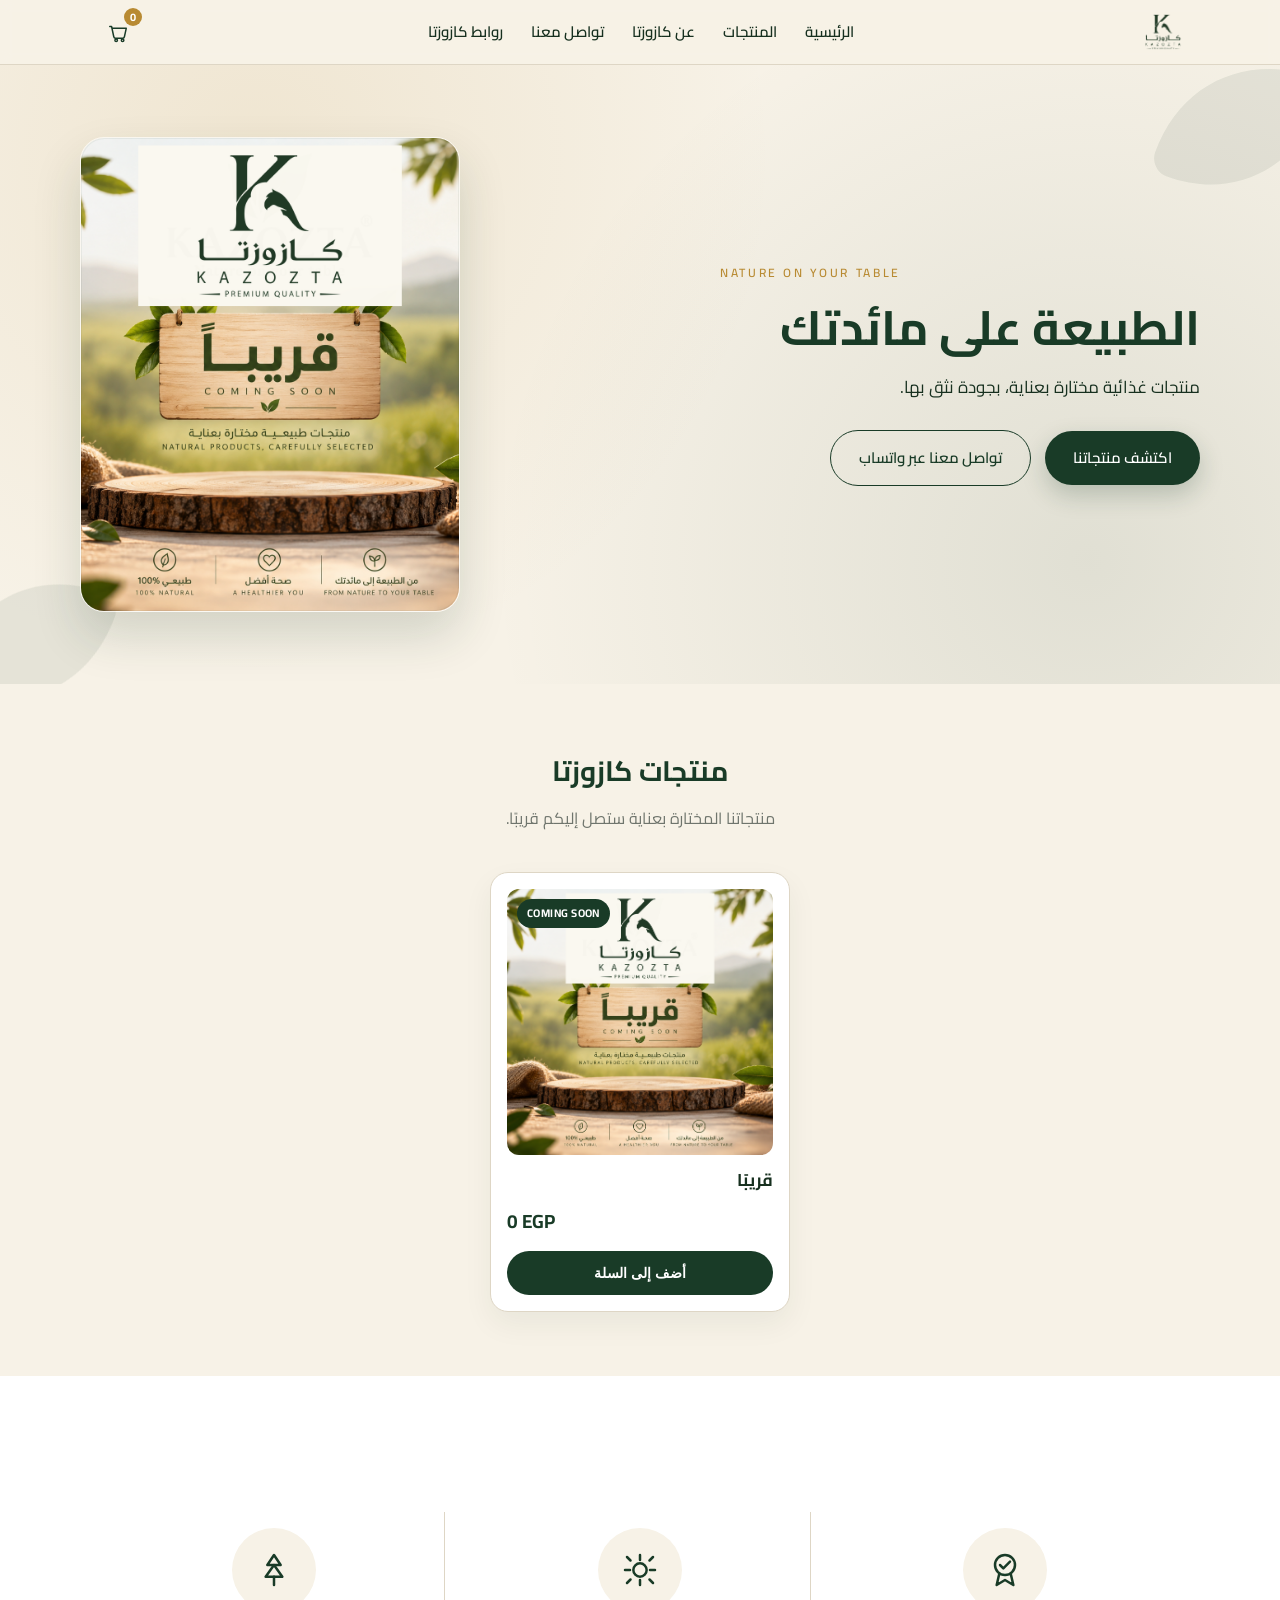
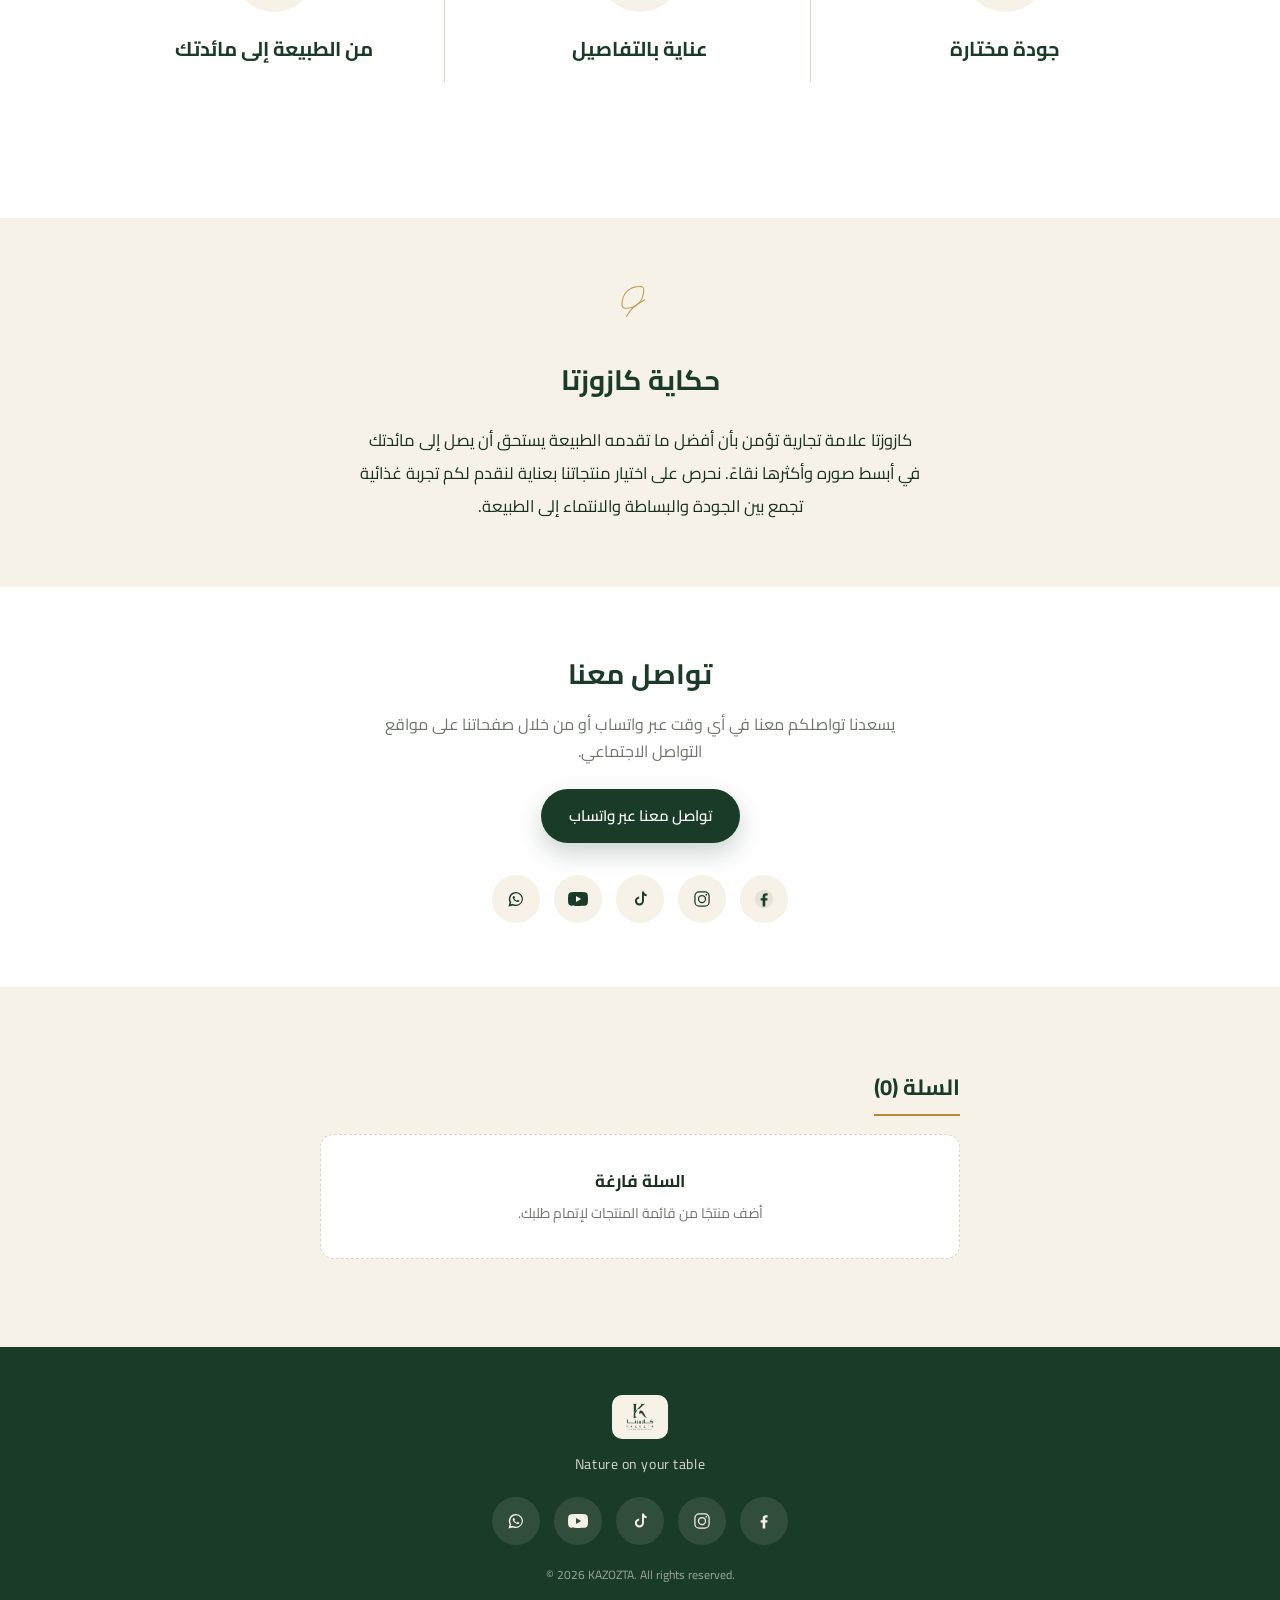
==== commit 0cfb9308: "Remove white rectangle behind the KAZOZTA logo The existing assets/logo.png is a flat RGB PNG (no al" ====
--- a/index.html
+++ b/index.html
@@ -5,7 +5,7 @@
 <meta name="viewport" content="width=device-width,initial-scale=1">
 <title>كازوزتا | Nature on your table</title>
 <meta name="description" content="كازوزتا — منتجات غذائية طبيعية مختارة بعناية. Nature on your table.">
-<link rel="icon" href="assets/logo.png">
+<link rel="icon" href="assets/logo-transparent.png">
 <link rel="stylesheet" href="css/styles.css">
 </head>
 <body>
@@ -14,7 +14,7 @@
 <header class="site-header">
   <div class="site-header__inner">
     <a href="#hero" class="brand">
-      <img src="assets/logo.png" alt="كازوزتا" class="brand__logo">
+      <img src="assets/logo-transparent.png" alt="كازوزتا" class="brand__logo">
     </a>
 
     <nav id="primary-nav" class="nav" aria-label="التنقل الرئيسي">
@@ -200,7 +200,7 @@
 </main>
 
 <footer class="site-footer">
-  <img src="assets/logo.png" alt="كازوزتا" class="site-footer__logo">
+  <img src="assets/logo-transparent.png" alt="كازوزتا" class="site-footer__logo">
   <p class="site-footer__tagline" dir="ltr">Nature on your table</p>
   <div class="social social--footer">
     <a class="social__link" href="https://www.facebook.com/share/1LovqNEZ1m/" target="_blank" rel="noopener" aria-label="كازوزتا على فيسبوك">
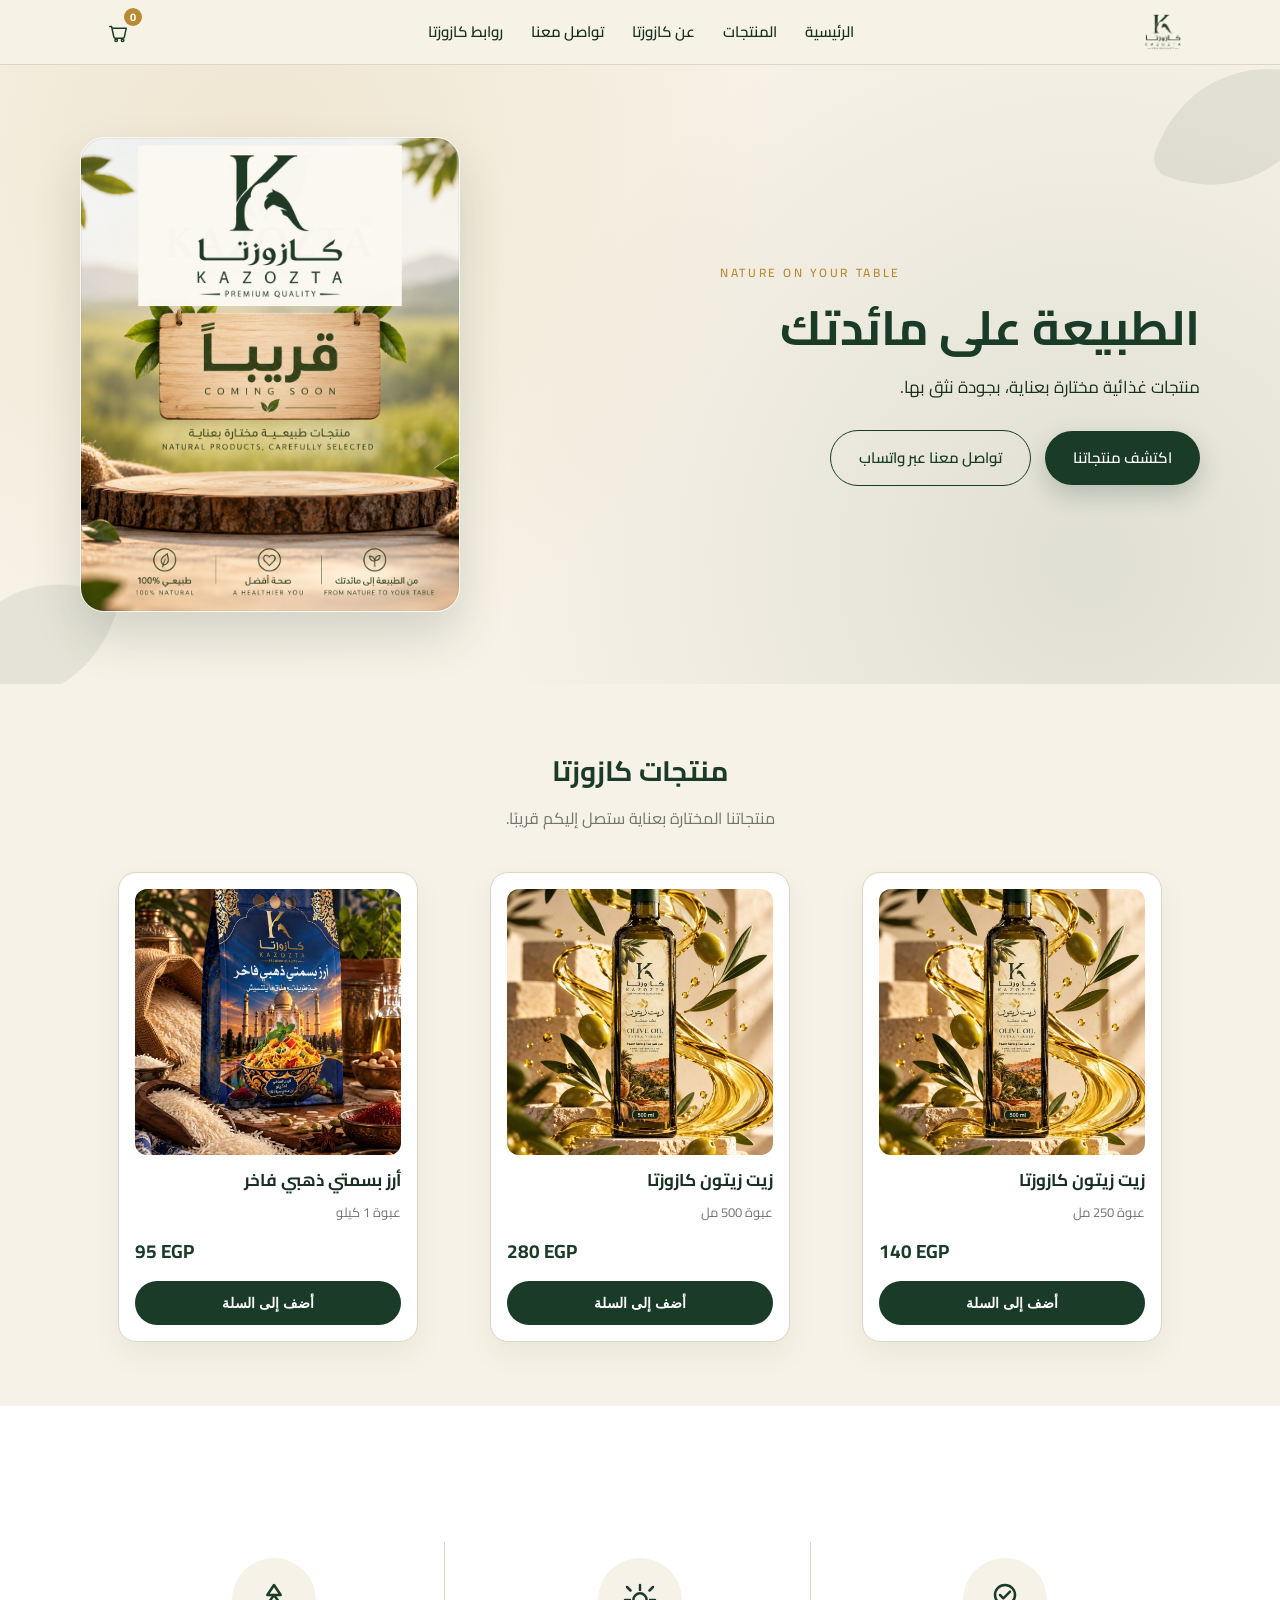
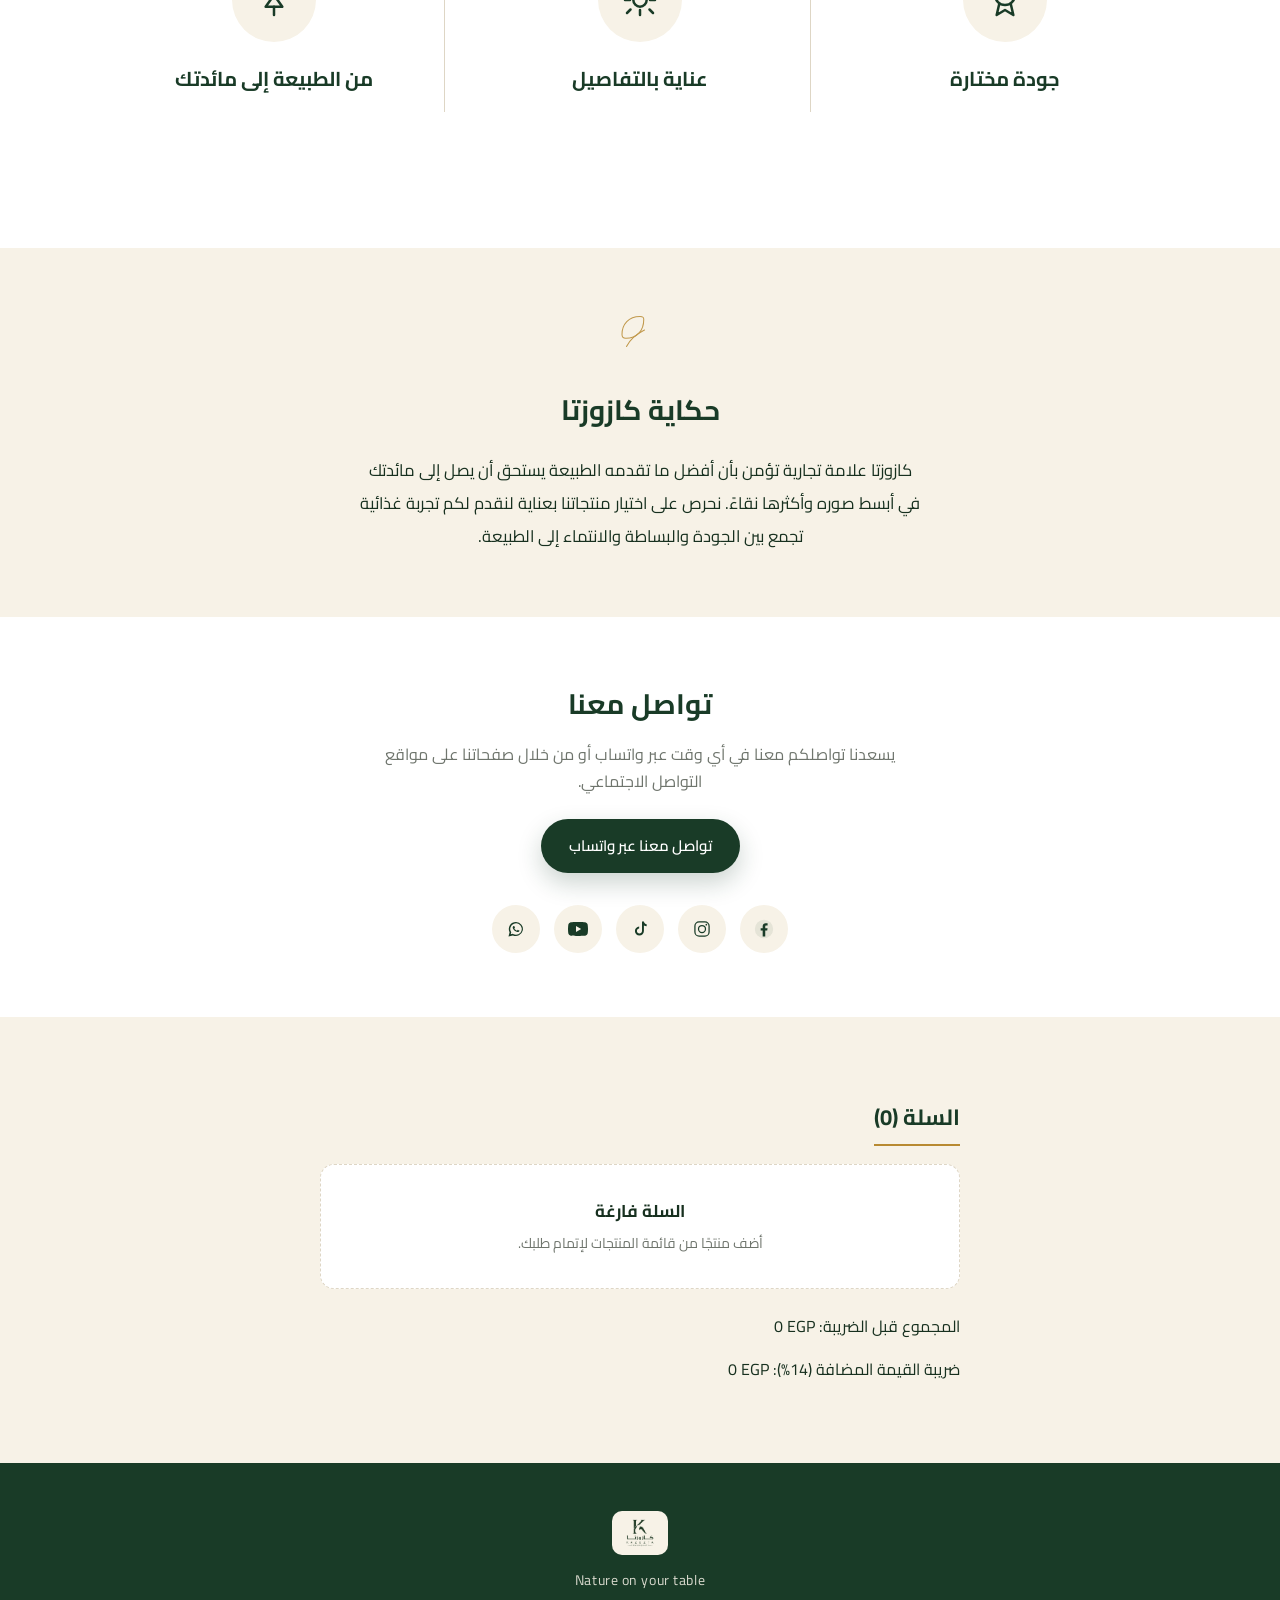
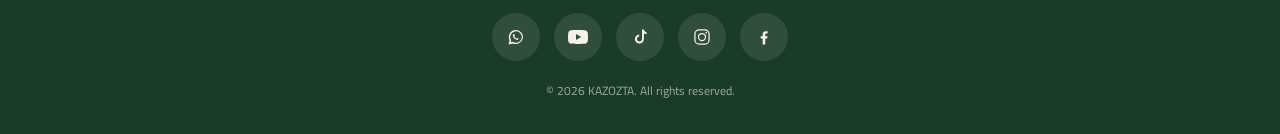
==== commit cd97b653: "Refactor index.html for improved layout and features Updated the layout and structure of the HTML do" ====
--- a/index.html
+++ b/index.html
@@ -1,3 +1,4 @@
+
 <!doctype html>
 <html lang="ar" dir="rtl">
 <head>
@@ -16,7 +17,6 @@
     <a href="#hero" class="brand">
       <img src="assets/logo-transparent.png" alt="كازوزتا" class="brand__logo">
     </a>
-
     <nav id="primary-nav" class="nav" aria-label="التنقل الرئيسي">
       <a href="#hero">الرئيسية</a>
       <a href="#products">المنتجات</a>
@@ -24,7 +24,6 @@
       <a href="#contact">تواصل معنا</a>
       <a href="/links.html">روابط كازوزتا</a>
     </nav>
-
     <div class="header-actions">
       <a href="#cart" class="cart-link" aria-label="عرض السلة">
         <svg class="icon" viewBox="0 0 24 24" fill="none" stroke="currentColor" stroke-width="1.6" stroke-linecap="round" stroke-linejoin="round" aria-hidden="true" focusable="false">
@@ -34,7 +33,6 @@
         </svg>
         <span id="header-cart-count" class="cart-badge" dir="ltr">0</span>
       </a>
-
       <button type="button" id="nav-toggle" class="nav-toggle" aria-expanded="false" aria-controls="primary-nav" aria-label="فتح/إغلاق القائمة">
         <svg viewBox="0 0 24 24" fill="none" stroke="currentColor" stroke-width="1.8" stroke-linecap="round" aria-hidden="true" focusable="false">
           <line x1="4" y1="7" x2="20" y2="7"/>
@@ -47,7 +45,6 @@
 </header>
 
 <main id="main">
-
   <section id="hero" class="hero">
     <div class="hero__decor" aria-hidden="true">
       <svg viewBox="0 0 200 200" class="hero__leaf hero__leaf--one"><path d="M170 20c-70 0-120 45-120 115 0 9 8 17 17 17 68 0 111-50 111-121 0-4 0-8-8-11z" fill="currentColor"/></svg>
@@ -85,9 +82,7 @@
       <div class="feature reveal">
         <span class="feature__icon" aria-hidden="true">
           <svg viewBox="0 0 24 24" fill="none" stroke="currentColor" stroke-width="1.5" stroke-linecap="round" stroke-linejoin="round" focusable="false">
-            <circle cx="12" cy="9" r="6"/>
-            <path d="M9 9l2 2 4-4"/>
-            <path d="M8.5 14.5L7 21l5-3 5 3-1.5-6.5"/>
+            <circle cx="12" cy="9" r="6"/><path d="M9 9l2 2 4-4"/><path d="M8.5 14.5L7 21l5-3 5 3-1.5-6.5"/>
           </svg>
         </span>
         <h3>جودة مختارة</h3>
@@ -95,8 +90,7 @@
       <div class="feature reveal">
         <span class="feature__icon" aria-hidden="true">
           <svg viewBox="0 0 24 24" fill="none" stroke="currentColor" stroke-width="1.5" stroke-linecap="round" stroke-linejoin="round" focusable="false">
-            <path d="M12 3v3M12 18v3M4.2 4.2l2.1 2.1M17.7 17.7l2.1 2.1M3 12h3M18 12h3M4.2 19.8l2.1-2.1M17.7 6.3l2.1-2.1"/>
-            <circle cx="12" cy="12" r="4"/>
+            <path d="M12 3v3M12 18v3M4.2 4.2l2.1 2.1M17.7 17.7l2.1 2.1M3 12h3M18 12h3M4.2 19.8l2.1-2.1M17.7 6.3l2.1-2.1"/><circle cx="12" cy="12" r="4"/>
           </svg>
         </span>
         <h3>عناية بالتفاصيل</h3>
@@ -104,9 +98,7 @@
       <div class="feature reveal">
         <span class="feature__icon" aria-hidden="true">
           <svg viewBox="0 0 24 24" fill="none" stroke="currentColor" stroke-width="1.5" stroke-linecap="round" stroke-linejoin="round" focusable="false">
-            <path d="M12 3l4 6H8l4-6z"/>
-            <path d="M12 9l5 7H7l5-7z"/>
-            <line x1="12" y1="16" x2="12" y2="21"/>
+            <path d="M12 3l4 6H8l4-6z"/><path d="M12 9l5 7H7l5-7z"/><line x1="12" y1="16" x2="12" y2="21"/>
           </svg>
         </span>
         <h3>من الطبيعة إلى مائدتك</h3>
@@ -132,9 +124,7 @@
     <div class="contact reveal">
       <h2 id="contact-heading">تواصل معنا</h2>
       <p class="contact__text">يسعدنا تواصلكم معنا في أي وقت عبر واتساب أو من خلال صفحاتنا على مواقع التواصل الاجتماعي.</p>
-      <a href="https://wa.me/201501546667" target="_blank" rel="noopener" class="btn btn--primary contact__cta">
-        تواصل معنا عبر واتساب
-      </a>
+      <a href="https://wa.me/201501546667" target="_blank" rel="noopener" class="btn btn--primary contact__cta">تواصل معنا عبر واتساب</a>
       <div class="social">
         <a class="social__link" href="https://www.facebook.com/share/1LovqNEZ1m/" target="_blank" rel="noopener" aria-label="كازوزتا على فيسبوك">
           <svg viewBox="0 0 24 24" aria-hidden="true" focusable="false"><circle cx="12" cy="12" r="11" fill="currentColor" opacity="0.08"/><path d="M13.5 21v-7.2h2.4l.36-2.8h-2.76V9.1c0-.8.22-1.35 1.37-1.35H16.3V5.2C16 5.16 15.1 5.08 14.06 5.08c-2.16 0-3.64 1.32-3.64 3.74v2.2H8v2.8h2.42V21h3.08z" fill="currentColor"/></svg>
@@ -158,14 +148,27 @@
   <section id="cart" class="section" aria-labelledby="cart-heading">
     <div class="cart-inner">
       <h2 id="cart-heading">السلة (<span id="cart-count" dir="ltr">0</span>)</h2>
-
       <div id="cart-empty-state" class="cart-empty">
         <p class="cart-empty__title">السلة فارغة</p>
         <p class="cart-empty__hint">أضف منتجًا من قائمة المنتجات لإتمام طلبك.</p>
       </div>
-
       <ul id="cart-items" class="cart-items" aria-live="polite"></ul>
-      <p class="cart-total">الإجمالي: <span id="cart-total" dir="ltr">0</span></p>
+
+      <!-- ملخص السعر والضريبة -->
+      <div class="cart-summary" aria-live="polite">
+        <p class="cart-summary__row">
+          المجموع قبل الضريبة:
+          <span id="cart-subtotal" dir="ltr">0 EGP</span>
+        </p>
+        <p class="cart-summary__row">
+          ضريبة القيمة المضافة (14%):
+          <span id="cart-vat" dir="ltr">0 EGP</span>
+        </p>
+        <p class="cart-total">
+          الإجمالي شامل الضريبة:
+          <span id="cart-total" dir="ltr">0 EGP</span>
+        </p>
+      </div>
 
       <form id="order-form" class="order-form">
         <h3 class="order-form__title">بيانات الطلب</h3>
@@ -196,7 +199,6 @@
       </form>
     </div>
   </section>
-
 </main>
 
 <footer class="site-footer">
@@ -216,7 +218,7 @@
       <svg viewBox="0 0 24 24" fill="currentColor" aria-hidden="true" focusable="false"><path d="M23.5 6.2a3 3 0 0 0-2.1-2.1C19.5 3.6 12 3.6 12 3.6s-7.5 0-9.4.5A3 3 0 0 0 .5 6.2 31.2 31.2 0 0 0 0 12a31.2 31.2 0 0 0 .5 5.8 3 3 0 0 0 2.1 2.1c1.9.5 9.4.5 9.4.5s7.5 0 9.4-.5a3 3 0 0 0 2.1-2.1A31.2 31.2 0 0 0 24 12a31.2 31.2 0 0 0-.5-5.8zM9.6 15.6V8.4l6.2 3.6-6.2 3.6z"/></svg>
     </a>
     <a class="social__link" href="https://wa.me/message/ITOAAX2ZC6T5L1" target="_blank" rel="noopener" aria-label="كازوزتا على واتساب">
-      <svg viewBox="0 0 24 24" fill="currentColor" aria-hidden="true" focusable="false"><path d="M12 3.5A8.5 8.5 0 0 0 4.3 15.9L3 21l5.25-1.28A8.5 8.5 0 1 0 12 3.5zm0 15.4a6.86 6.86 0 0 1-3.5-.96l-.25-.15-2.6.64.65-2.55-.16-.26A6.9 6.9 0 1 1 12 18.9zm3.75-5.15c-.2-.1-1.2-.6-1.38-.66-.18-.07-.32-.1-.45.1-.13.2-.5.66-.62.8-.11.13-.23.15-.43.05-.2-.1-.86-.32-1.63-1.02-.6-.54-1-1.2-1.13-1.4-.12-.2-.01-.31.09-.4.09-.09.2-.23.3-.35.1-.12.13-.2.2-.33.07-.14.03-.26-.02-.36-.05-.1-.45-1.1-.62-1.5-.16-.4-.33-.34-.45-.35h-.38c-.13 0-.34.05-.52.25-.18.2-.68.66-.68 1.6s.7 1.86.8 2c.1.13 1.37 2.1 3.33 2.94.46.2.83.32 1.11.4.47.15.9.13 1.24.08.38-.06 1.2-.49 1.37-.96.17-.47.17-.87.12-.96-.05-.09-.18-.14-.38-.24z"/></svg>
+      <svg viewBox="0 0 24 24" fill="currentColor" aria-hidden="true" focusable="false"><path d="M12 3.5A8.5 8.5 0 0 0 4.3 15.9L3 21l5.25-1.28A8.5 8.5 0 1 0 12 3.5zm0 15.4a6.86 6.86 0 0 1-3.5-.96l-.25-.15-2.6.64.65-2.55-.16-.26A6.9 6.9 0 1 1 12 18.9zm3.75-5.15c-.2-.1-1.2-.6-1.38-.66-.18-.07-.32-.1-.45.1-.13.2-.5.66-.62.8-.11.13-.23.15-.43.05-.2-.1-.86-.32-1.63-1.02-.6-.54-1-1.2-1.13-1.4-.12-.2-.01-.31.09-.4.09-.09.2-.23.3-.35.1-.12.13-.2.2-.33.07-.14.03-.26-.02-.36-.05-.1-.45-1.1-.62-1.5-.16-.4-.33-.34-.45-.35h-.38c-.13 0-.34.05-.52.25-.18.2-.68.66-.68 1.6s.7 1.86.8 2c.1.13 1.37 2.1 3.33 2.94.46.2.83.32 1.11.4.47.15 1.2.49 1.37-.96.17-.47.17-.87.12-.96-.05-.09-.18-.14-.38-.24z"/></svg>
     </a>
   </div>
   <p class="site-footer__copyright" dir="ltr">&copy; <span id="footer-year">2026</span> KAZOZTA. All rights reserved.</p>
